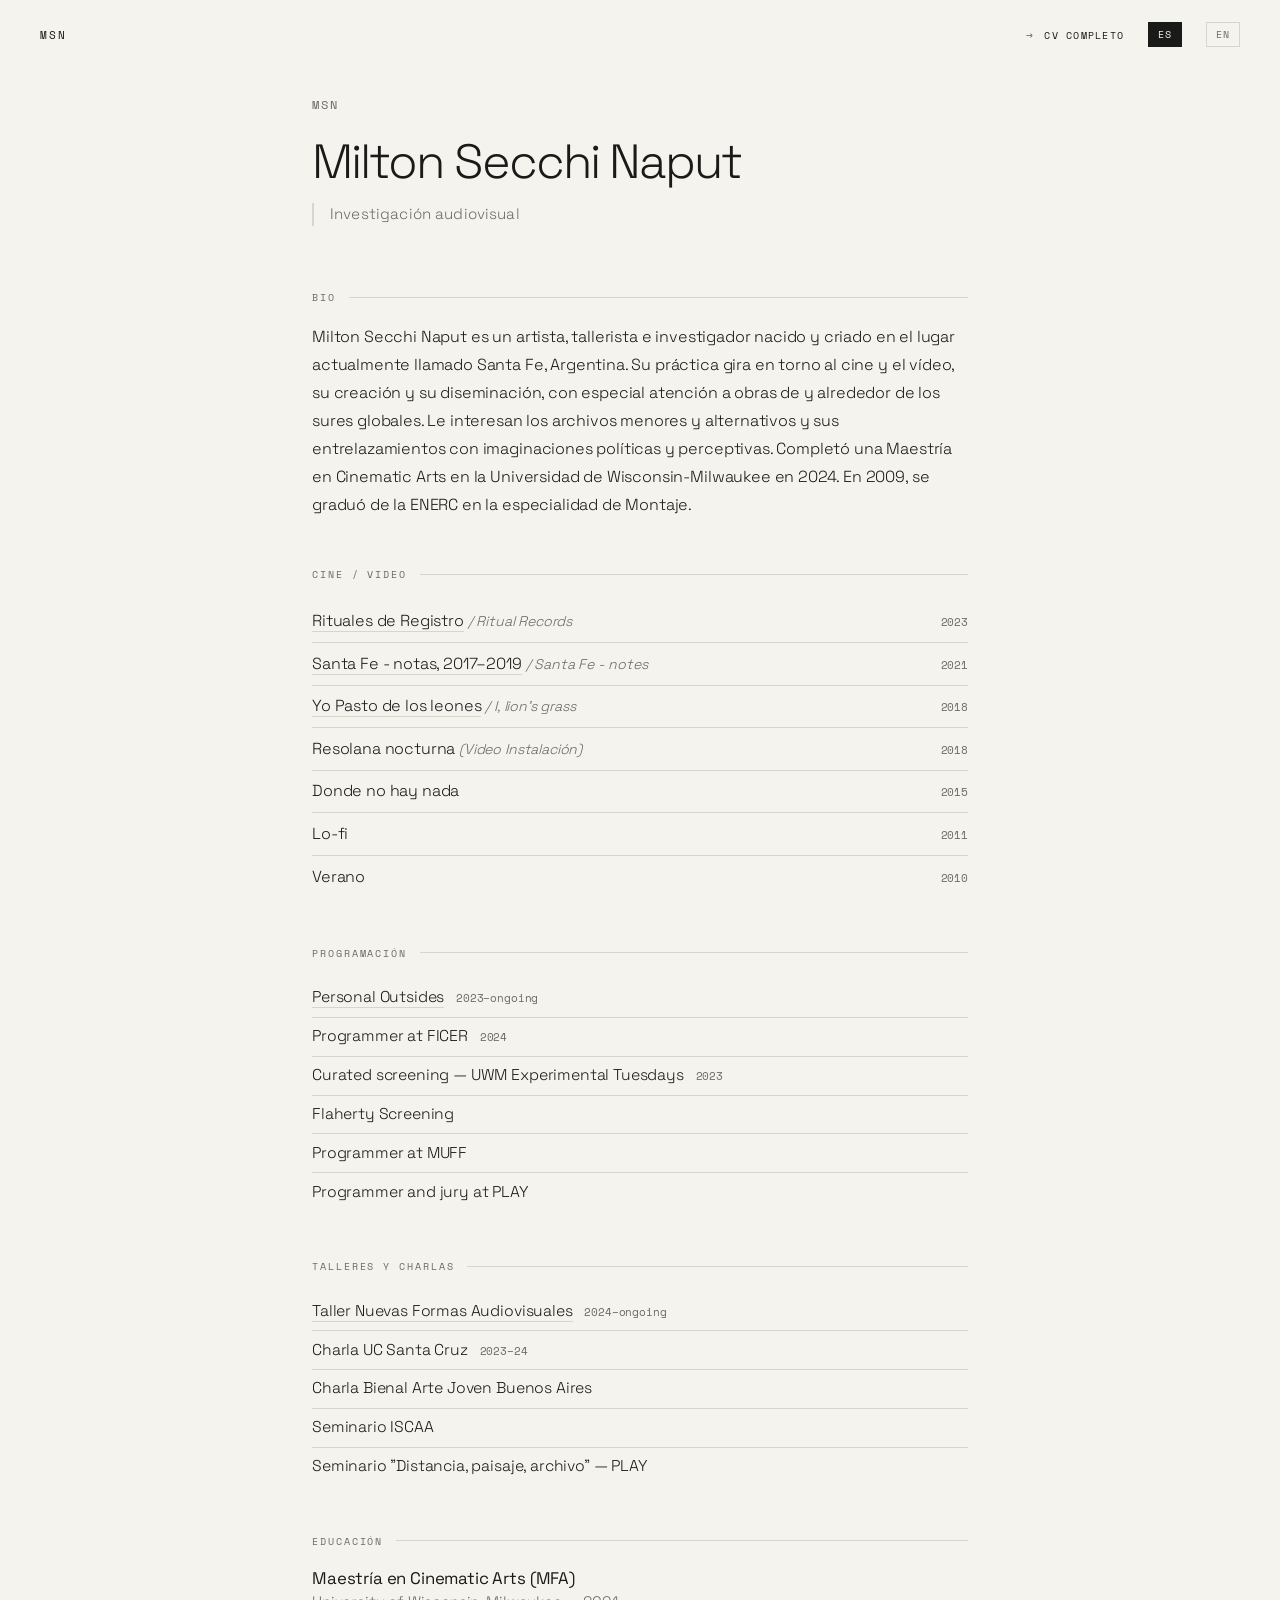
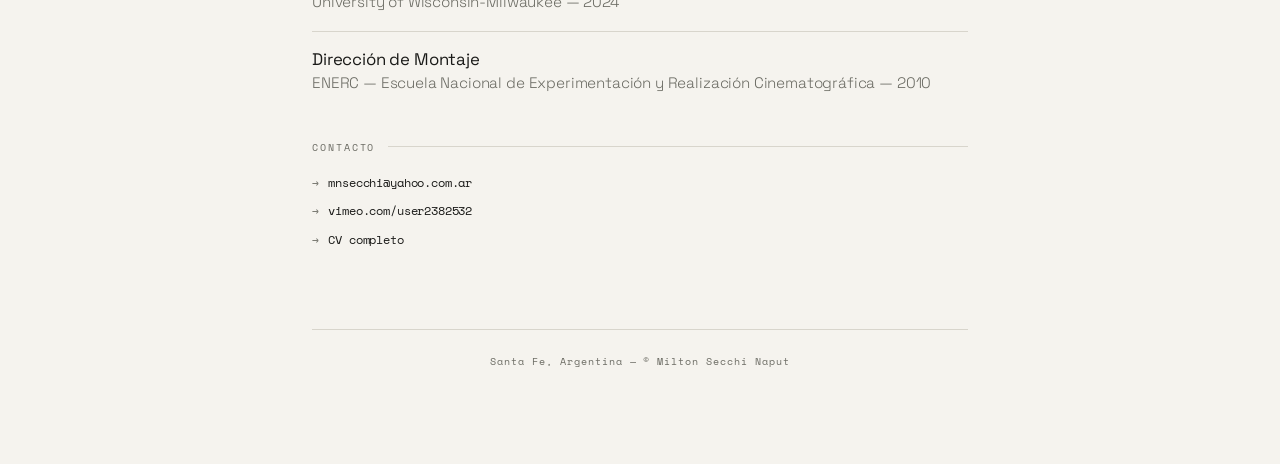
==== index.html @ 3f33aa9c "Add files via upload" ====
<!DOCTYPE html>
<html lang="es">
<head>
  <meta charset="UTF-8" />
  <meta name="viewport" content="width=device-width, initial-scale=1.0"/>
  <title>Milton Secchi Naput</title>
  <link rel="stylesheet" href="shared.css"/>
</head>
<body class="lang-es">

  <nav class="site-nav" id="nav">
    <span class="nav-home mono">MSN</span>
    <div class="nav-right">
      <a class="contact-link mono" href="cv.html" style="font-size:0.65rem;letter-spacing:0.12em;text-transform:uppercase;border-bottom:none;" data-lang="es">CV completo</a>
      <a class="contact-link mono" href="cv.html" style="font-size:0.65rem;letter-spacing:0.12em;text-transform:uppercase;border-bottom:none;" data-lang="en">Full CV</a>
      <button class="lang-btn active" onclick="setLang('es')">ES</button>
      <button class="lang-btn" onclick="setLang('en')">EN</button>
    </div>
  </nav>

  <div class="container">

    <!-- HEADER -->
    <header style="margin-bottom:4rem;" class="fade fade-1">
      <div class="mono" style="font-size:0.75rem;letter-spacing:0.18em;color:var(--muted);text-transform:uppercase;margin-bottom:1.5rem;">MSN</div>
      <h1 style="font-size:clamp(2rem,5vw,3rem);font-weight:300;line-height:1.05;letter-spacing:-0.04em;margin-bottom:1rem;">Milton Secchi Naput</h1>
      <p style="font-size:0.95rem;color:var(--muted);font-style:normal;border-left:2px solid var(--line);padding-left:1rem;line-height:1.5;letter-spacing:0.01em;" data-lang="es">Investigación audiovisual</p>
      <p style="font-size:0.95rem;color:var(--muted);font-style:normal;border-left:2px solid var(--line);padding-left:1rem;line-height:1.5;letter-spacing:0.01em;" data-lang="en">Audiovisual research</p>
    </header>

    <!-- BIO -->
    <section style="margin-bottom:3rem;" class="fade fade-2">
      <div class="section-label" data-lang="es">Bio</div>
      <div class="section-label" data-lang="en">Bio</div>
      <p style="font-size:1rem;line-height:1.75;" data-lang="es">Milton Secchi Naput es un artista, tallerista e investigador nacido y criado en el lugar actualmente llamado Santa Fe, Argentina. Su práctica gira en torno al cine y el vídeo, su creación y su diseminación, con especial atención a obras de y alrededor de los sures globales. Le interesan los archivos menores y alternativos y sus entrelazamientos con imaginaciones políticas y perceptivas. Completó una Maestría en Cinematic Arts en la Universidad de Wisconsin-Milwaukee en 2024. En 2009, se graduó de la ENERC en la especialidad de Montaje.</p>
      <p style="font-size:1rem;line-height:1.75;" data-lang="en">Milton Secchi Naput is an artist, workshop facilitator and researcher born and raised in what is now called Santa Fe, Argentina. His practice revolves around film and video, their creation and dissemination, with a particular focus on works from and about the global souths. He is interested in minor and alternative archives and their entanglements with political and perceptual imaginations. He completed a Master of Fine Arts in Cinematic Arts at the University of Wisconsin-Milwaukee in 2024. In 2009, he graduated from ENERC, specializing in Editing.</p>
    </section>

    <!-- CINE / VIDEO -->
    <section style="margin-bottom:3rem;" class="fade fade-3">
      <div class="section-label">Cine / Video</div>
      <ul class="work-list">
        <li>
          <span class="work-title"><a href="ritual-records.html">Rituales de Registro</a> <em>/ Ritual Records</em></span>
          <span class="work-year">2023</span>
        </li>
        <li>
          <span class="work-title"><a href="santa-fe-notas.html">Santa Fe - notas, 2017–2019</a> <em>/ Santa Fe - notes</em></span>
          <span class="work-year">2021</span>
        </li>
        <li>
          <span class="work-title"><a href="yo-pasto.html">Yo Pasto de los leones</a> <em>/ I, lion's grass</em></span>
          <span class="work-year">2018</span>
        </li>
        <li>
          <span class="work-title">Resolana nocturna <em>(Video Instalación)</em></span>
          <span class="work-year">2018</span>
        </li>
        <li>
          <span class="work-title">Donde no hay nada</span>
          <span class="work-year">2015</span>
        </li>
        <li>
          <span class="work-title">Lo-fi</span>
          <span class="work-year">2011</span>
        </li>
        <li>
          <span class="work-title">Verano</span>
          <span class="work-year">2010</span>
        </li>
      </ul>
    </section>

    <!-- PROGRAMACIÓN -->
    <section style="margin-bottom:3rem;" class="fade fade-4">
      <div class="section-label" data-lang="es">Programación</div>
      <div class="section-label" data-lang="en">Programming</div>
      <ul class="simple-list">
        <li><a href="personal-outsides.html">Personal Outsides</a> <span class="year">2023–ongoing</span></li>
        <li>Programmer at FICER <span class="year">2024</span></li>
        <li>Curated screening — UWM Experimental Tuesdays <span class="year">2023</span></li>
        <li>Flaherty Screening</li>
        <li>Programmer at MUFF</li>
        <li>Programmer and jury at PLAY</li>
      </ul>
    </section>

    <!-- TALLERES -->
    <section style="margin-bottom:3rem;" class="fade fade-5">
      <div class="section-label" data-lang="es">Talleres y Charlas</div>
      <div class="section-label" data-lang="en">Workshops &amp; Lectures</div>
      <ul class="simple-list">
        <li><a href="nuevas-formas.html" data-lang="es">Taller Nuevas Formas Audiovisuales</a><a href="nuevas-formas.html" data-lang="en">New Audiovisual Forms Workshop</a> <span class="year">2024–ongoing</span></li>
        <li>Charla UC Santa Cruz <span class="year">2023–24</span></li>
        <li>Charla Bienal Arte Joven Buenos Aires</li>
        <li>Seminario ISCAA</li>
        <li>Seminario "Distancia, paisaje, archivo" — PLAY</li>
      </ul>
    </section>

    <!-- EDUCACIÓN -->
    <section style="margin-bottom:3rem;" class="fade fade-6">
      <div class="section-label" data-lang="es">Educación</div>
      <div class="section-label" data-lang="en">Education</div>
      <div style="margin-bottom:1.2rem;">
        <div style="font-size:1.05rem;font-weight:400;" data-lang="es">Maestría en Cinematic Arts (MFA)</div>
        <div style="font-size:1.05rem;font-weight:400;" data-lang="en">Master of Fine Arts in Cinematic Arts</div>
        <div style="font-size:0.95rem;color:var(--muted);margin-top:0.2rem;">University of Wisconsin-Milwaukee — 2024</div>
      </div>
      <hr class="divider" style="margin:1rem 0;">
      <div>
        <div style="font-size:1.05rem;font-weight:400;" data-lang="es">Dirección de Montaje</div>
        <div style="font-size:1.05rem;font-weight:400;" data-lang="en">Editing Direction</div>
        <div style="font-size:0.95rem;color:var(--muted);margin-top:0.2rem;">ENERC — Escuela Nacional de Experimentación y Realización Cinematográfica — 2010</div>
      </div>
    </section>

    <!-- CONTACTO -->
    <section style="margin-bottom:3rem;" class="fade fade-7">
      <div class="section-label" data-lang="es">Contacto</div>
      <div class="section-label" data-lang="en">Contact</div>
      <div class="contact-links">
        <a class="contact-link" href="mailto:mnsecchi@yahoo.com.ar">mnsecchi@yahoo.com.ar</a>
        <a class="contact-link" href="https://vimeo.com/user2382532" target="_blank" rel="noopener">vimeo.com/user2382532</a>
        <a class="contact-link" href="cv.html" data-lang="es">CV completo</a>
        <a class="contact-link" href="cv.html" data-lang="en">Full CV</a>
      </div>
    </section>

    <footer>Santa Fe, Argentina — © Milton Secchi Naput</footer>

  </div>

  <script>
    function setLang(lang) {
      document.body.className = 'lang-' + lang;
      document.querySelectorAll('.lang-btn').forEach(btn => {
        btn.classList.toggle('active', btn.textContent.toLowerCase() === lang);
      });
    }
    window.addEventListener('scroll', () => {
      document.getElementById('nav').classList.toggle('scrolled', window.scrollY > 20);
    });
  </script>

</body>
</html>
---- shared.css ----
@import url('https://fonts.googleapis.com/css2?family=Space+Grotesk:wght@300;400;500&family=Space+Mono:wght@400&display=swap');

*, *::before, *::after { box-sizing: border-box; margin: 0; padding: 0; }

:root {
  --ink: #1a1a18;
  --muted: #6b6b63;
  --line: #d8d5cc;
  --bg: #f5f3ee;
}

html { font-size: 16px; scroll-behavior: smooth; letter-spacing: -0.01em; }

body {
  background: var(--bg);
  color: var(--ink);
  font-family: 'Space Grotesk', sans-serif;
  font-weight: 300;
  min-height: 100vh;
}

a { color: inherit; text-decoration: none; }

.mono { font-family: 'Space Mono', monospace; }

/* NAV */
.site-nav {
  position: fixed;
  top: 0; left: 0; right: 0;
  z-index: 100;
  display: flex;
  justify-content: space-between;
  align-items: center;
  padding: 1.4rem 2.5rem;
  background: var(--bg);
  border-bottom: 1px solid transparent;
  transition: border-color 0.3s;
}
.site-nav.scrolled { border-bottom-color: var(--line); }
.nav-home {
  font-family: 'Space Mono', monospace;
  font-size: 0.7rem;
  letter-spacing: 0.18em;
  text-transform: uppercase;
  color: var(--ink);
  transition: color 0.2s;
}
.nav-home:hover { color: var(--muted); }
.nav-right {
  display: flex;
  gap: 1.5rem;
  align-items: center;
}
.lang-btn {
  font-family: 'Space Mono', monospace;
  font-size: 0.62rem;
  letter-spacing: 0.12em;
  text-transform: uppercase;
  background: none;
  border: 1px solid var(--line);
  color: var(--muted);
  padding: 0.25rem 0.55rem;
  cursor: pointer;
  transition: all 0.2s;
}
.lang-btn.active, .lang-btn:hover {
  background: var(--ink);
  color: var(--bg);
  border-color: var(--ink);
}

/* LAYOUT */
.container {
  max-width: 720px;
  margin: 0 auto;
  padding: 6rem 2rem 6rem;
}

/* SECTION LABEL */
.section-label {
  font-family: 'Space Mono', monospace;
  font-size: 0.6rem;
  letter-spacing: 0.2em;
  text-transform: uppercase;
  color: var(--muted);
  margin-bottom: 1.2rem;
  display: flex;
  align-items: center;
  gap: 0.8rem;
}
.section-label::after {
  content: '';
  flex: 1;
  height: 1px;
  background: var(--line);
}

hr.divider {
  border: none;
  border-top: 1px solid var(--line);
  margin: 2.5rem 0;
}

/* WORK LIST */
.work-list { list-style: none; }
.work-list li {
  display: grid;
  grid-template-columns: 1fr auto;
  align-items: baseline;
  gap: 1rem;
  padding: 0.6rem 0;
  border-bottom: 1px solid var(--line);
  font-size: 1rem;
  line-height: 1.4;
}
.work-list li:last-child { border-bottom: none; }
.work-title em { font-style: italic; color: var(--muted); font-size: 0.88em; }
.work-year {
  font-family: 'Space Mono', monospace;
  font-size: 0.68rem;
  color: var(--muted);
  white-space: nowrap;
}
.work-title a, .simple-list a {
  border-bottom: 1px solid var(--line);
  transition: border-color 0.2s, color 0.2s;
}
.work-title a:hover, .simple-list a:hover {
  color: var(--muted);
  border-bottom-color: var(--muted);
}

/* SIMPLE LIST */
.simple-list { list-style: none; }
.simple-list li {
  padding: 0.45rem 0;
  font-size: 0.98rem;
  border-bottom: 1px solid var(--line);
  line-height: 1.5;
}
.simple-list li:last-child { border-bottom: none; }
.simple-list .year {
  font-family: 'Space Mono', monospace;
  font-size: 0.68rem;
  color: var(--muted);
  margin-left: 0.5rem;
}

/* CONTACT */
.contact-links { display: flex; flex-direction: column; gap: 0.6rem; }
.contact-link {
  font-family: 'Space Mono', monospace;
  font-size: 0.78rem;
  display: flex;
  align-items: center;
  gap: 0.6rem;
  transition: color 0.2s;
}
.contact-link:hover { color: var(--muted); }
.contact-link::before { content: '→'; color: var(--muted); font-size: 0.7rem; }

/* FOOTER */
footer {
  margin-top: 5rem;
  padding-top: 1.5rem;
  border-top: 1px solid var(--line);
  font-family: 'Space Mono', monospace;
  font-size: 0.6rem;
  letter-spacing: 0.1em;
  color: var(--muted);
  text-align: center;
}

/* LANG */
[data-lang="en"] { display: none; }
body.lang-en [data-lang="es"] { display: none; }
body.lang-en [data-lang="en"] { display: block; }
body.lang-en .contact-links { display: flex; }

/* ANIMATION */
@keyframes fadeUp {
  from { opacity: 0; transform: translateY(16px); }
  to   { opacity: 1; transform: translateY(0); }
}
.fade { opacity: 0; animation: fadeUp 0.7s ease forwards; }
.fade-1 { animation-delay: 0.05s; }
.fade-2 { animation-delay: 0.15s; }
.fade-3 { animation-delay: 0.25s; }
.fade-4 { animation-delay: 0.35s; }
.fade-5 { animation-delay: 0.45s; }
.fade-6 { animation-delay: 0.55s; }
.fade-7 { animation-delay: 0.65s; }

@media (max-width: 600px) {
  .container { padding: 5rem 1.3rem 5rem; }
  .site-nav { padding: 1rem 1.3rem; }
  .work-list li { grid-template-columns: 1fr; gap: 0.1rem; }
}
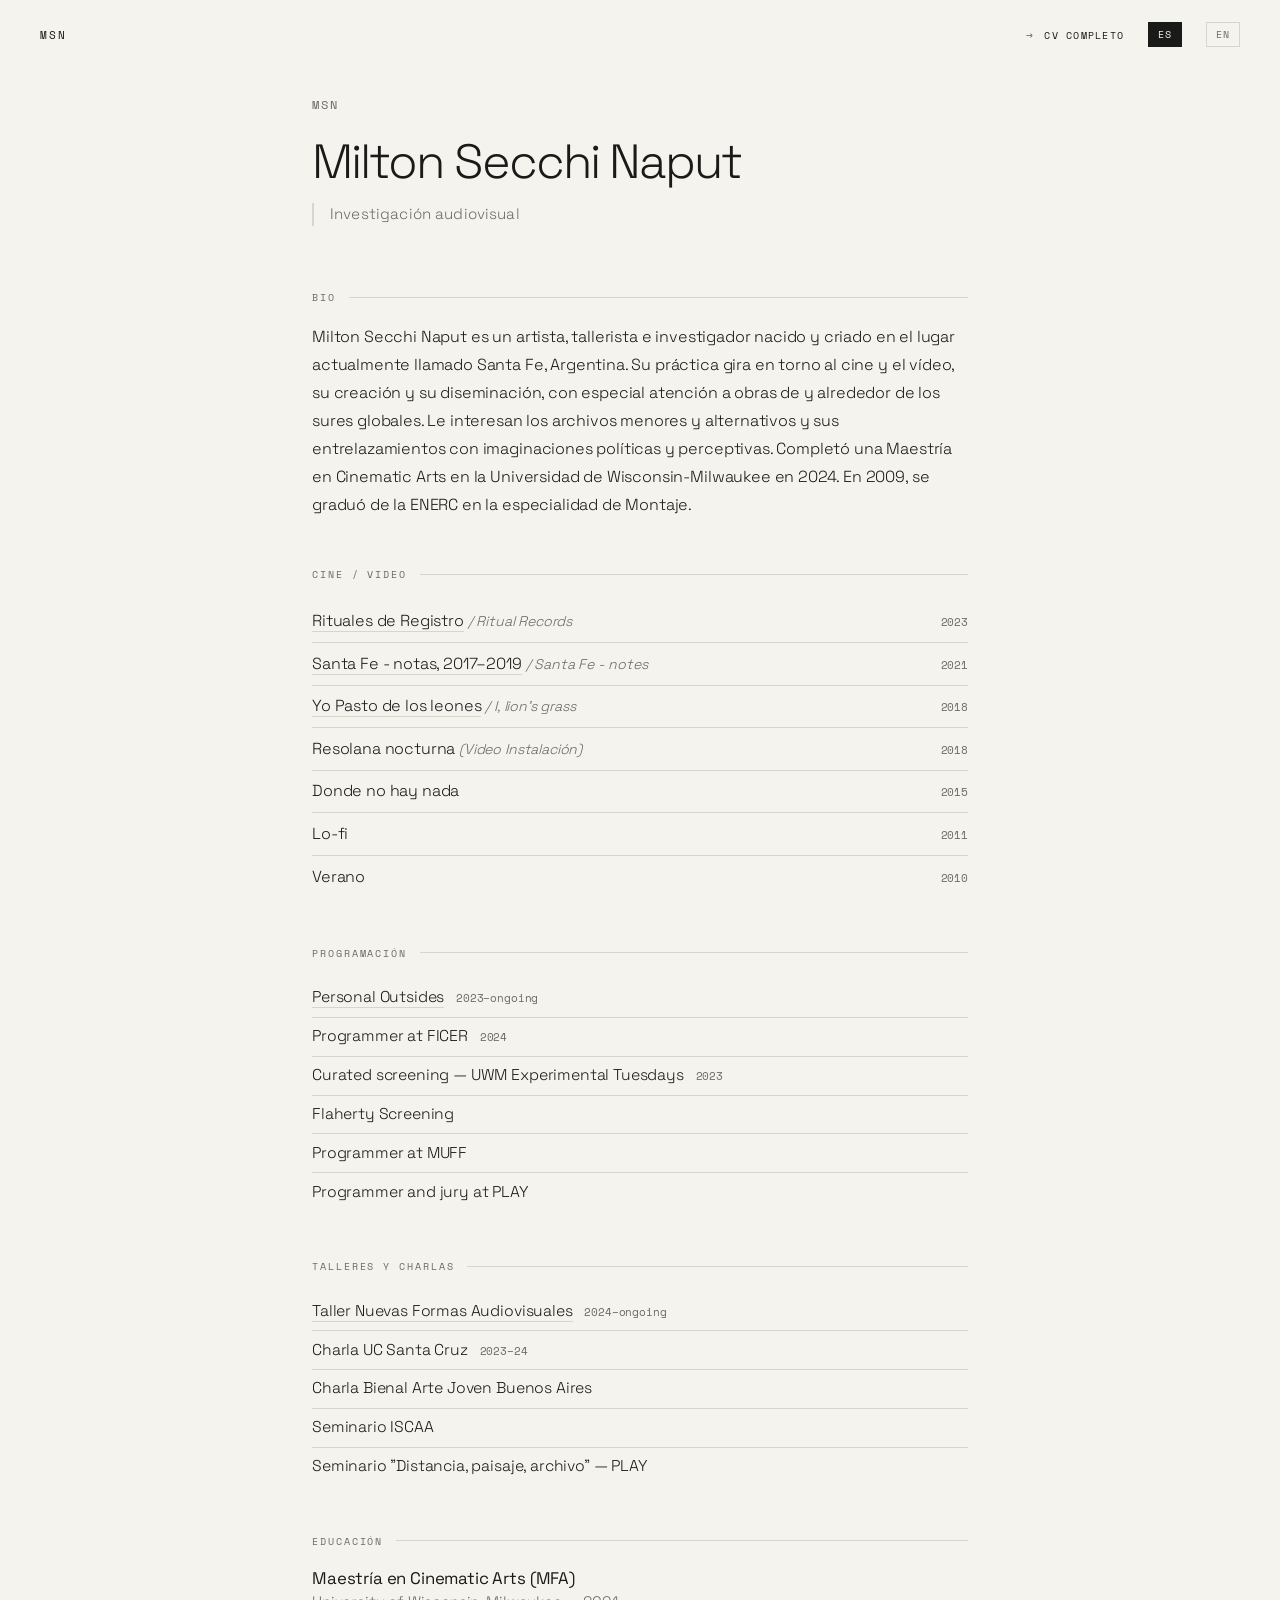
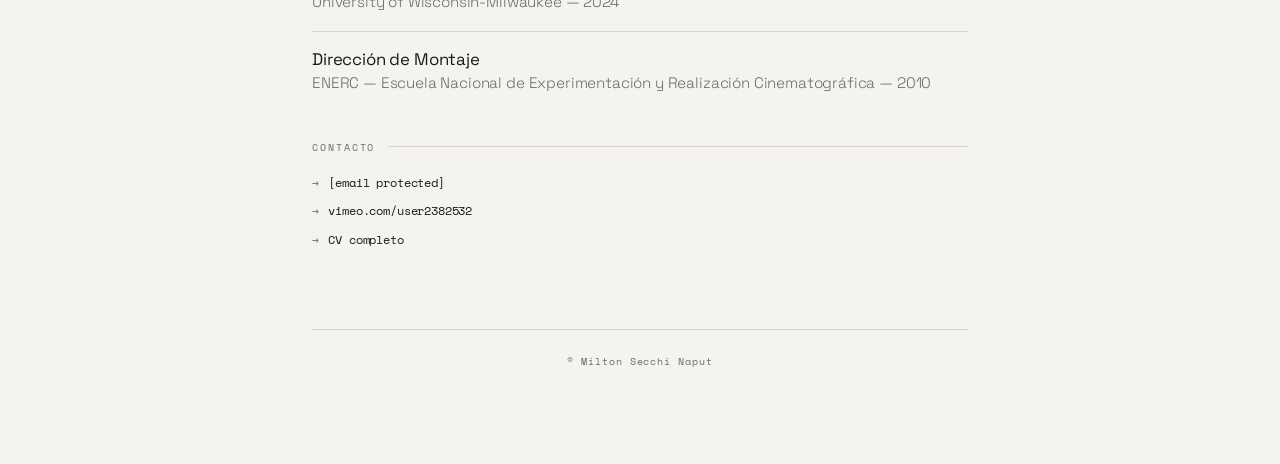
==== commit 4a509fe7: "Add files via upload" ====
--- a/index.html
+++ b/index.html
@@ -120,28 +120,19 @@
       <div class="section-label" data-lang="es">Contacto</div>
       <div class="section-label" data-lang="en">Contact</div>
       <div class="contact-links">
-        <a class="contact-link" href="mailto:mnsecchi@yahoo.com.ar">mnsecchi@yahoo.com.ar</a>
+        <a class="contact-link" href="/cdn-cgi/l/email-protection#f29f9c819791919a9bb28b939a9d9ddc919d9fdc9380"><span class="__cf_email__" data-cfemail="a7cac9d4c2c4c4cfcee7dec6cfc8c889c4c8ca89c6d5">[email&#160;protected]</span></a>
         <a class="contact-link" href="https://vimeo.com/user2382532" target="_blank" rel="noopener">vimeo.com/user2382532</a>
         <a class="contact-link" href="cv.html" data-lang="es">CV completo</a>
         <a class="contact-link" href="cv.html" data-lang="en">Full CV</a>
       </div>
     </section>
 
-    <footer>Santa Fe, Argentina — © Milton Secchi Naput</footer>
+    <footer>© Milton Secchi Naput</footer>
 
   </div>
 
-  <script>
+  <script data-cfasync="false" src="/cdn-cgi/scripts/5c5dd728/cloudflare-static/email-decode.min.js"></script><script>
     function setLang(lang) {
       document.body.className = 'lang-' + lang;
       document.querySelectorAll('.lang-btn').forEach(btn => {
-        btn.classList.toggle('active', btn.textContent.toLowerCase() === lang);
-      });
-    }
-    window.addEventListener('scroll', () => {
-      document.getElementById('nav').classList.toggle('scrolled', window.scrollY > 20);
-    });
-  </script>
-
-</body>
-</html>
+        btn.classLis
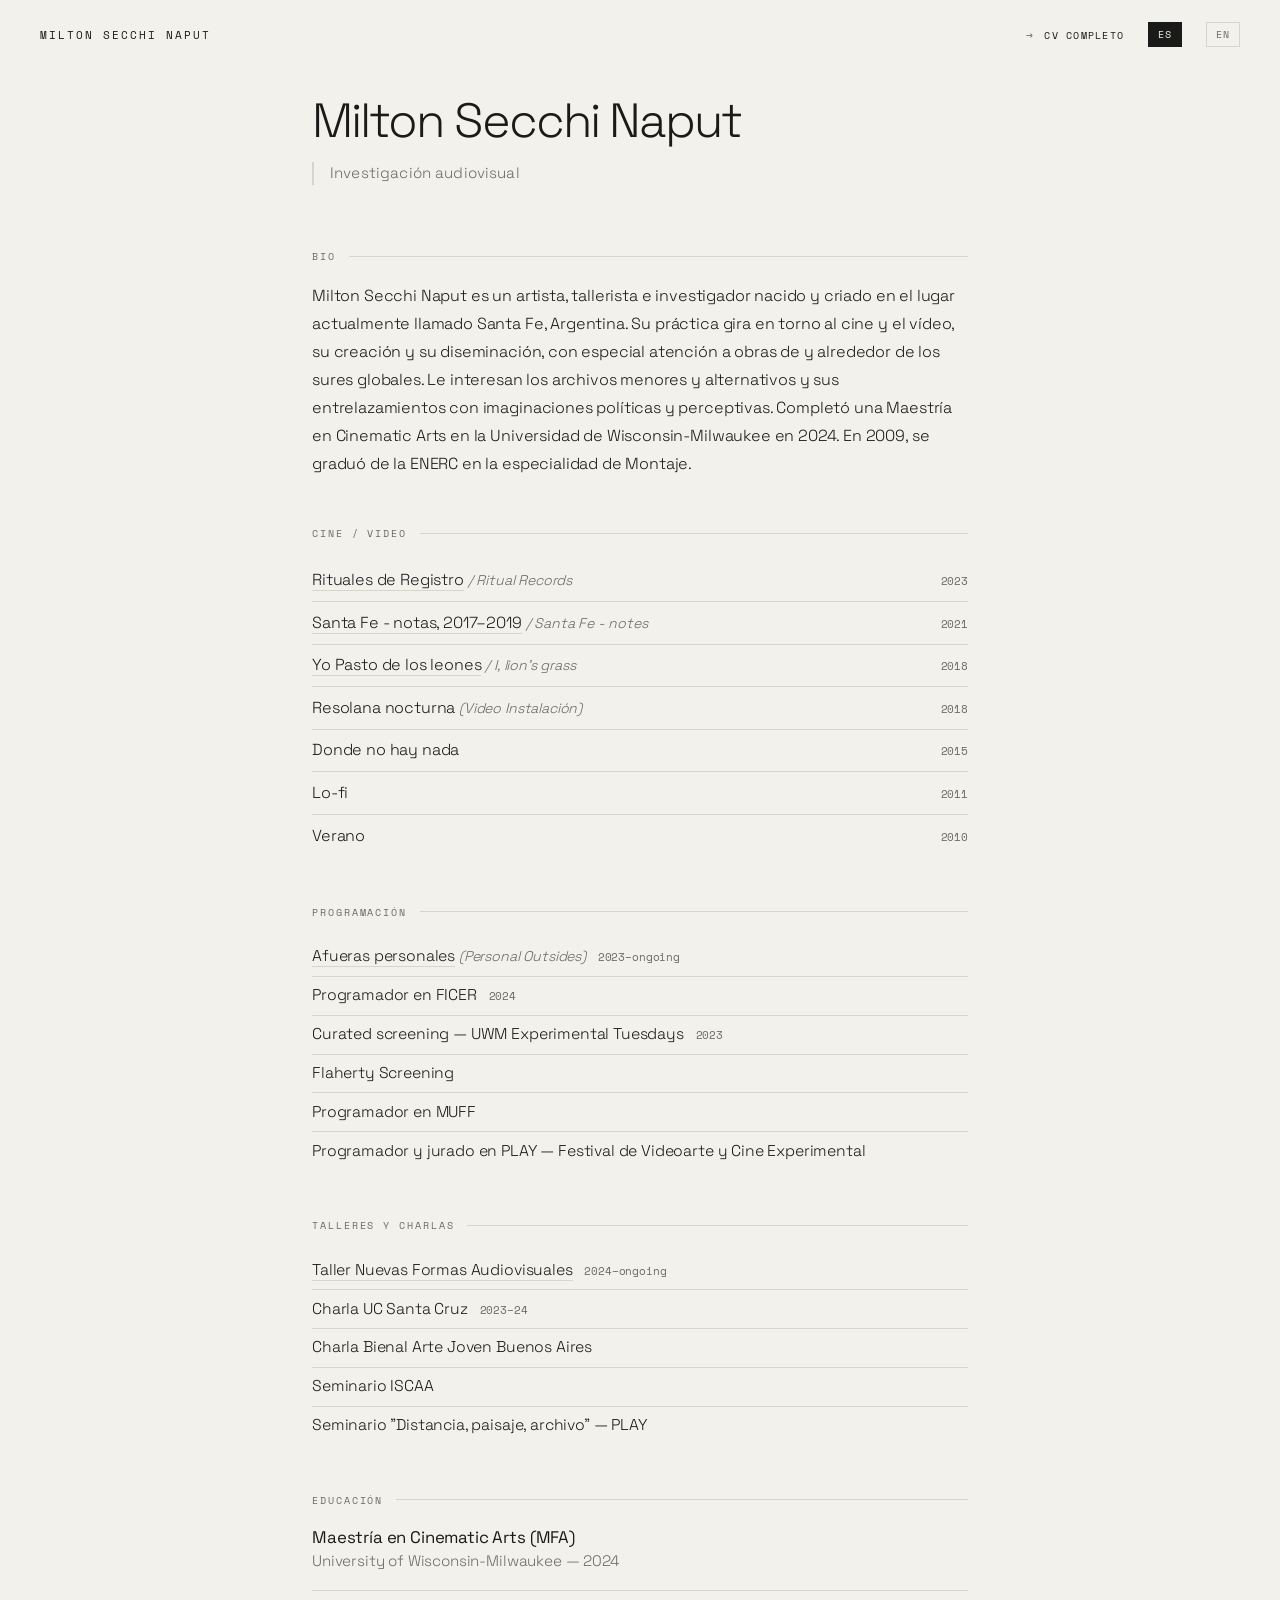
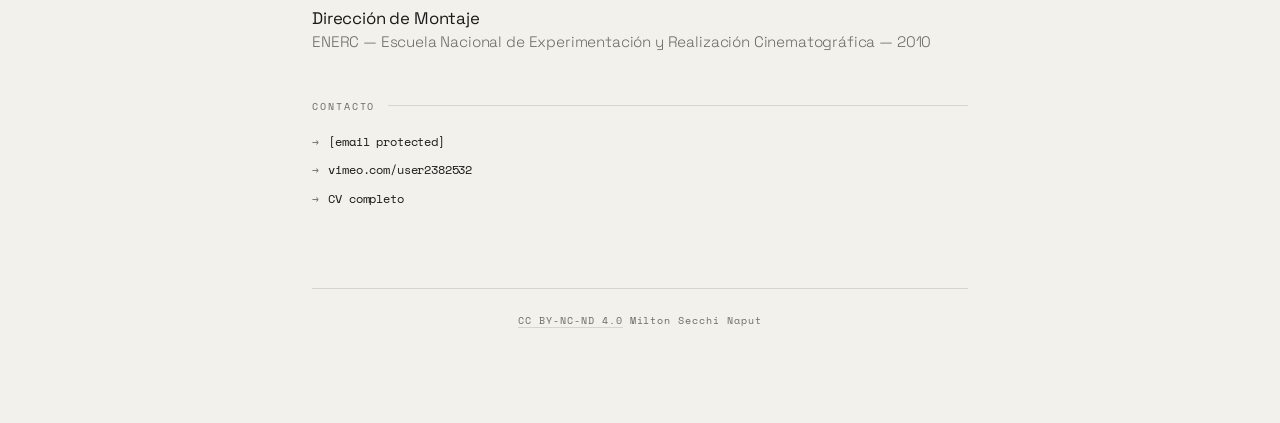
==== commit 53f19007: "Add files via upload" ====
--- a/index.html
+++ b/index.html
@@ -9,7 +9,7 @@
 <body class="lang-es">
 
   <nav class="site-nav" id="nav">
-    <span class="nav-home mono">MSN</span>
+    <span class="nav-home mono">Milton Secchi Naput</span>
     <div class="nav-right">
       <a class="contact-link mono" href="cv.html" style="font-size:0.65rem;letter-spacing:0.12em;text-transform:uppercase;border-bottom:none;" data-lang="es">CV completo</a>
       <a class="contact-link mono" href="cv.html" style="font-size:0.65rem;letter-spacing:0.12em;text-transform:uppercase;border-bottom:none;" data-lang="en">Full CV</a>
@@ -22,7 +22,6 @@
 
     <!-- HEADER -->
     <header style="margin-bottom:4rem;" class="fade fade-1">
-      <div class="mono" style="font-size:0.75rem;letter-spacing:0.18em;color:var(--muted);text-transform:uppercase;margin-bottom:1.5rem;">MSN</div>
       <h1 style="font-size:clamp(2rem,5vw,3rem);font-weight:300;line-height:1.05;letter-spacing:-0.04em;margin-bottom:1rem;">Milton Secchi Naput</h1>
       <p style="font-size:0.95rem;color:var(--muted);font-style:normal;border-left:2px solid var(--line);padding-left:1rem;line-height:1.5;letter-spacing:0.01em;" data-lang="es">Investigación audiovisual</p>
       <p style="font-size:0.95rem;color:var(--muted);font-style:normal;border-left:2px solid var(--line);padding-left:1rem;line-height:1.5;letter-spacing:0.01em;" data-lang="en">Audiovisual research</p>
@@ -76,12 +75,12 @@
       <div class="section-label" data-lang="es">Programación</div>
       <div class="section-label" data-lang="en">Programming</div>
       <ul class="simple-list">
-        <li><a href="personal-outsides.html">Personal Outsides</a> <span class="year">2023–ongoing</span></li>
-        <li>Programmer at FICER <span class="year">2024</span></li>
+        <li><span data-lang="es"><a href="personal-outsides.html">Afueras personales</a> <em style="color:var(--muted);font-size:0.9em;">(Personal Outsides)</em></span><span data-lang="en"><a href="personal-outsides.html">Personal Outsides</a></span> <span class="year">2023–ongoing</span></li>
+        <li><span data-lang="es">Programador en FICER</span><span data-lang="en">Programmer at FICER</span> <span class="year">2024</span></li>
         <li>Curated screening — UWM Experimental Tuesdays <span class="year">2023</span></li>
         <li>Flaherty Screening</li>
-        <li>Programmer at MUFF</li>
-        <li>Programmer and jury at PLAY</li>
+        <li><span data-lang="es">Programador en MUFF</span><span data-lang="en">Programmer at MUFF</span></li>
+        <li><span data-lang="es">Programador y jurado en PLAY — Festival de Videoarte y Cine Experimental</span><span data-lang="en">Programmer and jury at PLAY — Experimental Film and Video Festival</span></li>
       </ul>
     </section>
 
@@ -127,7 +126,7 @@
       </div>
     </section>
 
-    <footer>© Milton Secchi Naput</footer>
+    <footer><a href="https://creativecommons.org/licenses/by-nc-nd/4.0/" target="_blank" rel="noopener" style="color:inherit;border-bottom:1px solid var(--line);">CC BY-NC-ND 4.0</a> Milton Secchi Naput</footer>
 
   </div>
 
--- a/shared.css
+++ b/shared.css
@@ -6,7 +6,7 @@
   --ink: #1a1a18;
   --muted: #6b6b63;
   --line: #d8d5cc;
-  --bg: #f5f3ee;
+  --bg: #f3f1ec;
 }
 
 html { font-size: 16px; scroll-behavior: smooth; letter-spacing: -0.01em; }
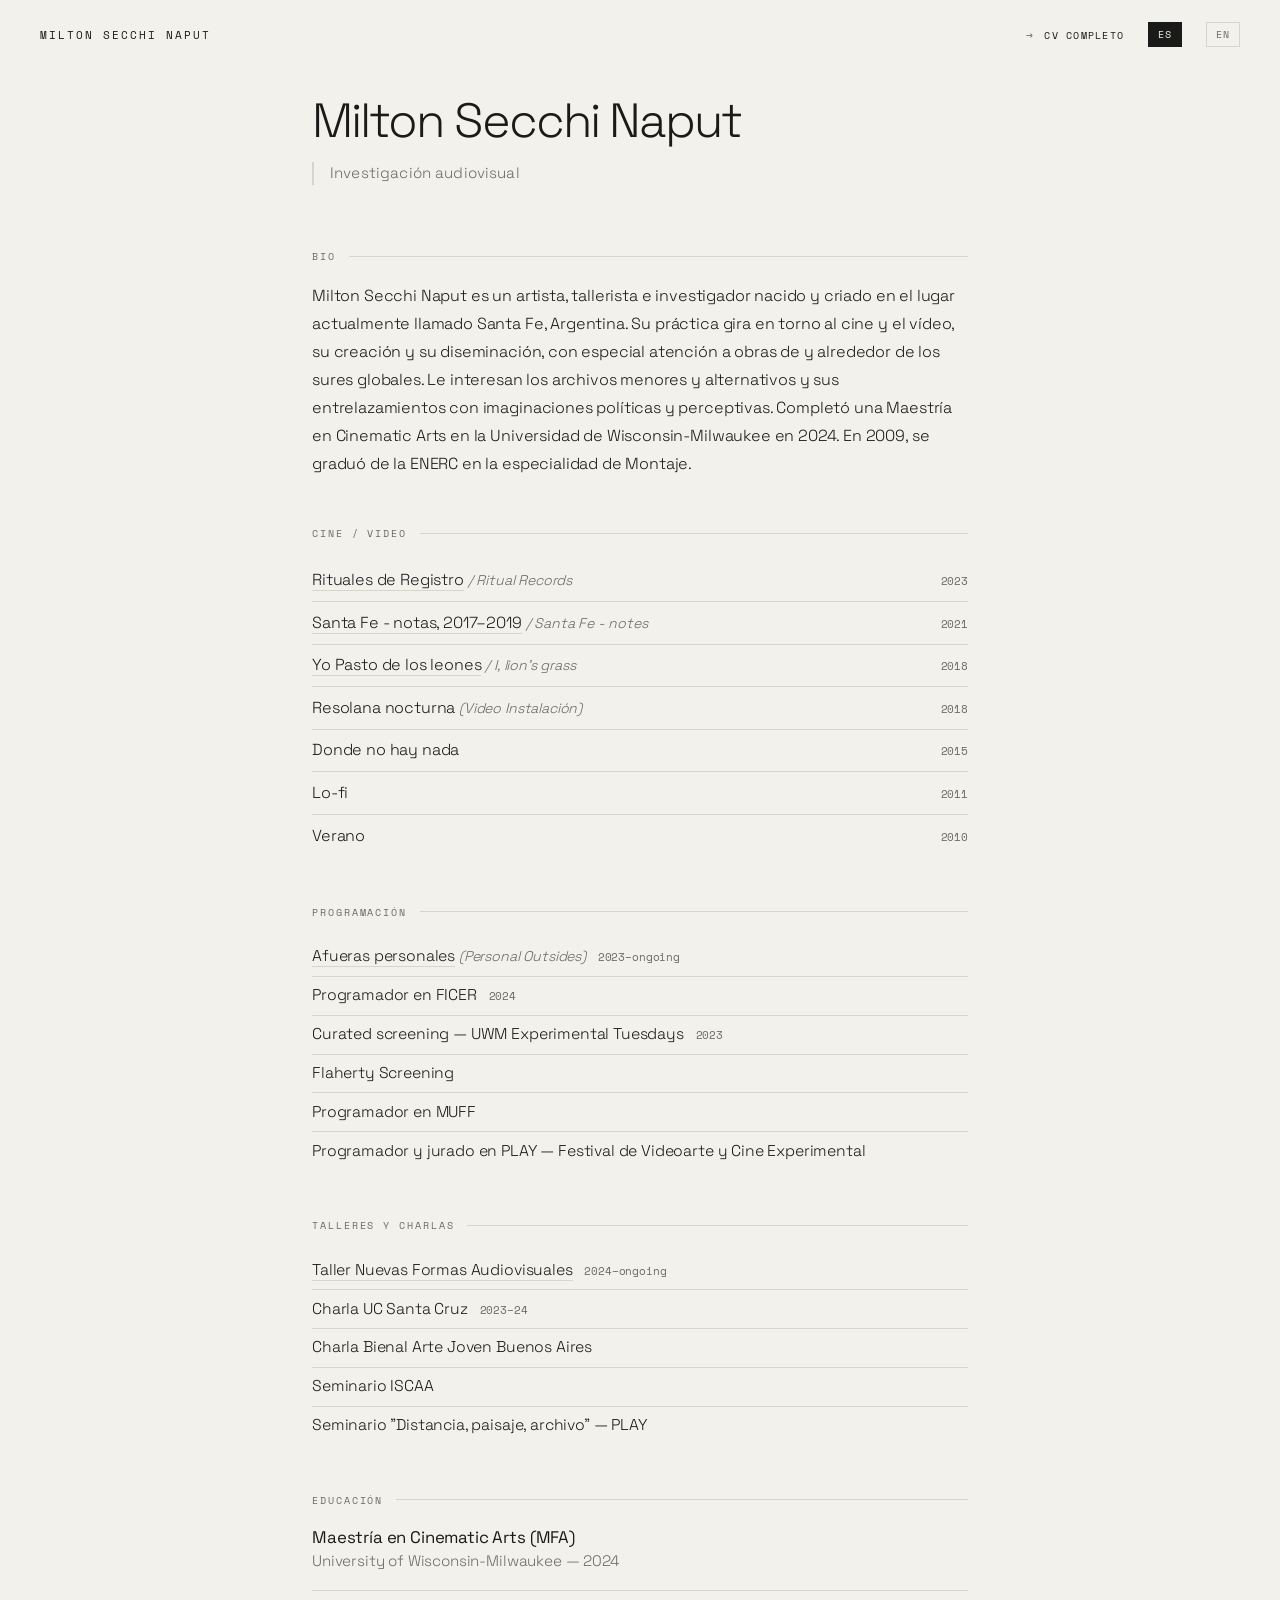
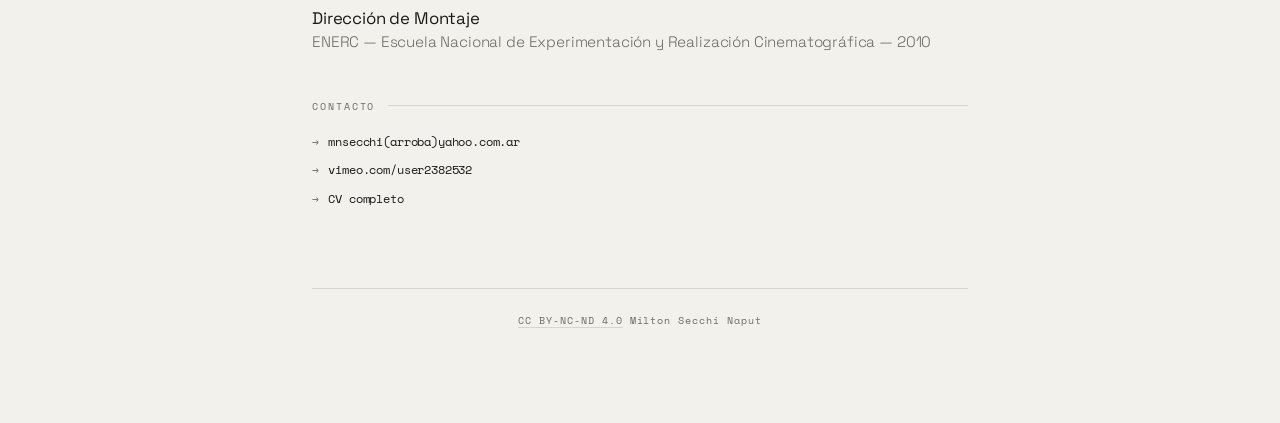
==== commit 054ee51b: "Add files via upload" ====
--- a/index.html
+++ b/index.html
@@ -119,7 +119,7 @@
       <div class="section-label" data-lang="es">Contacto</div>
       <div class="section-label" data-lang="en">Contact</div>
       <div class="contact-links">
-        <a class="contact-link" href="/cdn-cgi/l/email-protection#f29f9c819791919a9bb28b939a9d9ddc919d9fdc9380"><span class="__cf_email__" data-cfemail="a7cac9d4c2c4c4cfcee7dec6cfc8c889c4c8ca89c6d5">[email&#160;protected]</span></a>
+        <span class="contact-link" style="cursor:default;"><span data-lang="es">mnsecchi(arroba)yahoo.com.ar</span><span data-lang="en">mnsecchi(at)yahoo.com.ar</span></span>
         <a class="contact-link" href="https://vimeo.com/user2382532" target="_blank" rel="noopener">vimeo.com/user2382532</a>
         <a class="contact-link" href="cv.html" data-lang="es">CV completo</a>
         <a class="contact-link" href="cv.html" data-lang="en">Full CV</a>
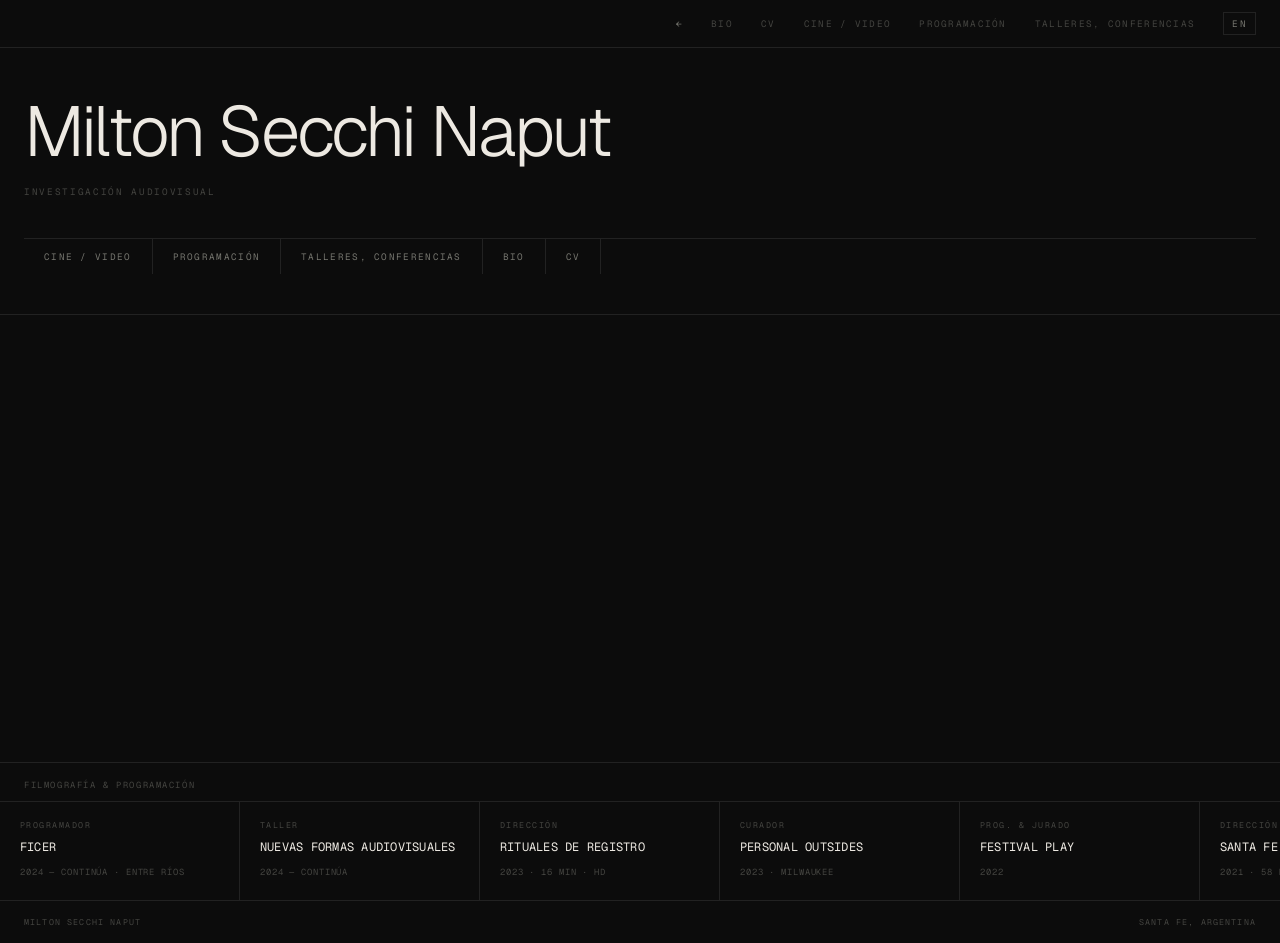
==== commit 586744ee: "Add files via upload" ====
--- a/index.html
+++ b/index.html
@@ -1,137 +1,1102 @@
 <!DOCTYPE html>
 <html lang="es">
 <head>
-  <meta charset="UTF-8" />
-  <meta name="viewport" content="width=device-width, initial-scale=1.0"/>
-  <title>Milton Secchi Naput</title>
-  <link rel="stylesheet" href="shared.css"/>
+<meta charset="UTF-8">
+<meta name="viewport" content="width=device-width, initial-scale=1.0">
+<title>Milton Secchi Naput</title>
+<style>
+  @import url('https://fonts.googleapis.com/css2?family=Geist:wght@300;400&family=Geist+Mono:wght@300;400&display=swap');
+
+  :root {
+    --bg: #0c0c0c;
+    --surface: #111111;
+    --border: #222222;
+    --ink: #ede9e2;
+    --ink-dim: #444440;
+    --ink-mid: #777770;
+    --mono: 'Geist Mono', monospace;
+    --serif: 'Geist', sans-serif;
+  }
+
+  *, *::before, *::after { box-sizing: border-box; margin: 0; padding: 0; }
+  html { font-size: 16px; scroll-behavior: smooth; }
+
+  body {
+    background: var(--bg);
+    color: var(--ink);
+    font-family: var(--mono);
+    min-height: 100vh;
+    overflow-x: hidden;
+  }
+
+  /* ── NAV (sin site-name a la izquierda) ─────────── */
+  nav#main-nav {
+    position: fixed;
+    top: 0; left: 0; right: 0;
+    z-index: 200;
+    background: var(--bg);
+    border-bottom: 1px solid var(--border);
+    height: 3rem;
+    display: flex;
+    align-items: center;
+    justify-content: flex-end;
+    padding: 0 1.5rem;
+    gap: 1.75rem;
+  }
+
+  nav#main-nav a {
+    font-family: var(--mono);
+    font-size: 0.58rem;
+    letter-spacing: 0.14em;
+    text-transform: uppercase;
+    text-decoration: none;
+    color: var(--ink-dim);
+    transition: color 0.15s;
+  }
+  nav#main-nav a:hover, nav#main-nav a.active { color: var(--ink); }
+
+  .lang-btn {
+    font-family: var(--mono);
+    font-size: 0.58rem;
+    letter-spacing: 0.14em;
+    text-transform: uppercase;
+    background: none;
+    border: 1px solid var(--border);
+    color: var(--ink-mid);
+    padding: 0.28rem 0.5rem;
+    cursor: pointer;
+    transition: all 0.15s;
+  }
+  .lang-btn:hover { border-color: var(--ink-mid); color: var(--ink); }
+
+  .hamburger {
+    display: none;
+    flex-direction: column;
+    gap: 5px;
+    cursor: pointer;
+    background: none;
+    border: none;
+    padding: 4px;
+    position: fixed;
+    top: 0.75rem;
+    right: 1.5rem;
+    z-index: 201;
+  }
+  .hamburger span { display: block; width: 20px; height: 1px; background: var(--ink); }
+
+  .mobile-menu {
+    display: none;
+    position: fixed;
+    top: 3rem; left: 0; right: 0;
+    background: var(--bg);
+    border-bottom: 1px solid var(--border);
+    padding: 1.5rem;
+    z-index: 199;
+    flex-direction: column;
+    gap: 1.25rem;
+  }
+  .mobile-menu.open { display: flex; }
+  .mobile-menu a {
+    font-family: var(--mono);
+    font-size: 0.62rem;
+    letter-spacing: 0.14em;
+    text-transform: uppercase;
+    text-decoration: none;
+    color: var(--ink-mid);
+  }
+
+  /* ── PAGES ───────────────────────────────────── */
+  main { padding-top: 3rem; }
+
+  .page {
+    display: none;
+    min-height: calc(100vh - 3rem);
+    opacity: 0;
+    transform: translateY(6px);
+    transition: opacity 0.3s ease, transform 0.3s ease;
+  }
+  .page.active { opacity: 1; transform: translateY(0); }
+  #home.active { display: flex; flex-direction: column; min-height: calc(100vh - 3rem); }
+  .page.active:not(#home) { display: block; }
+
+  /* ── HOME ────────────────────────────────────── */
+  .home-hero {
+    padding: 3rem 1.5rem 2.5rem;
+    border-bottom: 1px solid var(--border);
+  }
+
+  /* Titulo en serif, normal case */
+  .home-hero h1 {
+    font-family: var(--serif);
+    font-size: clamp(2.2rem, 5.5vw, 5rem);
+    font-weight: 300;
+    letter-spacing: -0.04em;
+    line-height: 1.0;
+    color: var(--ink);
+  }
+
+  .home-sub {
+    margin-top: 1.25rem;
+    font-size: 0.58rem;
+    letter-spacing: 0.18em;
+    text-transform: uppercase;
+    color: var(--ink-dim);
+  }
+
+  .home-links {
+    display: flex;
+    border-top: 1px solid var(--border);
+    margin-top: 2.5rem;
+  }
+  .home-links a {
+    font-family: var(--mono);
+    font-size: 0.58rem;
+    letter-spacing: 0.14em;
+    text-transform: uppercase;
+    text-decoration: none;
+    color: var(--ink-mid);
+    padding: 0.7rem 1.25rem;
+    border-right: 1px solid var(--border);
+    transition: color 0.15s, background 0.15s;
+  }
+  .home-links a:hover { color: var(--ink); background: var(--surface); }
+
+  /* ── CAROUSEL ────────────────────────────────── */
+  .carousel-wrap {
+    flex: 1;
+    display: flex;
+    flex-direction: column;
+    justify-content: flex-end;
+  }
+
+  .carousel-label {
+    padding: 1rem 1.5rem 0.6rem;
+    border-top: 1px solid var(--border);
+    font-size: 0.55rem;
+    letter-spacing: 0.18em;
+    text-transform: uppercase;
+    color: var(--ink-dim);
+  }
+
+  .carousel-track-outer {
+    overflow: hidden;
+    border-top: 1px solid var(--border);
+  }
+
+  .carousel-track {
+    display: flex;
+    width: max-content;
+    will-change: transform;
+  }
+
+  .c-card {
+    width: 240px;
+    flex-shrink: 0;
+    border-right: 1px solid var(--border);
+    padding: 1.1rem 1.25rem 1.35rem;
+    transition: background 0.2s;
+  }
+  .c-card:hover { background: var(--surface); }
+
+  .c-card-label {
+    font-size: 0.52rem;
+    letter-spacing: 0.18em;
+    text-transform: uppercase;
+    color: var(--ink-dim);
+    display: block;
+    margin-bottom: 0.6rem;
+  }
+
+  .c-card-title {
+    font-family: var(--mono);
+    font-size: 0.75rem;
+    font-weight: 400;
+    letter-spacing: 0.02em;
+    text-transform: uppercase;
+    line-height: 1.4;
+    color: var(--ink);
+  }
+
+  .c-card-meta {
+    font-size: 0.55rem;
+    letter-spacing: 0.1em;
+    text-transform: uppercase;
+    color: var(--ink-dim);
+    margin-top: 0.65rem;
+  }
+
+  /* ── SECTION WRAP ────────────────────────────── */
+  .section-wrap {
+    max-width: 860px;
+    margin: 0 auto;
+    padding: 2.5rem 1.5rem 5rem;
+  }
+
+  .section-head {
+    display: flex;
+    align-items: baseline;
+    justify-content: space-between;
+    border-bottom: 1px solid var(--border);
+    padding-bottom: 0.55rem;
+    margin-bottom: 2.5rem;
+  }
+
+  .section-tag {
+    font-size: 0.55rem;
+    letter-spacing: 0.18em;
+    text-transform: uppercase;
+    color: var(--ink-dim);
+  }
+
+  /* ── BIO ─────────────────────────────────────── */
+  .bio-grid {
+    display: grid;
+    grid-template-columns: 1fr 210px;
+    gap: 3.5rem;
+    align-items: start;
+  }
+
+  .bio-text p {
+    font-family: var(--serif);
+    font-size: 1.1rem;
+    font-weight: 300;
+    line-height: 1.75;
+    color: var(--ink);
+    margin-bottom: 1.1rem;
+  }
+
+  .bio-sidebar {
+    border-left: 1px solid var(--border);
+    padding-left: 1.75rem;
+  }
+
+  .sb-block { margin-bottom: 2rem; }
+
+  .sb-label {
+    font-size: 0.52rem;
+    letter-spacing: 0.18em;
+    text-transform: uppercase;
+    color: var(--ink-dim);
+    display: block;
+    margin-bottom: 0.55rem;
+  }
+
+  .sb-block p, .sb-block li {
+    font-size: 0.68rem;
+    letter-spacing: 0.04em;
+    color: var(--ink-mid);
+    list-style: none;
+    line-height: 1.6;
+  }
+  .sb-block li { padding: 0.22rem 0; border-bottom: 1px solid var(--border); }
+
+  /* ── CV ──────────────────────────────────────── */
+  .cv-group { margin-bottom: 2.75rem; }
+
+  .cv-group-title {
+    font-size: 0.52rem;
+    letter-spacing: 0.18em;
+    text-transform: uppercase;
+    color: var(--ink-dim);
+    padding-bottom: 0.55rem;
+    border-bottom: 1px solid var(--border);
+    margin-bottom: 0;
+  }
+
+  .cv-row {
+    display: grid;
+    grid-template-columns: 70px 1fr;
+    gap: 1.25rem;
+    padding: 0.85rem 0;
+    border-bottom: 1px solid var(--border);
+    align-items: baseline;
+  }
+
+  .cv-year {
+    font-size: 0.58rem;
+    letter-spacing: 0.08em;
+    color: var(--ink-dim);
+  }
+
+  .cv-body h4 {
+    font-family: var(--serif);
+    font-size: 0.98rem;
+    font-weight: 300;
+    font-style: italic;
+    color: var(--ink);
+    margin-bottom: 0.12rem;
+  }
+
+  .cv-body p {
+    font-size: 0.62rem;
+    letter-spacing: 0.06em;
+    color: var(--ink-dim);
+  }
+
+  /* ── FILMS ───────────────────────────────────── */
+  .film-row {
+    border-bottom: 1px solid var(--border);
+    cursor: pointer;
+  }
+
+  .film-top {
+    display: grid;
+    grid-template-columns: 1fr 18px;
+    align-items: center;
+    gap: 1rem;
+    padding: 0.95rem 0;
+  }
+
+  .film-title-wrap { display: flex; align-items: baseline; gap: 1rem; flex-wrap: wrap; }
+
+  .film-title {
+    font-family: var(--serif);
+    font-size: 1rem;
+    font-style: italic;
+    font-weight: 300;
+    color: var(--ink-mid);
+    transition: color 0.15s;
+  }
+  .film-row:hover .film-title { color: var(--ink); }
+
+  .film-specs {
+    font-size: 0.56rem;
+    letter-spacing: 0.1em;
+    text-transform: uppercase;
+    color: var(--ink-dim);
+  }
+
+  .film-plus {
+    font-size: 0.75rem;
+    color: var(--ink-dim);
+    transition: transform 0.25s, color 0.15s;
+    text-align: center;
+    user-select: none;
+    font-family: var(--mono);
+  }
+  .film-row.open .film-plus { transform: rotate(45deg); color: var(--ink); }
+
+  .film-body { display: none; padding: 0 0 1.5rem; max-width: 560px; }
+  .film-row.open .film-body { display: block; }
+
+  .film-synopsis {
+    font-family: var(--serif);
+    font-size: 0.92rem;
+    font-weight: 300;
+    line-height: 1.75;
+    color: var(--ink-mid);
+    margin-bottom: 1.1rem;
+  }
+
+  .film-crew {
+    display: grid;
+    grid-template-columns: repeat(auto-fill, minmax(180px, 1fr));
+    gap: 0.5rem 1.75rem;
+  }
+
+  .crew-item { font-size: 0.6rem; letter-spacing: 0.04em; color: var(--ink-dim); line-height: 1.5; }
+  .crew-role {
+    display: block;
+    font-size: 0.5rem;
+    letter-spacing: 0.14em;
+    text-transform: uppercase;
+    color: #3a3a38;
+    margin-bottom: 0.1rem;
+  }
+
+  /* ── PROGRAMMING ─────────────────────────────── */
+  .prog-row {
+    display: grid;
+    grid-template-columns: 110px 1fr;
+    gap: 1.5rem;
+    padding: 1.25rem 0;
+    border-bottom: 1px solid var(--border);
+    align-items: start;
+  }
+
+  .prog-role-col {
+    font-size: 0.55rem;
+    letter-spacing: 0.12em;
+    text-transform: uppercase;
+    color: var(--ink-dim);
+    line-height: 1.7;
+  }
+
+  .prog-body h3 {
+    font-family: var(--serif);
+    font-size: 1rem;
+    font-weight: 300;
+    font-style: italic;
+    color: var(--ink);
+    margin-bottom: 0.3rem;
+  }
+
+  .prog-body p {
+    font-size: 0.65rem;
+    letter-spacing: 0.04em;
+    color: var(--ink-dim);
+    line-height: 1.6;
+  }
+
+  .prog-body a {
+    display: inline-block;
+    margin-top: 0.5rem;
+    font-size: 0.55rem;
+    letter-spacing: 0.12em;
+    text-transform: uppercase;
+    text-decoration: none;
+    color: var(--ink-mid);
+    border-bottom: 1px solid var(--border);
+    padding-bottom: 1px;
+    transition: color 0.15s, border-color 0.15s;
+  }
+  .prog-body a:hover { color: var(--ink); border-color: var(--ink-mid); }
+
+  .prog-films { list-style: none; margin-top: 0.7rem; }
+  .prog-films li {
+    font-size: 0.62rem;
+    letter-spacing: 0.04em;
+    color: var(--ink-dim);
+    padding: 0.28rem 0;
+    border-bottom: 1px solid var(--border);
+    display: flex;
+    gap: 0.5rem;
+  }
+  .prog-films li em { font-style: normal; color: var(--ink-mid); }
+
+  /* ── FOOTER ──────────────────────────────────── */
+  footer {
+    border-top: 1px solid var(--border);
+    padding: 1rem 1.5rem;
+    display: flex;
+    justify-content: space-between;
+    flex-wrap: wrap;
+    gap: 0.5rem;
+  }
+  footer p {
+    font-size: 0.52rem;
+    letter-spacing: 0.14em;
+    text-transform: uppercase;
+    color: var(--ink-dim);
+  }
+
+  /* ── RESPONSIVE ──────────────────────────────── */
+  @media (max-width: 680px) {
+    nav#main-nav a:not(.lang-btn) { display: none; }
+    .hamburger { display: flex; }
+    .bio-grid { grid-template-columns: 1fr; gap: 2rem; }
+    .bio-sidebar { border-left: none; border-top: 1px solid var(--border); padding-left: 0; padding-top: 1.5rem; }
+    .prog-row { grid-template-columns: 1fr; gap: 0.35rem; }
+    .cv-row { grid-template-columns: 56px 1fr; }
+    .home-hero h1 { font-size: clamp(1.75rem, 9vw, 3rem); }
+    .c-card { width: 195px; }
+    .home-links a { padding: 0.65rem 0.9rem; }
+  }
+
+  /* ── ANIMATIONS ──────────────────────────────── */
+  @keyframes fadeUp {
+    from { opacity: 0; transform: translateY(8px); }
+    to   { opacity: 1; transform: translateY(0); }
+  }
+
+  .page.active .film-row,
+  .page.active .cv-row,
+  .page.active .prog-row {
+    animation: fadeUp 0.3s ease both;
+  }
+
+  .page.active .film-row:nth-child(1) { animation-delay: 0.03s; }
+  .page.active .film-row:nth-child(2) { animation-delay: 0.07s; }
+  .page.active .film-row:nth-child(3) { animation-delay: 0.11s; }
+  .page.active .film-row:nth-child(4) { animation-delay: 0.15s; }
+  .page.active .film-row:nth-child(5) { animation-delay: 0.19s; }
+  .page.active .film-row:nth-child(6) { animation-delay: 0.23s; }
+  .page.active .film-row:nth-child(7) { animation-delay: 0.27s; }
+
+  .page.active .cv-row:nth-child(1), .page.active .prog-row:nth-child(1) { animation-delay: 0.04s; }
+  .page.active .cv-row:nth-child(2), .page.active .prog-row:nth-child(2) { animation-delay: 0.08s; }
+  .page.active .cv-row:nth-child(3), .page.active .prog-row:nth-child(3) { animation-delay: 0.12s; }
+  .page.active .cv-row:nth-child(4), .page.active .prog-row:nth-child(4) { animation-delay: 0.16s; }
+  .page.active .cv-row:nth-child(5), .page.active .prog-row:nth-child(5) { animation-delay: 0.20s; }
+</style>
 </head>
-<body class="lang-es">
-
-  <nav class="site-nav" id="nav">
-    <span class="nav-home mono">Milton Secchi Naput</span>
-    <div class="nav-right">
-      <a class="contact-link mono" href="cv.html" style="font-size:0.65rem;letter-spacing:0.12em;text-transform:uppercase;border-bottom:none;" data-lang="es">CV completo</a>
-      <a class="contact-link mono" href="cv.html" style="font-size:0.65rem;letter-spacing:0.12em;text-transform:uppercase;border-bottom:none;" data-lang="en">Full CV</a>
-      <button class="lang-btn active" onclick="setLang('es')">ES</button>
-      <button class="lang-btn" onclick="setLang('en')">EN</button>
-    </div>
-  </nav>
-
-  <div class="container">
-
-    <!-- HEADER -->
-    <header style="margin-bottom:4rem;" class="fade fade-1">
-      <h1 style="font-size:clamp(2rem,5vw,3rem);font-weight:300;line-height:1.05;letter-spacing:-0.04em;margin-bottom:1rem;">Milton Secchi Naput</h1>
-      <p style="font-size:0.95rem;color:var(--muted);font-style:normal;border-left:2px solid var(--line);padding-left:1rem;line-height:1.5;letter-spacing:0.01em;" data-lang="es">Investigación audiovisual</p>
-      <p style="font-size:0.95rem;color:var(--muted);font-style:normal;border-left:2px solid var(--line);padding-left:1rem;line-height:1.5;letter-spacing:0.01em;" data-lang="en">Audiovisual research</p>
-    </header>
-
-    <!-- BIO -->
-    <section style="margin-bottom:3rem;" class="fade fade-2">
-      <div class="section-label" data-lang="es">Bio</div>
-      <div class="section-label" data-lang="en">Bio</div>
-      <p style="font-size:1rem;line-height:1.75;" data-lang="es">Milton Secchi Naput es un artista, tallerista e investigador nacido y criado en el lugar actualmente llamado Santa Fe, Argentina. Su práctica gira en torno al cine y el vídeo, su creación y su diseminación, con especial atención a obras de y alrededor de los sures globales. Le interesan los archivos menores y alternativos y sus entrelazamientos con imaginaciones políticas y perceptivas. Completó una Maestría en Cinematic Arts en la Universidad de Wisconsin-Milwaukee en 2024. En 2009, se graduó de la ENERC en la especialidad de Montaje.</p>
-      <p style="font-size:1rem;line-height:1.75;" data-lang="en">Milton Secchi Naput is an artist, workshop facilitator and researcher born and raised in what is now called Santa Fe, Argentina. His practice revolves around film and video, their creation and dissemination, with a particular focus on works from and about the global souths. He is interested in minor and alternative archives and their entanglements with political and perceptual imaginations. He completed a Master of Fine Arts in Cinematic Arts at the University of Wisconsin-Milwaukee in 2024. In 2009, he graduated from ENERC, specializing in Editing.</p>
-    </section>
-
-    <!-- CINE / VIDEO -->
-    <section style="margin-bottom:3rem;" class="fade fade-3">
-      <div class="section-label">Cine / Video</div>
-      <ul class="work-list">
-        <li>
-          <span class="work-title"><a href="ritual-records.html">Rituales de Registro</a> <em>/ Ritual Records</em></span>
-          <span class="work-year">2023</span>
-        </li>
-        <li>
-          <span class="work-title"><a href="santa-fe-notas.html">Santa Fe - notas, 2017–2019</a> <em>/ Santa Fe - notes</em></span>
-          <span class="work-year">2021</span>
-        </li>
-        <li>
-          <span class="work-title"><a href="yo-pasto.html">Yo Pasto de los leones</a> <em>/ I, lion's grass</em></span>
-          <span class="work-year">2018</span>
-        </li>
-        <li>
-          <span class="work-title">Resolana nocturna <em>(Video Instalación)</em></span>
-          <span class="work-year">2018</span>
-        </li>
-        <li>
-          <span class="work-title">Donde no hay nada</span>
-          <span class="work-year">2015</span>
-        </li>
-        <li>
-          <span class="work-title">Lo-fi</span>
-          <span class="work-year">2011</span>
-        </li>
-        <li>
-          <span class="work-title">Verano</span>
-          <span class="work-year">2010</span>
-        </li>
-      </ul>
-    </section>
-
-    <!-- PROGRAMACIÓN -->
-    <section style="margin-bottom:3rem;" class="fade fade-4">
-      <div class="section-label" data-lang="es">Programación</div>
-      <div class="section-label" data-lang="en">Programming</div>
-      <ul class="simple-list">
-        <li><span data-lang="es"><a href="personal-outsides.html">Afueras personales</a> <em style="color:var(--muted);font-size:0.9em;">(Personal Outsides)</em></span><span data-lang="en"><a href="personal-outsides.html">Personal Outsides</a></span> <span class="year">2023–ongoing</span></li>
-        <li><span data-lang="es">Programador en FICER</span><span data-lang="en">Programmer at FICER</span> <span class="year">2024</span></li>
-        <li>Curated screening — UWM Experimental Tuesdays <span class="year">2023</span></li>
-        <li>Flaherty Screening</li>
-        <li><span data-lang="es">Programador en MUFF</span><span data-lang="en">Programmer at MUFF</span></li>
-        <li><span data-lang="es">Programador y jurado en PLAY — Festival de Videoarte y Cine Experimental</span><span data-lang="en">Programmer and jury at PLAY — Experimental Film and Video Festival</span></li>
-      </ul>
-    </section>
-
-    <!-- TALLERES -->
-    <section style="margin-bottom:3rem;" class="fade fade-5">
-      <div class="section-label" data-lang="es">Talleres y Charlas</div>
-      <div class="section-label" data-lang="en">Workshops &amp; Lectures</div>
-      <ul class="simple-list">
-        <li><a href="nuevas-formas.html" data-lang="es">Taller Nuevas Formas Audiovisuales</a><a href="nuevas-formas.html" data-lang="en">New Audiovisual Forms Workshop</a> <span class="year">2024–ongoing</span></li>
-        <li>Charla UC Santa Cruz <span class="year">2023–24</span></li>
-        <li>Charla Bienal Arte Joven Buenos Aires</li>
-        <li>Seminario ISCAA</li>
-        <li>Seminario "Distancia, paisaje, archivo" — PLAY</li>
-      </ul>
-    </section>
-
-    <!-- EDUCACIÓN -->
-    <section style="margin-bottom:3rem;" class="fade fade-6">
-      <div class="section-label" data-lang="es">Educación</div>
-      <div class="section-label" data-lang="en">Education</div>
-      <div style="margin-bottom:1.2rem;">
-        <div style="font-size:1.05rem;font-weight:400;" data-lang="es">Maestría en Cinematic Arts (MFA)</div>
-        <div style="font-size:1.05rem;font-weight:400;" data-lang="en">Master of Fine Arts in Cinematic Arts</div>
-        <div style="font-size:0.95rem;color:var(--muted);margin-top:0.2rem;">University of Wisconsin-Milwaukee — 2024</div>
-      </div>
-      <hr class="divider" style="margin:1rem 0;">
-      <div>
-        <div style="font-size:1.05rem;font-weight:400;" data-lang="es">Dirección de Montaje</div>
-        <div style="font-size:1.05rem;font-weight:400;" data-lang="en">Editing Direction</div>
-        <div style="font-size:0.95rem;color:var(--muted);margin-top:0.2rem;">ENERC — Escuela Nacional de Experimentación y Realización Cinematográfica — 2010</div>
-      </div>
-    </section>
-
-    <!-- CONTACTO -->
-    <section style="margin-bottom:3rem;" class="fade fade-7">
-      <div class="section-label" data-lang="es">Contacto</div>
-      <div class="section-label" data-lang="en">Contact</div>
-      <div class="contact-links">
-        <span class="contact-link" style="cursor:default;"><span data-lang="es">mnsecchi(arroba)yahoo.com.ar</span><span data-lang="en">mnsecchi(at)yahoo.com.ar</span></span>
-        <a class="contact-link" href="https://vimeo.com/user2382532" target="_blank" rel="noopener">vimeo.com/user2382532</a>
-        <a class="contact-link" href="cv.html" data-lang="es">CV completo</a>
-        <a class="contact-link" href="cv.html" data-lang="en">Full CV</a>
-      </div>
-    </section>
-
-    <footer><a href="https://creativecommons.org/licenses/by-nc-nd/4.0/" target="_blank" rel="noopener" style="color:inherit;border-bottom:1px solid var(--line);">CC BY-NC-ND 4.0</a> Milton Secchi Naput</footer>
-
+<body>
+
+<!-- NAV: solo links a la derecha, sin site-name -->
+<nav id="main-nav">
+  <a href="#" data-page="home" onclick="showPage('home');return false;" data-es="Inicio" data-en="Home" style="color:var(--ink-mid);">←</a>
+  <a href="#" data-page="bio"         onclick="showPage('bio');return false;"         data-es="Bio"          data-en="Bio">Bio</a>
+  <a href="#" data-page="cv"          onclick="showPage('cv');return false;"           data-es="CV"           data-en="CV">CV</a>
+  <a href="#" data-page="films"       onclick="showPage('films');return false;"        data-es="Cine / Video" data-en="Film / Video">Cine / Video</a>
+  <a href="#" data-page="programming" onclick="showPage('programming');return false;" data-es="Programación" data-en="Programming">Programación</a>
+  <a href="#" data-page="talks" onclick="showPage('talks');return false;" data-es="Talleres, conferencias" data-en="Workshops, lectures">Talleres, conferencias</a>
+  <button class="lang-btn" id="lang-toggle" onclick="toggleLang()">EN</button>
+</nav>
+
+<button class="hamburger" id="hamburger" onclick="toggleMenu()" aria-label="Menu">
+  <span></span><span></span><span></span>
+</button>
+
+<div class="mobile-menu" id="mobile-menu">
+  <a href="#" onclick="showPage('home');toggleMenu();return false;">← Inicio</a>
+  <a href="#" onclick="showPage('bio');toggleMenu();return false;">Bio</a>
+  <a href="#" onclick="showPage('cv');toggleMenu();return false;">CV</a>
+  <a href="#" onclick="showPage('films');toggleMenu();return false;">Cine / Video</a>
+  <a href="#" onclick="showPage('programming');toggleMenu();return false;">Programación</a>
+  <a href="#" onclick="showPage('talks');toggleMenu();return false;">Talleres, conferencias</a>
+  <button class="lang-btn" style="align-self:start;margin-top:0.5rem" onclick="toggleLang();toggleMenu()">EN</button>
+</div>
+
+<main>
+
+<!-- HOME -->
+<div id="home" class="page active">
+  <div class="home-hero">
+    <!-- Titulo: Milton Secchi Naput en serif, case normal -->
+    <h1>Milton Secchi Naput</h1>
+    <!-- Subtitulo: Investigación audiovisual -->
+    <p class="home-sub">
+      <span class="es-text">Investigación audiovisual</span>
+      <span class="en-text" style="display:none">Audiovisual research</span>
+    </p>
+    <div class="home-links">
+      <a href="#" onclick="showPage('films');return false;" class="es-text">Cine / Video</a>
+      <a href="#" onclick="showPage('films');return false;" class="en-text" style="display:none">Film / Video</a>
+      <a href="#" onclick="showPage('programming');return false;" class="es-text">Programación</a>
+      <a href="#" onclick="showPage('programming');return false;" class="en-text" style="display:none">Programming</a>
+      <a href="#" onclick="showPage('talks');return false;" class="es-text">Talleres, conferencias</a>
+      <a href="#" onclick="showPage('talks');return false;" class="en-text" style="display:none">Workshops, lectures</a>
+      <a href="#" onclick="showPage('bio');return false;">Bio</a>
+      <a href="#" onclick="showPage('cv');return false;">CV</a>
+    </div>
   </div>
 
-  <script data-cfasync="false" src="/cdn-cgi/scripts/5c5dd728/cloudflare-static/email-decode.min.js"></script><script>
-    function setLang(lang) {
-      document.body.className = 'lang-' + lang;
-      document.querySelectorAll('.lang-btn').forEach(btn => {
-        btn.classLis+  <div class="carousel-wrap">
+    <p class="carousel-label es-text">Filmografía &amp; Programación</p>
+    <p class="carousel-label en-text" style="display:none">Filmography &amp; Programming</p>
+    <div class="carousel-track-outer" id="carousel-outer">
+      <!-- Cards de más nuevo a más viejo. Duplicadas para loop infinito. -->
+      <div class="carousel-track" id="carousel-track">
+        <!-- SET 1 -->
+        <div class="c-card"><span class="c-card-label es-text">Programador</span><span class="c-card-label en-text" style="display:none">Programmer</span><p class="c-card-title">FICER</p><p class="c-card-meta es-text">2024 — continúa · Entre Ríos</p><p class="c-card-meta en-text" style="display:none">2024 — ongoing · Entre Ríos</p></div>
+        <div class="c-card"><span class="c-card-label es-text">Taller</span><span class="c-card-label en-text" style="display:none">Workshop</span><p class="c-card-title es-text">Nuevas Formas Audiovisuales</p><p class="c-card-title en-text" style="display:none">New Audiovisual Forms</p><p class="c-card-meta es-text">2024 — continúa</p><p class="c-card-meta en-text" style="display:none">2024 — ongoing</p></div>
+        <div class="c-card"><span class="c-card-label es-text">Dirección</span><span class="c-card-label en-text" style="display:none">Direction</span><p class="c-card-title">Rituales de registro</p><p class="c-card-meta">2023 · 16 min · HD</p></div>
+        <div class="c-card"><span class="c-card-label es-text">Curador</span><span class="c-card-label en-text" style="display:none">Curator</span><p class="c-card-title">Personal Outsides</p><p class="c-card-meta">2023 · Milwaukee</p></div>
+        <div class="c-card"><span class="c-card-label es-text">Prog. &amp; Jurado</span><span class="c-card-label en-text" style="display:none">Prog. &amp; Jury</span><p class="c-card-title">Festival Play</p><p class="c-card-meta">2022</p></div>
+        <div class="c-card"><span class="c-card-label es-text">Dirección</span><span class="c-card-label en-text" style="display:none">Direction</span><p class="c-card-title es-text">Santa Fe — notas, 2017–2019</p><p class="c-card-title en-text" style="display:none">Santa Fe — notes, 2017–2019</p><p class="c-card-meta">2021 · 58 min · HD</p></div>
+        <div class="c-card"><span class="c-card-label es-text">Dirección</span><span class="c-card-label en-text" style="display:none">Direction</span><p class="c-card-title es-text">Yo pasto de los leones</p><p class="c-card-title en-text" style="display:none">I, lion's grass</p><p class="c-card-meta">2018 · 24 min · HD</p></div>
+        <div class="c-card"><span class="c-card-label es-text">Videoinstalación</span><span class="c-card-label en-text" style="display:none">Video Installation</span><p class="c-card-title">Resolana nocturna</p><p class="c-card-meta">2018 · Galería Proyecto Fuga</p></div>
+        <div class="c-card"><span class="c-card-label es-text">Dirección</span><span class="c-card-label en-text" style="display:none">Direction</span><p class="c-card-title">Donde no hay nada</p><p class="c-card-meta">2015</p></div>
+        <div class="c-card"><span class="c-card-label es-text">Dirección</span><span class="c-card-label en-text" style="display:none">Direction</span><p class="c-card-title">Lo-Fi</p><p class="c-card-meta">2011 · 10 min</p></div>
+        <div class="c-card"><span class="c-card-label es-text">Dirección</span><span class="c-card-label en-text" style="display:none">Direction</span><p class="c-card-title">Verano</p><p class="c-card-meta">2010 · 14 min</p></div>
+        <!-- SET 2 (duplicado para loop infinito) -->
+        <div class="c-card"><span class="c-card-label es-text">Programador</span><span class="c-card-label en-text" style="display:none">Programmer</span><p class="c-card-title">FICER</p><p class="c-card-meta es-text">2024 — continúa · Entre Ríos</p><p class="c-card-meta en-text" style="display:none">2024 — ongoing · Entre Ríos</p></div>
+        <div class="c-card"><span class="c-card-label es-text">Taller</span><span class="c-card-label en-text" style="display:none">Workshop</span><p class="c-card-title es-text">Nuevas Formas Audiovisuales</p><p class="c-card-title en-text" style="display:none">New Audiovisual Forms</p><p class="c-card-meta es-text">2024 — continúa</p><p class="c-card-meta en-text" style="display:none">2024 — ongoing</p></div>
+        <div class="c-card"><span class="c-card-label es-text">Dirección</span><span class="c-card-label en-text" style="display:none">Direction</span><p class="c-card-title">Rituales de registro</p><p class="c-card-meta">2023 · 16 min · HD</p></div>
+        <div class="c-card"><span class="c-card-label es-text">Curador</span><span class="c-card-label en-text" style="display:none">Curator</span><p class="c-card-title">Personal Outsides</p><p class="c-card-meta">2023 · Milwaukee</p></div>
+        <div class="c-card"><span class="c-card-label es-text">Prog. &amp; Jurado</span><span class="c-card-label en-text" style="display:none">Prog. &amp; Jury</span><p class="c-card-title">Festival Play</p><p class="c-card-meta">2022</p></div>
+        <div class="c-card"><span class="c-card-label es-text">Dirección</span><span class="c-card-label en-text" style="display:none">Direction</span><p class="c-card-title es-text">Santa Fe — notas, 2017–2019</p><p class="c-card-title en-text" style="display:none">Santa Fe — notes, 2017–2019</p><p class="c-card-meta">2021 · 58 min · HD</p></div>
+        <div class="c-card"><span class="c-card-label es-text">Dirección</span><span class="c-card-label en-text" style="display:none">Direction</span><p class="c-card-title es-text">Yo pasto de los leones</p><p class="c-card-title en-text" style="display:none">I, lion's grass</p><p class="c-card-meta">2018 · 24 min · HD</p></div>
+        <div class="c-card"><span class="c-card-label es-text">Videoinstalación</span><span class="c-card-label en-text" style="display:none">Video Installation</span><p class="c-card-title">Resolana nocturna</p><p class="c-card-meta">2018 · Galería Proyecto Fuga</p></div>
+        <div class="c-card"><span class="c-card-label es-text">Dirección</span><span class="c-card-label en-text" style="display:none">Direction</span><p class="c-card-title">Donde no hay nada</p><p class="c-card-meta">2015</p></div>
+        <div class="c-card"><span class="c-card-label es-text">Dirección</span><span class="c-card-label en-text" style="display:none">Direction</span><p class="c-card-title">Lo-Fi</p><p class="c-card-meta">2011 · 10 min</p></div>
+        <div class="c-card"><span class="c-card-label es-text">Dirección</span><span class="c-card-label en-text" style="display:none">Direction</span><p class="c-card-title">Verano</p><p class="c-card-meta">2010 · 14 min</p></div>
+      </div>
+    </div>
+  </div>
+</div>
+
+<!-- BIO -->
+<div id="bio" class="page">
+  <div class="section-wrap">
+    <div class="section-head">
+      <span class="section-tag es-text">Sobre</span>
+      <span class="section-tag en-text" style="display:none">About</span>
+    </div>
+    <div class="bio-grid">
+      <div class="bio-text">
+        <div class="es-text">
+          <p>Milton Secchi Naput es un artista, tallerista e investigador nacido y criado en el lugar actualmente llamado Santa Fe, Argentina. Su práctica gira en torno al cine y el vídeo, su creación y su diseminación, con especial atención a obras de y alrededor de los sures globales. Le interesan los archivos menores y alternativos y sus entrelazamientos con imaginaciones políticas y perceptivas. Completó una Maestría en Cinematic Arts en la Universidad de Wisconsin-Milwaukee en 2024. En 2009, se graduó de la ENERC en la especialidad de Montaje.</p>
+        </div>
+        <div class="en-text" style="display:none">
+          <p>Milton Secchi Naput is an artist, workshop facilitator and researcher born and raised in what is now called Santa Fe, Argentina. His practice revolves around film and video, their creation and dissemination, with a particular focus on works from and about the global souths. He is interested in minor and alternative archives and their entanglements with political and perceptual imaginations. He completed a Master of Fine Arts in Cinematic Arts at the University of Wisconsin-Milwaukee in 2024. In 2009, he graduated from ENERC, specializing in Editing.</p>
+        </div>
+      </div>
+      <div class="bio-sidebar">
+        <div class="sb-block">
+          <span class="sb-label es-text">Contacto</span><span class="sb-label en-text" style="display:none">Contact</span>
+          <p>mnsecchi(arroba)yahoo.com.ar</p>
+        </div>
+        <div class="sb-block">
+          <span class="sb-label">Vimeo</span>
+          <p><a href="https://vimeo.com/user2382532" target="_blank" rel="noopener" style="color:var(--ink-mid);text-decoration:none;">vimeo.com/user2382532</a></p>
+        </div>
+        <div class="sb-block">
+          <span class="sb-label es-text">Áreas</span><span class="sb-label en-text" style="display:none">Areas</span>
+          <ul>
+            <li class="es-text">Dirección de cine y video</li>
+            <li class="es-text">Investigación audiovisual</li>
+            <li class="es-text">Programación y curaduría</li>
+            <li class="es-text">Talleres y formación</li>
+            <li class="en-text" style="display:none">Film &amp; video direction</li>
+            <li class="en-text" style="display:none">Audiovisual research</li>
+            <li class="en-text" style="display:none">Programming &amp; curation</li>
+            <li class="en-text" style="display:none">Workshops &amp; teaching</li>
+          </ul>
+        </div>
+      </div>
+    </div>
+  </div>
+</div>
+
+<!-- CV -->
+<div id="cv" class="page">
+  <div class="section-wrap">
+    <div class="section-head">
+      <span class="section-tag es-text">Experiencia</span>
+      <span class="section-tag en-text" style="display:none">Experience</span>
+    </div>
+
+    <div class="cv-group">
+      <p class="cv-group-title es-text">Filmografía — Dirección</p>
+      <p class="cv-group-title en-text" style="display:none">Selected Films — Director</p>
+      <div class="cv-row"><span class="cv-year">2023</span><div class="cv-body"><h4>Rituales de Registro / Ritual Records</h4><p>16 min / HD — Play, FICER, Insular Film Festival</p></div></div>
+      <div class="cv-row"><span class="cv-year">2021</span><div class="cv-body"><h4 class="es-text">Santa Fe - notas, 2017–2019</h4><h4 class="en-text" style="display:none">Santa Fe - notes, 2017–2019</h4><p>58 min / HD — FIDBA Competencia Nacional, UC Santa Cruz</p></div></div>
+      <div class="cv-row"><span class="cv-year">2021</span><div class="cv-body"><h4>The Visitors <span style="font-style:normal;font-size:0.72rem">(co-dir. Liyan Zhao)</span></h4><p>9 min / HD — Onion City, Crossroads / San Francisco Cinematheque</p></div></div>
+      <div class="cv-row"><span class="cv-year">2018</span><div class="cv-body"><h4 class="es-text">Yo Pasto de los Leones</h4><h4 class="en-text" style="display:none">I, Lion's Grass</h4><p>24 min / HD — BAFICI Competencia Oficial, Al Este Festival</p></div></div>
+      <div class="cv-row"><span class="cv-year">2018</span><div class="cv-body"><h4 class="es-text">Resolana Nocturna (Video Instalación)</h4><h4 class="en-text" style="display:none">Resolana Nocturna (Video Installation)</h4><p>6 min / HD — Proyecto Fuga</p></div></div>
+      <div class="cv-row"><span class="cv-year">2015</span><div class="cv-body"><h4>Donde no hay nada</h4></div></div>
+      <div class="cv-row"><span class="cv-year">2011</span><div class="cv-body"><h4>Lo-fi</h4><p>10 min / HD — BAFICI 2011, Festifreak 2011</p></div></div>
+      <div class="cv-row"><span class="cv-year">2010</span><div class="cv-body"><h4 class="es-text">Verano</h4><h4 class="en-text" style="display:none">Summer</h4><p>14 min / HD — BAFICI 2010, Curtacinema Río de Janeiro</p></div></div>
+    </div>
+
+    <div class="cv-group">
+      <p class="cv-group-title es-text">Filmografía — Montaje</p>
+      <p class="cv-group-title en-text" style="display:none">Selected Films — Editor</p>
+      <div class="cv-row"><span class="cv-year">2017</span><div class="cv-body"><h4>Toublanc <span style="font-style:normal;font-size:0.72rem">(dir. Iván Fund)</span></h4><p>100 min — BAFICI 2017, 3 Continents Nantes, FiDocs Chile</p></div></div>
+      <div class="cv-row"><span class="cv-year">2016</span><div class="cv-body"><h4>La Siesta del Tigre <span style="font-style:normal;font-size:0.72rem">(dir. Maximiliano Schonfeld)</span></h4><p>64 min — Mar del Plata IFF, Doclisboa, Festival Márgenes</p></div></div>
+      <div class="cv-row"><span class="cv-year">2015</span><div class="cv-body"><h4>La Helada Negra / The Black Frost <span style="font-style:normal;font-size:0.72rem">(dir. Maximiliano Schonfeld)</span></h4><p>90 min — Berlinale 2015, Hong Kong IFF, Cinélatino Toulouse</p></div></div>
+      <div class="cv-row"><span class="cv-year">2013</span><div class="cv-body"><h4>AB <span style="font-style:normal;font-size:0.72rem">(dir. Iván Fund &amp; Andreas Koefoed)</span></h4><p>67 min — BAFICI 2013, CPH:DOX</p></div></div>
+      <div class="cv-row"><span class="cv-year">2012</span><div class="cv-body"><h4>El Gran Río / The Great River <span style="font-style:normal;font-size:0.72rem">(dir. Rubén Plataneo)</span></h4><p class="es-text">92 min — Mejor Documental Flandes Latin Film Festival, Bariloche Film Festival</p><p class="en-text" style="display:none">92 min — Best Documentary Flandes Latin Film Festival, Bariloche Film Festival</p></div></div>
+    </div>
+
+    <div class="cv-group">
+      <p class="cv-group-title es-text">Filmografía — Asistencia de Dirección</p>
+      <p class="cv-group-title en-text" style="display:none">Selected Films — Assistant Director</p>
+      <div class="cv-row"><span class="cv-year">2021</span><div class="cv-body"><h4>Una Escuela en Cerro Hueso <span style="font-style:normal;font-size:0.72rem">(dir. Betania Cappato)</span></h4><p>70 min — Berlinale 2021 Mención Especial, AFF Youth, BIKI, Beijing IFF</p></div></div>
+      <div class="cv-row"><span class="cv-year">2021</span><div class="cv-body"><h4>En Compañía / Companions <span style="font-style:normal;font-size:0.72rem">(dir. Ada Frontini)</span></h4><p>63 min — BAFICI 2021, Jeonju IFF 2021</p></div></div>
+    </div>
+
+    <div class="cv-group">
+      <p class="cv-group-title es-text">Programación</p>
+      <p class="cv-group-title en-text" style="display:none">Programming</p>
+      <div class="cv-row"><span class="cv-year">2025</span><div class="cv-body"><h4 class="es-text">Programador — Temporada de Rescate, Cinemateca de Entre Ríos</h4><h4 class="en-text" style="display:none">Programmer — Temporada de Rescate, Entre Ríos Cinematheque</h4></div></div>
+      <div class="cv-row"><span class="cv-year">2024 —</span><div class="cv-body"><h4 class="es-text">Programador — FICER, Festival Internacional de Cine Experimental de Entre Ríos</h4><h4 class="en-text" style="display:none">Programmer — FICER, International Independent Film Festival of Entre Ríos</h4><p class="es-text">continúa</p><p class="en-text" style="display:none">ongoing</p></div></div>
+      <div class="cv-row"><span class="cv-year">2023</span><div class="cv-body"><h4>Personal Outsides — UWM Union Cinema, Milwaukee</h4></div></div>
+      <div class="cv-row"><span class="cv-year"></span><div class="cv-body"><h4 class="es-text">Programador y Jurado — PLAY International Experimental Film and Video Festival</h4><h4 class="en-text" style="display:none">Programmer and Jury — PLAY International Experimental Film and Video Festival</h4></div></div>
+      <div class="cv-row"><span class="cv-year">2018</span><div class="cv-body"><h4 class="es-text">Programación — Encuentros de Cine, serie de películas latinoamericanas con presencia de realizadores</h4><h4 class="en-text" style="display:none">Programming — Cinema Encounters, latin american screening series with filmmakers in attendance</h4></div></div>
+    </div>
+
+    <div class="cv-group">
+      <p class="cv-group-title es-text">Talleres y Charlas</p>
+      <p class="cv-group-title en-text" style="display:none">Workshops &amp; Lectures</p>
+      <div class="cv-row"><span class="cv-year">2025</span><div class="cv-body"><h4 class="es-text">Taller Nuevas Formas Audiovisuales — CCE La Paz, Bolivia (con Luciana Decker Orozco)</h4><h4 class="en-text" style="display:none">New Audiovisual Forms Workshop — CCE La Paz, Bolivia (with Luciana Decker Orozco)</h4></div></div>
+      <div class="cv-row"><span class="cv-year">2025</span><div class="cv-body"><h4 class="es-text">Taller Nuevas Formas Audiovisuales — IAER, Entre Ríos</h4><h4 class="en-text" style="display:none">New Audiovisual Forms Workshop — IAER, Entre Ríos</h4></div></div>
+      <div class="cv-row"><span class="cv-year">2024 —</span><div class="cv-body"><h4 class="es-text">Taller Nuevas Formas Audiovisuales — ISCAA "Fernando Birri", Santa Fe</h4><h4 class="en-text" style="display:none">New Audiovisual Forms Workshop — ISCAA "Fernando Birri", Santa Fe</h4><p class="es-text">continúa</p><p class="en-text" style="display:none">ongoing</p></div></div>
+      <div class="cv-row"><span class="cv-year">2023</span><div class="cv-body"><h4 class="es-text">Charla y proyección — University of California, Santa Cruz, EEUU</h4><h4 class="en-text" style="display:none">Talk and screening — University of California, Santa Cruz, US</h4></div></div>
+      <div class="cv-row"><span class="cv-year">2021</span><div class="cv-body"><h4 class="es-text">Seminario "Distancia, paisaje, archivo" — PLAY Festival</h4><h4 class="en-text" style="display:none">Seminar "Distance, landscape, archive" — PLAY Festival</h4></div></div>
+      <div class="cv-row"><span class="cv-year">2017</span><div class="cv-body"><h4 class="es-text">Taller de Arte Archival con Francisco Bitar — Museo Rosa Galisteo, Santa Fe; Museo Genaro Pérez, Córdoba</h4><h4 class="en-text" style="display:none">Archival Art Workshop with Francisco Bitar — Rosa Galisteo Museum, Santa Fe; Genaro Pérez Museum, Córdoba</h4></div></div>
+    </div>
+
+    <div class="cv-group">
+      <p class="cv-group-title es-text">Becas, Premios y Residencias</p>
+      <p class="cv-group-title en-text" style="display:none">Grants, Awards &amp; Residencies</p>
+      <div class="cv-row"><span class="cv-year">2023</span><div class="cv-body"><h4 class="es-text">Beca Adoor Gopalakrishnan Film Archive &amp; Research</h4><h4 class="en-text" style="display:none">Adoor Gopalakrishnan Film Archive &amp; Research Scholarship</h4></div></div>
+      <div class="cv-row"><span class="cv-year">2019–20</span><div class="cv-body"><h4>Collaborative Studio Fellow — UnionDocs, Brooklyn, NY</h4></div></div>
+      <div class="cv-row"><span class="cv-year">2018</span><div class="cv-body"><h4 class="es-text">Premio del Fondo Metropolitano para la Cultura, el Arte y la Ciencia — Yo Pasto de los Leones</h4><h4 class="en-text" style="display:none">Award from the Metropolitan Fund for Culture, Art and Science — I, Lion's Grass</h4></div></div>
+      <div class="cv-row"><span class="cv-year">2018</span><div class="cv-body"><h4 class="es-text">Residente — BIM (Bienal de Imagen en Movimiento), Buenos Aires</h4><h4 class="en-text" style="display:none">Resident — BIM (Moving Image Biennial), Buenos Aires</h4></div></div>
+      <div class="cv-row"><span class="cv-year">2018</span><div class="cv-body"><h4 class="es-text">Artista en residencia — Curadora, Arroyo Leyes, Argentina</h4><h4 class="en-text" style="display:none">Artist-in-residence — Curadora, Arroyo Leyes, Argentina</h4></div></div>
+      <div class="cv-row"><span class="cv-year">2017</span><div class="cv-body"><h4 class="es-text">Residente — Bienal de Arte Joven de Buenos Aires</h4><h4 class="en-text" style="display:none">Resident — Buenos Aires Youth Art Biennial</h4></div></div>
+      <div class="cv-row"><span class="cv-year">2017</span><div class="cv-body"><h4 class="es-text">Premio a la creación documental — Provincia de Santa Fe</h4><h4 class="en-text" style="display:none">Prize for documentary creation — Santa Fe Province</h4></div></div>
+      <div class="cv-row"><span class="cv-year">2016</span><div class="cv-body"><h4 class="es-text">Beca — Fondo Nacional de las Artes</h4><h4 class="en-text" style="display:none">Grant — National Arts Fund (Fondo Nacional de las Artes)</h4></div></div>
+    </div>
+
+    <div class="cv-group">
+      <p class="cv-group-title es-text">Educación</p>
+      <p class="cv-group-title en-text" style="display:none">Education</p>
+      <div class="cv-row"><span class="cv-year">2024</span><div class="cv-body"><h4 class="es-text">Maestría en Cinematic Arts (MFA)</h4><h4 class="en-text" style="display:none">Master of Fine Arts in Cinematic Arts</h4><p>University of Wisconsin-Milwaukee</p></div></div>
+      <div class="cv-row"><span class="cv-year">2009</span><div class="cv-body"><h4 class="es-text">Dirección de Montaje</h4><h4 class="en-text" style="display:none">Editing Direction</h4><p>ENERC — Escuela Nacional de Experimentación y Realización Cinematográfica</p></div></div>
+    </div>
+
+  </div>
+</div>
+
+<!-- FILMS -->
+<div id="films" class="page">
+  <div class="section-wrap">
+    <div class="section-head">
+      <span class="section-tag es-text">Cine / Video</span>
+      <span class="section-tag en-text" style="display:none">Film / Video</span>
+      <span class="section-tag">2010–2023</span>
+    </div>
+
+    <div class="film-row" onclick="toggleFilm(this)">
+      <div class="film-top"><div class="film-title-wrap"><span class="film-title"><a href="ritual-records.html" onclick="event.stopPropagation();" style="border-bottom:1px solid var(--border);transition:border-color 0.15s;">Rituales de registro</a></span><span class="film-specs">2023 · 16 min · HD</span></div><span class="film-plus">+</span></div>
+      <div class="film-body">
+        <p class="film-synopsis es-text">Una crónica de viaje (y sonido) incompleta; un lugar ocupado por mapas y globos terráqueos; una colección de recuerdos enfrentados a la repetición de una imagen imprecisa. En los espacios que quedan entre estas superficies, Rituales de Registro busca reflexionar sobre la relación entre paisaje y archivo en la construcción de comunidades imaginadas y memoria material.</p>
+        <p class="film-synopsis en-text" style="display:none">An incomplete travel (and sound) chronicle; a place occupied by maps and globes; a collection of memories facing the repetition of an imprecise image. In the spaces that remain between these surfaces, Ritual Records aims to reflect on the relationship between landscape and archive in the construction of imagined communities and material memory.</p>
+        <div class="film-crew">
+          <div class="crew-item"><span class="crew-role es-text">Dirección y producción</span><span class="crew-role en-text" style="display:none">Directed &amp; produced by</span>Milton Secchi Naput</div>
+          <div class="crew-item"><span class="crew-role es-text">Jefa de Producción</span><span class="crew-role en-text" style="display:none">Production Manager</span>Gisel Bugliolo</div>
+          <div class="crew-item"><span class="crew-role es-text">Postprod. Sonido</span><span class="crew-role en-text" style="display:none">Sound Post.</span>Andrés Perugini</div>
+          <div class="crew-item"><span class="crew-role es-text">Postprod. Imagen</span><span class="crew-role en-text" style="display:none">Image Post.</span>Iván Fund</div>
+        </div>
+        <div style="margin-top:1.2rem;"><a href="https://youtu.be/TQK2jM2ijko" target="_blank" rel="noopener" style="font-size:0.58rem;letter-spacing:0.12em;text-transform:uppercase;color:var(--ink-mid);text-decoration:none;border-bottom:1px solid var(--border);padding-bottom:1px;">↗ <span class="es-text">Ver en YouTube</span><span class="en-text" style="display:none">Watch on YouTube</span></a></div>
+      </div>
+    </div>
+
+    <div class="film-row" onclick="toggleFilm(this)">
+      <div class="film-top"><div class="film-title-wrap"><span class="film-title es-text"><a href="santa-fe-notas.html" onclick="event.stopPropagation();" style="border-bottom:1px solid var(--border);transition:border-color 0.15s;">Santa Fe — notas, 2017–2019</a></span><span class="film-title en-text" style="display:none"><a href="santa-fe-notas.html" onclick="event.stopPropagation();" style="border-bottom:1px solid var(--border);transition:border-color 0.15s;">Santa Fe — notes, 2017–2019</a></span><span class="film-specs">2021 · 58 min · HD</span></div><span class="film-plus">+</span></div>
+      <div class="film-body">
+        <p class="film-synopsis es-text">Santa Fe - notas, 2017-2019 es una historia hecha de fragmentos de paisajes, edificios, voces y objetos. Es una película construida sobre la relación entre arte y colonia, memoria y amenaza, pueblos originarios y silencio.</p>
+        <p class="film-synopsis en-text" style="display:none">Santa Fe - notes, 2017-2019 is a story made of fragments of landscapes, buildings, voices and objects. It is a film built on the relationship between art and colony, memory and threat, native people and silence.</p>
+        <div class="film-crew">
+          <div class="crew-item"><span class="crew-role es-text">Dirección</span><span class="crew-role en-text" style="display:none">Direction</span>Milton Secchi Naput</div>
+          <div class="crew-item"><span class="crew-role es-text">Fotografía y Cámara</span><span class="crew-role en-text" style="display:none">Photography</span>Eduardo Crespo</div>
+          <div class="crew-item"><span class="crew-role es-text">Guión</span><span class="crew-role en-text" style="display:none">Screenplay</span>Francisco Bitar &amp; Milton Secchi</div>
+          <div class="crew-item"><span class="crew-role es-text">Montaje</span><span class="crew-role en-text" style="display:none">Editing</span>Iair Michel Attias</div>
+          <div class="crew-item"><span class="crew-role es-text">Dir. Sonido</span><span class="crew-role en-text" style="display:none">Sound Dir.</span>Andrés Perugini</div>
+          <div class="crew-item"><span class="crew-role es-text">Música</span><span class="crew-role en-text" style="display:none">Music</span>Esteban Coutaz</div>
+          <div class="crew-item"><span class="crew-role es-text">Jefa de Producción</span><span class="crew-role en-text" style="display:none">Production Manager</span>Gisel Bugliolo</div>
+          <div class="crew-item"><span class="crew-role es-text">Asist. Dirección</span><span class="crew-role en-text" style="display:none">Asst. Direction</span>Francisco Bitar, Max. Schonfeld</div>
+        </div>
+        <div style="margin-top:1.2rem;"><a href="https://vimeo.com/453722705" target="_blank" rel="noopener" style="font-size:0.58rem;letter-spacing:0.12em;text-transform:uppercase;color:var(--ink-mid);text-decoration:none;border-bottom:1px solid var(--border);padding-bottom:1px;">↗ <span class="es-text">Ver en Vimeo</span><span class="en-text" style="display:none">Watch on Vimeo</span></a></div>
+      </div>
+    </div>
+
+    <div class="film-row" onclick="toggleFilm(this)">
+      <div class="film-top"><div class="film-title-wrap"><span class="film-title es-text"><a href="yo-pasto.html" onclick="event.stopPropagation();" style="border-bottom:1px solid var(--border);transition:border-color 0.15s;">Yo pasto de los leones</a></span><span class="film-title en-text" style="display:none"><a href="yo-pasto.html" onclick="event.stopPropagation();" style="border-bottom:1px solid var(--border);transition:border-color 0.15s;">I, lion's grass</a></span><span class="film-specs">2018 · 24 min · HD</span></div><span class="film-plus">+</span></div>
+      <div class="film-body">
+        <p class="film-synopsis es-text">Una joven actriz convoca a un casting para una película sobre la inundación en Santa Fe. Entre las voces de las personas, el presente, el pasado y su propia experiencia del paisaje, comienzan a surgir preguntas.</p>
+        <p class="film-synopsis en-text" style="display:none">A young actress holds a casting call for a film about the flood in Santa Fe. Among the voices of people, present, past, and her own experience of the landscape, questions begin to emerge.</p>
+        <div class="film-crew">
+          <div class="crew-item"><span class="crew-role es-text">Dirección</span><span class="crew-role en-text" style="display:none">Direction</span>Milton Secchi Naput</div>
+        </div>
+        <div style="margin-top:1.2rem;"><a href="https://vimeo.com/456237042" target="_blank" rel="noopener" style="font-size:0.58rem;letter-spacing:0.12em;text-transform:uppercase;color:var(--ink-mid);text-decoration:none;border-bottom:1px solid var(--border);padding-bottom:1px;">↗ <span class="es-text">Ver en Vimeo</span><span class="en-text" style="display:none">Watch on Vimeo</span></a></div>
+      </div>
+    </div>
+
+    <div class="film-row" onclick="toggleFilm(this)">
+      <div class="film-top"><div class="film-title-wrap"><span class="film-title">Resolana nocturna</span><span class="film-specs es-text">2018 · Videoinstalación · Galería Proyecto Fuga</span><span class="film-specs en-text" style="display:none">2018 · Video Installation · Galería Proyecto Fuga</span></div><span class="film-plus">+</span></div>
+      <div class="film-body">
+        <p class="film-synopsis es-text">Videoinstalación presentada en la Galería Proyecto Fuga.</p>
+        <p class="film-synopsis en-text" style="display:none">Video installation presented at Galería Proyecto Fuga.</p>
+      </div>
+    </div>
+
+    <div class="film-row" onclick="toggleFilm(this)">
+      <div class="film-top"><div class="film-title-wrap"><span class="film-title">Donde no hay nada</span><span class="film-specs">2015</span></div><span class="film-plus">+</span></div>
+      <div class="film-body">
+        <div class="film-crew"><div class="crew-item"><span class="crew-role es-text">Dirección</span><span class="crew-role en-text" style="display:none">Direction</span>Milton Secchi Naput</div></div>
+      </div>
+    </div>
+
+    <div class="film-row" onclick="toggleFilm(this)">
+      <div class="film-top"><div class="film-title-wrap"><span class="film-title">Lo-Fi</span><span class="film-specs">2011 · 10 min</span></div><span class="film-plus">+</span></div>
+      <div class="film-body">
+        <p class="film-synopsis es-text">¿Cómo suenan los viajes de entrecasa?</p>
+        <p class="film-synopsis en-text" style="display:none">What do in-between trips sound like?</p>
+        <div class="film-crew">
+          <div class="crew-item"><span class="crew-role es-text">Dirección</span><span class="crew-role en-text" style="display:none">Direction</span>Milton Secchi</div>
+          <div class="crew-item"><span class="crew-role es-text">Fotografía</span><span class="crew-role en-text" style="display:none">Photography</span>Gonzalo Gatto</div>
+          <div class="crew-item"><span class="crew-role es-text">Producción</span><span class="crew-role en-text" style="display:none">Production</span>Ignacio Lillini</div>
+          <div class="crew-item"><span class="crew-role es-text">Arte</span><span class="crew-role en-text" style="display:none">Art</span>Betania Cappato</div>
+          <div class="crew-item"><span class="crew-role es-text">Sonido</span><span class="crew-role en-text" style="display:none">Sound</span>Federico Vitor</div>
+        </div>
+      </div>
+    </div>
+
+    <div class="film-row" onclick="toggleFilm(this)">
+      <div class="film-top"><div class="film-title-wrap"><span class="film-title es-text">Verano</span><span class="film-title en-text" style="display:none">Summer</span><span class="film-specs">2010 · 14 min</span></div><span class="film-plus">+</span></div>
+      <div class="film-body">
+        <p class="film-synopsis es-text">Cinco jóvenes desafiantes se juntan en un patio cerrado. Del silencio que emana la siesta se desprenden los acordes de una banda de rock. Inmutables, tocan mientras el tiempo se desdobla y pierde la estabilidad del presente.</p>
+        <p class="film-synopsis en-text" style="display:none">Five defiant young people gather in an enclosed courtyard. From the silence of the siesta, the chords of a rock band emerge. Unmoving, they play while time unfolds and loses the stability of the present.</p>
+        <div class="film-crew">
+          <div class="crew-item"><span class="crew-role es-text">Dirección</span><span class="crew-role en-text" style="display:none">Direction</span>Milton Secchi</div>
+          <div class="crew-item"><span class="crew-role es-text">Fotografía</span><span class="crew-role en-text" style="display:none">Photography</span>Eduardo Crespo</div>
+          <div class="crew-item"><span class="crew-role es-text">Arte</span><span class="crew-role en-text" style="display:none">Art</span>Federico Lastra</div>
+          <div class="crew-item"><span class="crew-role es-text">Sonido</span><span class="crew-role en-text" style="display:none">Sound</span>Federico Vitor</div>
+        </div>
+      </div>
+    </div>
+
+  </div>
+</div>
+
+<!-- PROGRAMMING -->
+<div id="programming" class="page">
+  <div class="section-wrap">
+    <div class="section-head">
+      <span class="section-tag es-text">Programación</span>
+      <span class="section-tag en-text" style="display:none">Programming</span>
+    </div>
+
+    <div class="prog-row">
+      <span class="prog-role-col es-text">Programador<br>2025</span><span class="prog-role-col en-text" style="display:none">Programmer<br>2025</span>
+      <div class="prog-body">
+        <h3 class="es-text">Temporada de Rescate — Cinemateca de Entre Ríos</h3>
+        <h3 class="en-text" style="display:none">Temporada de Rescate — Entre Ríos Cinematheque</h3>
+      </div>
+    </div>
+
+    <div class="prog-row">
+      <span class="prog-role-col es-text">Programador<br>2024 — continúa</span>
+      <span class="prog-role-col en-text" style="display:none">Programmer<br>2024 — ongoing</span>
+      <div class="prog-body">
+        <h3>FICER</h3>
+        <p class="es-text">Festival Internacional de Cine Experimental de Entre Ríos.</p>
+        <p class="en-text" style="display:none">International Independent Film Festival of Entre Ríos.</p>
+        <a href="https://ficer.com.ar/" target="_blank">ficer.com.ar ↗</a>
+      </div>
+    </div>
+
+    <div class="prog-row">
+      <span class="prog-role-col es-text">Curador<br>2023</span><span class="prog-role-col en-text" style="display:none">Curator<br>2023</span>
+      <div class="prog-body">
+        <h3><a href="personal-outsides.html" style="border-bottom:1px solid var(--border);transition:border-color 0.15s,color 0.15s;">Personal Outsides</a> <span style="font-style:normal;font-size:0.72rem;color:var(--ink-dim)">· Union Cinema, Milwaukee</span></h3>
+        <p class="es-text" style="margin-top:0.4rem">Cines experimentales contemporáneos de los sures globales.</p>
+        <p class="en-text" style="display:none;margin-top:0.4rem">Contemporary experimental cinemas from the Global Souths.</p>
+        <ul class="prog-films">
+          <li><em>People on Sunday</em> — Tulapop Saenjaroen</li>
+          <li><em>The lake and the lake</em> — Sindhu Thirumalaisamy</li>
+          <li><em>Who's afraid of ideology, pt. 4: Reverse shot</em> — Marwa Arsanios</li>
+          <li><em>Las fuerzas</em> — Paola Buontempo</li>
+        </ul>
+      </div>
+    </div>
+
+    <div class="prog-row">
+      <span class="prog-role-col es-text">Curador<br>2023</span><span class="prog-role-col en-text" style="display:none">Curator<br>2023</span>
+      <div class="prog-body">
+        <h3>From the Archives: Light &amp; Air <span style="font-style:normal;font-size:0.72rem;color:var(--ink-dim)">· Union Cinema, Milwaukee</span></h3>
+        <p class="es-text" style="margin-top:0.4rem">Lo cotidiano, lo impresionista, lo pasado por alto. Luz y aire en múltiples entrelazamientos.</p>
+        <p class="en-text" style="display:none;margin-top:0.4rem">The everyday, the impressionistic, the overlooked. Light &amp; air in multiple entanglements.</p>
+        <ul class="prog-films">
+          <li><em>Glimpse of the garden</em> — Marie Menken (16mm)</li>
+          <li><em>Wot the Ancient Sod</em> — Diane Kitchen (16mm)</li>
+          <li><em>Lumphini 2552</em> — Tomonari Nishikawa (35mm)</li>
+          <li><em>Green Ash</em> — Pablo Mazzolo (16mm→digital)</li>
+          <li><em>ALTIPLANO</em> — Malena Szlam (16mm→digital)</li>
+        </ul>
+      </div>
+    </div>
+
+    <div class="prog-row">
+      <span class="prog-role-col es-text">Asist. Prog.<br>2023</span><span class="prog-role-col en-text" style="display:none">Prog. Asst.<br>2023</span>
+      <div class="prog-body">
+        <h3>MUFF — Milwaukee Underground Film Festival</h3>
+        <a href="https://www.milwaukeeundergroundfilm.org/" target="_blank">milwaukeeundergroundfilm.org ↗</a>
+      </div>
+    </div>
+
+    <div class="prog-row">
+      <span class="prog-role-col es-text">Organizador<br>2023</span><span class="prog-role-col en-text" style="display:none">Organizer<br>2023</span>
+      <div class="prog-body">
+        <h3>Flaherty Pod — ISCAA Fernando Birri</h3>
+        <p class="es-text">69° Flaherty Film Seminar · Santa Fe</p>
+        <p class="en-text" style="display:none">69th Flaherty Film Seminar · Santa Fe</p>
+      </div>
+    </div>
+
+    <div class="prog-row">
+      <span class="prog-role-col es-text">Prog. &amp; Jurado<br>2022</span><span class="prog-role-col en-text" style="display:none">Prog. &amp; Jury<br>2022</span>
+      <div class="prog-body">
+        <h3>Festival Play</h3>
+        <a href="https://playvideoarte.com/" target="_blank">playvideoarte.com ↗</a>
+      </div>
+    </div>
+
+    <div class="prog-row">
+      <span class="prog-role-col es-text">Programador<br>2018</span><span class="prog-role-col en-text" style="display:none">Programmer<br>2018</span>
+      <div class="prog-body">
+        <h3 class="es-text">Encuentros de Cine</h3><h3 class="en-text" style="display:none">Cinema Encounters</h3>
+        <p class="es-text" style="margin-top:0.4rem">Serie de películas latinoamericanas con presencia de realizadores.</p>
+        <p class="en-text" style="display:none;margin-top:0.4rem">Latin american screening series with filmmakers in attendance.</p>
+      </div>
+    </div>
+
+  </div>
+</div>
+
+<!-- TALKS / CHARLAS -->
+<div id="talks" class="page">
+  <div class="section-wrap">
+    <div class="section-head">
+      <span class="section-tag es-text">Talleres, conferencias</span>
+      <span class="section-tag en-text" style="display:none">Workshops, lectures</span>
+    </div>
+
+    <div class="prog-row">
+      <span class="prog-role-col es-text">Taller<br>2024 — continúa</span>
+      <span class="prog-role-col en-text" style="display:none">Workshop<br>2024 — ongoing</span>
+      <div class="prog-body">
+        <h3 class="es-text"><a href="nuevas-formas.html" style="border-bottom:1px solid var(--border);transition:border-color 0.15s,color 0.15s;">Taller Nuevas Formas Audiovisuales</a></h3>
+        <h3 class="en-text" style="display:none"><a href="nuevas-formas.html" style="border-bottom:1px solid var(--border);transition:border-color 0.15s,color 0.15s;">New Audiovisual Forms Workshop</a></h3>
+        <p class="es-text" style="margin-top:0.4rem">ISCAA "Fernando Birri", Santa Fe · IAER, Entre Ríos · CCE La Paz, Bolivia</p>
+        <p class="en-text" style="display:none;margin-top:0.4rem">ISCAA "Fernando Birri", Santa Fe · IAER, Entre Ríos · CCE La Paz, Bolivia</p>
+      </div>
+    </div>
+
+    <div class="prog-row">
+      <span class="prog-role-col es-text">Charla<br>2023</span>
+      <span class="prog-role-col en-text" style="display:none">Talk<br>2023</span>
+      <div class="prog-body">
+        <h3 class="es-text">Charla y proyección — UC Santa Cruz</h3>
+        <h3 class="en-text" style="display:none">Talk and screening — UC Santa Cruz</h3>
+        <p class="es-text" style="margin-top:0.4rem">University of California, Santa Cruz, EEUU</p>
+        <p class="en-text" style="display:none;margin-top:0.4rem">University of California, Santa Cruz, US</p>
+      </div>
+    </div>
+
+    <div class="prog-row">
+      <span class="prog-role-col es-text">Charla<br>2017</span>
+      <span class="prog-role-col en-text" style="display:none">Talk<br>2017</span>
+      <div class="prog-body">
+        <h3 class="es-text">Charla — Bienal Arte Joven</h3>
+        <h3 class="en-text" style="display:none">Talk — Young Art Biennial</h3>
+        <p class="es-text" style="margin-top:0.4rem">Bienal de Arte Joven de Buenos Aires</p>
+        <p class="en-text" style="display:none;margin-top:0.4rem">Buenos Aires Young Art Biennial</p>
+      </div>
+    </div>
+
+    <div class="prog-row">
+      <span class="prog-role-col es-text">Seminario</span>
+      <span class="prog-role-col en-text" style="display:none">Seminar</span>
+      <div class="prog-body">
+        <h3 class="es-text">Seminario — ISCAA Fernando Birri</h3>
+        <h3 class="en-text" style="display:none">Seminar — ISCAA Fernando Birri</h3>
+      </div>
+    </div>
+
+    <div class="prog-row">
+      <span class="prog-role-col es-text">Seminario<br>2021</span>
+      <span class="prog-role-col en-text" style="display:none">Seminar<br>2021</span>
+      <div class="prog-body">
+        <h3>"Distancia, paisaje, archivo"</h3>
+        <p style="margin-top:0.4rem">PLAY — Festival de Videoarte y Cine Experimental</p>
+      </div>
+    </div>
+
+  </div>
+</div>
+
+</main>
+
+<footer>
+  <p>Milton Secchi Naput</p>
+  <p>Santa Fe, Argentina</p>
+</footer>
+
+<script>
+  let currentLang = 'es';
+
+  function showPage(id) {
+    document.querySelectorAll('.page').forEach(p => {
+      p.classList.remove('active');
+      p.style.display = 'none';
+    });
+    const t = document.getElementById(id);
+    if (!t) return;
+    t.style.display = id === 'home' ? 'flex' : 'block';
+    requestAnimationFrame(() => {
+      requestAnimationFrame(() => { t.classList.add('active'); });
+    });
+    document.querySelectorAll('nav a[data-page]').forEach(a => {
+      a.classList.toggle('active', a.dataset.page === id);
+    });
+    window.scrollTo({ top: 0, behavior: 'smooth' });
+  }
+
+  function toggleFilm(el) {
+    const was = el.classList.contains('open');
+    document.querySelectorAll('.film-row.open').forEach(r => r.classList.remove('open'));
+    if (!was) el.classList.add('open');
+  }
+
+  function toggleLang() {
+    currentLang = currentLang === 'es' ? 'en' : 'es';
+    document.getElementById('lang-toggle').textContent = currentLang === 'es' ? 'EN' : 'ES';
+    document.querySelectorAll('.es-text').forEach(el => el.style.display = currentLang === 'es' ? '' : 'none');
+    document.querySelectorAll('.en-text').forEach(el => el.style.display = currentLang === 'en' ? '' : 'none');
+    document.querySelectorAll('nav a[data-es]').forEach(a => {
+      a.textContent = currentLang === 'es' ? a.dataset.es : a.dataset.en;
+    });
+  }
+
+  function toggleMenu() {
+    document.getElementById('mobile-menu').classList.toggle('open');
+  }
+
+  document.addEventListener('click', e => {
+    const menu = document.getElementById('mobile-menu');
+    const ham = document.getElementById('hamburger');
+    if (menu.classList.contains('open') && !menu.contains(e.target) && !ham.contains(e.target)) {
+      menu.classList.remove('open');
+    }
+  });
+
+  // ── CAROUSEL: mouse-driven, bidireccional ──────────
+  (function() {
+    const outer = document.getElementById('carousel-outer');
+    const track = document.getElementById('carousel-track');
+
+    let offset = 0;
+    let speed = 0;
+    let raf = null;
+    let hovering = false;
+
+    function halfWidth() {
+      return track.scrollWidth / 2;
+    }
+
+    function step() {
+      if (!hovering) { raf = null; return; }
+
+      offset += speed;
+
+      const h = halfWidth();
+      // Wrap: desplazar a la izquierda (loop hacia adelante)
+      if (offset <= -h) offset += h;
+      // Wrap: desplazar a la derecha (loop hacia atrás)
+      if (offset > 0) offset -= h;
+
+      track.style.transform = 'translateX(' + offset + 'px)';
+      raf = requestAnimationFrame(step);
+    }
+
+    outer.addEventListener('mouseenter', () => {
+      hovering = true;
+      if (!raf) raf = requestAnimationFrame(step);
+    });
+
+    outer.addEventListener('mouseleave', () => {
+      hovering = false;
+      speed = 0;
+    });
+
+    outer.addEventListener('mousemove', e => {
+      const rect = outer.getBoundingClientRect();
+      const x = e.clientX - rect.left;
+      const mid = rect.width / 2;
+      // norm: -1 (borde izquierdo, avanza hacia la derecha) → +1 (borde derecho, avanza hacia la izquierda)
+      // Los items más nuevos están primero, así que ir a la izquierda muestra los más viejos.
+      const norm = (x - mid) / mid;
+      speed = norm * 2.5; // px por frame, ajustable
+    });
+  })();
+
+  // Activar home al cargar
+  showPage('home');
+</script>
+</body>
+</html>
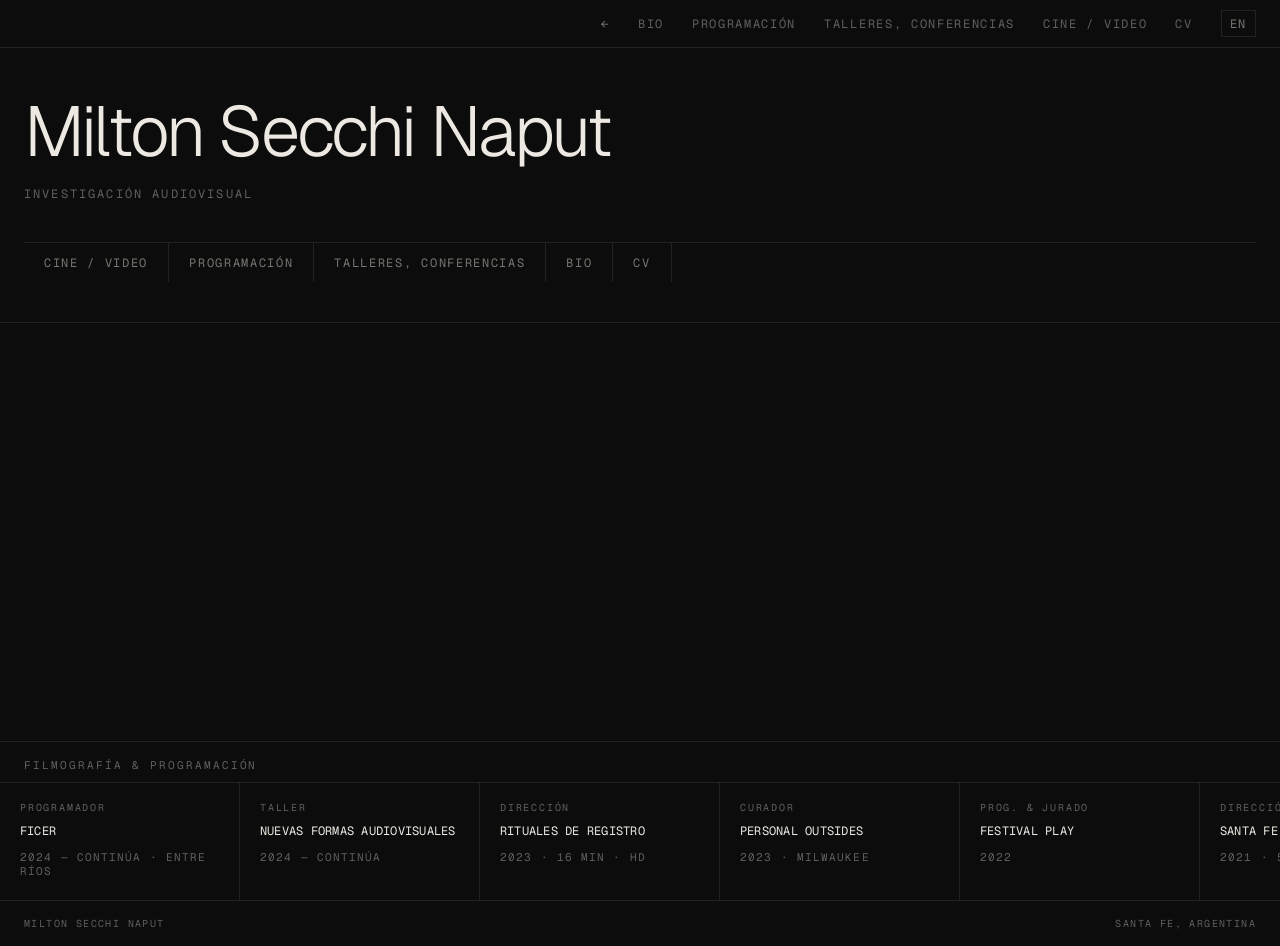
==== commit 899cefc2: "Add files via upload" ====
--- a/index.html
+++ b/index.html
@@ -12,10 +12,18 @@
     --surface: #111111;
     --border: #222222;
     --ink: #ede9e2;
-    --ink-dim: #444440;
+    --ink-dim: #606060;
     --ink-mid: #777770;
     --mono: 'Geist Mono', monospace;
     --serif: 'Geist', sans-serif;
+
+    --fs-2xs: 0.625rem;     /* 10px */
+    --fs-xs: 0.6875rem;     /* 11px */
+    --fs-sm: 0.75rem;       /* 12px */
+    --fs-md: 0.8125rem;     /* 13px */
+    --fs-body-sm: 0.875rem; /* 14px */
+    --fs-body: 1rem;        /* 16px */
+    --fs-body-lg: 1.1rem;   /* 17.6px */
   }
 
   *, *::before, *::after { box-sizing: border-box; margin: 0; padding: 0; }
@@ -29,7 +37,7 @@
     overflow-x: hidden;
   }
 
-  /* ── NAV (sin site-name a la izquierda) ─────────── */
+  /* ── NAV ─────────────────────────────────────── */
   nav#main-nav {
     position: fixed;
     top: 0; left: 0; right: 0;
@@ -46,7 +54,7 @@
 
   nav#main-nav a {
     font-family: var(--mono);
-    font-size: 0.58rem;
+    font-size: var(--fs-2xs);
     letter-spacing: 0.14em;
     text-transform: uppercase;
     text-decoration: none;
@@ -57,7 +65,7 @@
 
   .lang-btn {
     font-family: var(--mono);
-    font-size: 0.58rem;
+    font-size: var(--fs-2xs);
     letter-spacing: 0.14em;
     text-transform: uppercase;
     background: none;
@@ -67,7 +75,7 @@
     cursor: pointer;
     transition: all 0.15s;
   }
-  .lang-btn:hover { border-color: var(--ink-mid); color: var(--ink); }
+  .lang-btn:hover, .lang-btn.active { border-color: var(--ink-mid); color: var(--ink); }
 
   .hamburger {
     display: none;
@@ -98,7 +106,7 @@
   .mobile-menu.open { display: flex; }
   .mobile-menu a {
     font-family: var(--mono);
-    font-size: 0.62rem;
+    font-size: var(--fs-xs);
     letter-spacing: 0.14em;
     text-transform: uppercase;
     text-decoration: none;
@@ -125,7 +133,6 @@
     border-bottom: 1px solid var(--border);
   }
 
-  /* Titulo en serif, normal case */
   .home-hero h1 {
     font-family: var(--serif);
     font-size: clamp(2.2rem, 5.5vw, 5rem);
@@ -137,7 +144,7 @@
 
   .home-sub {
     margin-top: 1.25rem;
-    font-size: 0.58rem;
+    font-size: var(--fs-2xs);
     letter-spacing: 0.18em;
     text-transform: uppercase;
     color: var(--ink-dim);
@@ -150,7 +157,7 @@
   }
   .home-links a {
     font-family: var(--mono);
-    font-size: 0.58rem;
+    font-size: var(--fs-2xs);
     letter-spacing: 0.14em;
     text-transform: uppercase;
     text-decoration: none;
@@ -172,7 +179,7 @@
   .carousel-label {
     padding: 1rem 1.5rem 0.6rem;
     border-top: 1px solid var(--border);
-    font-size: 0.55rem;
+    font-size: var(--fs-2xs);
     letter-spacing: 0.18em;
     text-transform: uppercase;
     color: var(--ink-dim);
@@ -199,7 +206,7 @@
   .c-card:hover { background: var(--surface); }
 
   .c-card-label {
-    font-size: 0.52rem;
+    font-size: var(--fs-2xs);
     letter-spacing: 0.18em;
     text-transform: uppercase;
     color: var(--ink-dim);
@@ -209,7 +216,7 @@
 
   .c-card-title {
     font-family: var(--mono);
-    font-size: 0.75rem;
+    font-size: var(--fs-sm);
     font-weight: 400;
     letter-spacing: 0.02em;
     text-transform: uppercase;
@@ -218,7 +225,7 @@
   }
 
   .c-card-meta {
-    font-size: 0.55rem;
+    font-size: var(--fs-2xs);
     letter-spacing: 0.1em;
     text-transform: uppercase;
     color: var(--ink-dim);
@@ -242,7 +249,7 @@
   }
 
   .section-tag {
-    font-size: 0.55rem;
+    font-size: var(--fs-2xs);
     letter-spacing: 0.18em;
     text-transform: uppercase;
     color: var(--ink-dim);
@@ -258,7 +265,7 @@
 
   .bio-text p {
     font-family: var(--serif);
-    font-size: 1.1rem;
+    font-size: var(--fs-body-lg);
     font-weight: 300;
     line-height: 1.75;
     color: var(--ink);
@@ -273,7 +280,7 @@
   .sb-block { margin-bottom: 2rem; }
 
   .sb-label {
-    font-size: 0.52rem;
+    font-size: var(--fs-2xs);
     letter-spacing: 0.18em;
     text-transform: uppercase;
     color: var(--ink-dim);
@@ -282,7 +289,7 @@
   }
 
   .sb-block p, .sb-block li {
-    font-size: 0.68rem;
+    font-size: var(--fs-xs);
     letter-spacing: 0.04em;
     color: var(--ink-mid);
     list-style: none;
@@ -294,7 +301,7 @@
   .cv-group { margin-bottom: 2.75rem; }
 
   .cv-group-title {
-    font-size: 0.52rem;
+    font-size: var(--fs-2xs);
     letter-spacing: 0.18em;
     text-transform: uppercase;
     color: var(--ink-dim);
@@ -313,79 +320,79 @@
   }
 
   .cv-year {
-    font-size: 0.58rem;
+    font-size: var(--fs-xs);
     letter-spacing: 0.08em;
     color: var(--ink-dim);
   }
 
   .cv-body h4 {
     font-family: var(--serif);
-    font-size: 0.98rem;
+    font-size: var(--fs-body);
     font-weight: 300;
-    font-style: italic;
     color: var(--ink);
     margin-bottom: 0.12rem;
   }
 
   .cv-body p {
-    font-size: 0.62rem;
+    font-size: var(--fs-xs);
     letter-spacing: 0.06em;
     color: var(--ink-dim);
   }
 
-  /* ── FILMS ───────────────────────────────────── */
+  /* ── FILMS — same layout as .prog-row ───────────── */
   .film-row {
+    display: grid;
+    grid-template-columns: 110px 1fr;
+    gap: 1.5rem;
+    padding: 1.25rem 0;
     border-bottom: 1px solid var(--border);
+    align-items: start;
     cursor: pointer;
   }
 
-  .film-top {
-    display: grid;
-    grid-template-columns: 1fr 18px;
-    align-items: center;
-    gap: 1rem;
-    padding: 0.95rem 0;
-  }
-
-  .film-title-wrap { display: flex; align-items: baseline; gap: 1rem; flex-wrap: wrap; }
-
-  .film-title {
+  .film-year-col {
+    font-size: var(--fs-2xs);
+    letter-spacing: 0.12em;
+    text-transform: uppercase;
+    color: var(--ink-dim);
+    line-height: 1.7;
+    padding-top: 0.1rem;
+  }
+
+  .film-body-col h3 {
     font-family: var(--serif);
-    font-size: 1rem;
-    font-style: italic;
+    font-size: var(--fs-body);
     font-weight: 300;
-    color: var(--ink-mid);
-    transition: color 0.15s;
-  }
-  .film-row:hover .film-title { color: var(--ink); }
+    color: var(--ink);
+    margin-bottom: 0.3rem;
+  }
+
+  .film-body-col h3 a {
+    color: var(--ink);
+    border-bottom: 1px solid var(--border);
+    transition: border-color 0.15s, color 0.15s;
+  }
+  .film-body-col h3 a:hover { color: var(--ink-mid); border-bottom-color: var(--ink-mid); }
 
   .film-specs {
-    font-size: 0.56rem;
-    letter-spacing: 0.1em;
-    text-transform: uppercase;
-    color: var(--ink-dim);
-  }
-
-  .film-plus {
-    font-size: 0.75rem;
-    color: var(--ink-dim);
-    transition: transform 0.25s, color 0.15s;
-    text-align: center;
-    user-select: none;
-    font-family: var(--mono);
-  }
-  .film-row.open .film-plus { transform: rotate(45deg); color: var(--ink); }
-
-  .film-body { display: none; padding: 0 0 1.5rem; max-width: 560px; }
+    font-size: var(--fs-xs);
+    letter-spacing: 0.04em;
+    color: var(--ink-dim);
+    margin-top: 0.1rem;
+  }
+
+  .film-plus { display: none; }
+
+  .film-body { display: none; padding: 0.6rem 0 0.4rem; max-width: 560px; }
   .film-row.open .film-body { display: block; }
 
   .film-synopsis {
     font-family: var(--serif);
-    font-size: 0.92rem;
+    font-size: var(--fs-body-sm);
     font-weight: 300;
     line-height: 1.75;
     color: var(--ink-mid);
-    margin-bottom: 1.1rem;
+    margin-bottom: 1rem;
   }
 
   .film-crew {
@@ -394,15 +401,36 @@
     gap: 0.5rem 1.75rem;
   }
 
-  .crew-item { font-size: 0.6rem; letter-spacing: 0.04em; color: var(--ink-dim); line-height: 1.5; }
+  .crew-item {
+    font-size: var(--fs-xs);
+    letter-spacing: 0.04em;
+    color: var(--ink-dim);
+    line-height: 1.5;
+  }
   .crew-role {
     display: block;
-    font-size: 0.5rem;
+    font-size: var(--fs-2xs);
     letter-spacing: 0.14em;
     text-transform: uppercase;
-    color: #3a3a38;
+    color: var(--ink-dim);
     margin-bottom: 0.1rem;
   }
+
+  .film-expand-btn {
+    font-family: var(--mono);
+    font-size: var(--fs-2xs);
+    letter-spacing: 0.12em;
+    text-transform: uppercase;
+    color: var(--ink-dim);
+    border-bottom: 1px solid var(--border);
+    padding-bottom: 1px;
+    margin-top: 0.5rem;
+    display: inline-block;
+    transition: color 0.15s, border-color 0.15s;
+    cursor: pointer;
+  }
+  .film-expand-btn:hover { color: var(--ink); border-color: var(--ink-mid); }
+  .film-row.open .film-expand-btn { display: none; }
 
   /* ── PROGRAMMING ─────────────────────────────── */
   .prog-row {
@@ -415,7 +443,7 @@
   }
 
   .prog-role-col {
-    font-size: 0.55rem;
+    font-size: var(--fs-2xs);
     letter-spacing: 0.12em;
     text-transform: uppercase;
     color: var(--ink-dim);
@@ -424,15 +452,14 @@
 
   .prog-body h3 {
     font-family: var(--serif);
-    font-size: 1rem;
+    font-size: var(--fs-body);
     font-weight: 300;
-    font-style: italic;
     color: var(--ink);
     margin-bottom: 0.3rem;
   }
 
   .prog-body p {
-    font-size: 0.65rem;
+    font-size: var(--fs-xs);
     letter-spacing: 0.04em;
     color: var(--ink-dim);
     line-height: 1.6;
@@ -441,7 +468,7 @@
   .prog-body a {
     display: inline-block;
     margin-top: 0.5rem;
-    font-size: 0.55rem;
+    font-size: var(--fs-2xs);
     letter-spacing: 0.12em;
     text-transform: uppercase;
     text-decoration: none;
@@ -454,7 +481,7 @@
 
   .prog-films { list-style: none; margin-top: 0.7rem; }
   .prog-films li {
-    font-size: 0.62rem;
+    font-size: var(--fs-xs);
     letter-spacing: 0.04em;
     color: var(--ink-dim);
     padding: 0.28rem 0;
@@ -474,7 +501,7 @@
     gap: 0.5rem;
   }
   footer p {
-    font-size: 0.52rem;
+    font-size: var(--fs-2xs);
     letter-spacing: 0.14em;
     text-transform: uppercase;
     color: var(--ink-dim);
@@ -486,7 +513,7 @@
     .hamburger { display: flex; }
     .bio-grid { grid-template-columns: 1fr; gap: 2rem; }
     .bio-sidebar { border-left: none; border-top: 1px solid var(--border); padding-left: 0; padding-top: 1.5rem; }
-    .prog-row { grid-template-columns: 1fr; gap: 0.35rem; }
+    .prog-row, .film-row { grid-template-columns: 1fr; gap: 0.35rem; }
     .cv-row { grid-template-columns: 56px 1fr; }
     .home-hero h1 { font-size: clamp(1.75rem, 9vw, 3rem); }
     .c-card { width: 195px; }
@@ -518,18 +545,49 @@
   .page.active .cv-row:nth-child(3), .page.active .prog-row:nth-child(3) { animation-delay: 0.12s; }
   .page.active .cv-row:nth-child(4), .page.active .prog-row:nth-child(4) { animation-delay: 0.16s; }
   .page.active .cv-row:nth-child(5), .page.active .prog-row:nth-child(5) { animation-delay: 0.20s; }
+
+  /* ── FONT SIZE OVERRIDES ─────────────────────── */
+  nav#main-nav a,
+  .lang-btn,
+  .home-sub,
+  .home-links a,
+  .cv-year { font-size: var(--fs-sm); }
+
+  .carousel-label,
+  .section-tag,
+  .film-year-col,
+  .film-expand-btn,
+  .prog-role-col,
+  .prog-body a,
+  .c-card-meta { font-size: var(--fs-xs); }
+
+  .c-card-label,
+  .sb-label,
+  .cv-group-title,
+  footer p,
+  .crew-role { font-size: var(--fs-2xs); }
+
+  .mobile-menu a,
+  .cv-body p,
+  .film-specs,
+  .prog-films li,
+  .crew-item { font-size: var(--fs-sm); }
+
+  .prog-body p,
+  .sb-block p,
+  .sb-block li { font-size: var(--fs-md); }
 </style>
 </head>
 <body>
 
 <!-- NAV: solo links a la derecha, sin site-name -->
 <nav id="main-nav">
-  <a href="#" data-page="home" onclick="showPage('home');return false;" data-es="Inicio" data-en="Home" style="color:var(--ink-mid);">←</a>
-  <a href="#" data-page="bio"         onclick="showPage('bio');return false;"         data-es="Bio"          data-en="Bio">Bio</a>
-  <a href="#" data-page="cv"          onclick="showPage('cv');return false;"           data-es="CV"           data-en="CV">CV</a>
-  <a href="#" data-page="films"       onclick="showPage('films');return false;"        data-es="Cine / Video" data-en="Film / Video">Cine / Video</a>
-  <a href="#" data-page="programming" onclick="showPage('programming');return false;" data-es="Programación" data-en="Programming">Programación</a>
-  <a href="#" data-page="talks" onclick="showPage('talks');return false;" data-es="Talleres, conferencias" data-en="Workshops, lectures">Talleres, conferencias</a>
+  <a href="#" data-page="home" onclick="showPage('home');return false;" style="color:var(--ink-mid);">←</a>
+  <a href="#" data-page="bio"         onclick="showPage('bio');return false;"         data-es="Bio"                   data-en="Bio">Bio</a>
+  <a href="#" data-page="programming" onclick="showPage('programming');return false;" data-es="Programación"          data-en="Programming">Programación</a>
+  <a href="#" data-page="talks"       onclick="showPage('talks');return false;"       data-es="Talleres, conferencias" data-en="Workshops, lectures">Talleres, conferencias</a>
+  <a href="#" data-page="films"       onclick="showPage('films');return false;"       data-es="Cine / Video"          data-en="Film / Video">Cine / Video</a>
+  <a href="#" data-page="cv"          onclick="showPage('cv');return false;"          data-es="CV"                    data-en="CV">CV</a>
   <button class="lang-btn" id="lang-toggle" onclick="toggleLang()">EN</button>
 </nav>
 
@@ -540,10 +598,10 @@
 <div class="mobile-menu" id="mobile-menu">
   <a href="#" onclick="showPage('home');toggleMenu();return false;">← Inicio</a>
   <a href="#" onclick="showPage('bio');toggleMenu();return false;">Bio</a>
-  <a href="#" onclick="showPage('cv');toggleMenu();return false;">CV</a>
-  <a href="#" onclick="showPage('films');toggleMenu();return false;">Cine / Video</a>
   <a href="#" onclick="showPage('programming');toggleMenu();return false;">Programación</a>
   <a href="#" onclick="showPage('talks');toggleMenu();return false;">Talleres, conferencias</a>
+  <a href="#" onclick="showPage('films');toggleMenu();return false;">Cine / Video</a>
+  <a href="#" onclick="showPage('cv');toggleMenu();return false;">CV</a>
   <button class="lang-btn" style="align-self:start;margin-top:0.5rem" onclick="toggleLang();toggleMenu()">EN</button>
 </div>
 
@@ -658,6 +716,36 @@
     </div>
 
     <div class="cv-group">
+      <p class="cv-group-title es-text">Educación</p>
+      <p class="cv-group-title en-text" style="display:none">Education</p>
+      <div class="cv-row"><span class="cv-year">2024</span><div class="cv-body"><h4 class="es-text">Maestría en Cinematic Arts (MFA)</h4><h4 class="en-text" style="display:none">Master of Fine Arts in Cinematic Arts</h4><p>University of Wisconsin-Milwaukee</p></div></div>
+      <div class="cv-row"><span class="cv-year">2009</span><div class="cv-body"><h4 class="es-text">Dirección de Montaje</h4><h4 class="en-text" style="display:none">Editing Direction</h4><p>ENERC — Escuela Nacional de Experimentación y Realización Cinematográfica</p></div></div>
+    </div>
+
+    <div class="cv-group">
+      <p class="cv-group-title es-text">Programación</p>
+      <p class="cv-group-title en-text" style="display:none">Programming</p>
+      <div class="cv-row"><span class="cv-year">2025</span><div class="cv-body"><h4 class="es-text">Programador — Temporada de Rescate, Cinemateca de Entre Ríos</h4><h4 class="en-text" style="display:none">Programmer — Temporada de Rescate, Entre Ríos Cinematheque</h4></div></div>
+      <div class="cv-row"><span class="cv-year">2024 —</span><div class="cv-body"><h4 class="es-text">Programador — FICER, Festival Internacional de Cine de Entre Ríos</h4><h4 class="en-text" style="display:none">Programmer — FICER, Festival Internacional de Cine de Entre Ríos</h4><p class="es-text">continúa</p><p class="en-text" style="display:none">ongoing</p></div></div>
+      <div class="cv-row"><span class="cv-year">2023</span><div class="cv-body"><h4>Personal Outsides — UWM Union Cinema, Milwaukee</h4></div></div>
+      <div class="cv-row"><span class="cv-year"></span><div class="cv-body"><h4 class="es-text">Programador y Jurado — PLAY International Experimental Film and Video Festival</h4><h4 class="en-text" style="display:none">Programmer and Jury — PLAY International Experimental Film and Video Festival</h4></div></div>
+      <div class="cv-row"><span class="cv-year">2018</span><div class="cv-body"><h4 class="es-text">Programación — Encuentros de Cine, serie de películas latinoamericanas con presencia de realizadores</h4><h4 class="en-text" style="display:none">Programming — Cinema Encounters, latin american screening series with filmmakers in attendance</h4></div></div>
+    </div>
+
+    <div class="cv-group">
+      <p class="cv-group-title es-text">Talleres y Charlas</p>
+      <p class="cv-group-title en-text" style="display:none">Workshops &amp; Lectures</p>
+      <div class="cv-row"><span class="cv-year">2025</span><div class="cv-body"><h4 class="es-text">Taller Nuevas Formas Audiovisuales — CCE La Paz, Bolivia (con Luciana Decker Orozco)</h4><h4 class="en-text" style="display:none">New Audiovisual Forms Workshop — CCE La Paz, Bolivia (with Luciana Decker Orozco)</h4></div></div>
+      <div class="cv-row"><span class="cv-year">2025</span><div class="cv-body"><h4 class="es-text">Taller Nuevas Formas Audiovisuales — IAAER, Entre Ríos</h4><h4 class="en-text" style="display:none">New Audiovisual Forms Workshop — IAAER, Entre Ríos</h4></div></div>
+      <div class="cv-row"><span class="cv-year">2024</span><div class="cv-body"><h4 class="es-text">Taller Nuevas Formas Audiovisuales — ISCAA "Fernando Birri", Santa Fe</h4><h4 class="en-text" style="display:none">New Audiovisual Forms Workshop — ISCAA "Fernando Birri", Santa Fe</h4></div></div>
+      <div class="cv-row"><span class="cv-year">2023</span><div class="cv-body"><h4 class="es-text">Charla y proyección "Santa Fe - notas, 2017-2019" — UC Santa Cruz, EEUU</h4><h4 class="en-text" style="display:none">Talk and screening "Santa Fe - notes, 2017-2019" — UC Santa Cruz, US</h4></div></div>
+      <div class="cv-row"><span class="cv-year">2023</span><div class="cv-body"><h4 class="es-text">Charla — Bienal Arte Joven, Buenos Aires</h4><h4 class="en-text" style="display:none">Talk — Young Art Biennial, Buenos Aires</h4></div></div>
+      <div class="cv-row"><span class="cv-year">2022</span><div class="cv-body"><h4 class="es-text">Seminario "Distancia, paisaje, archivo" — ISCAA Fernando Birri, Santa Fe</h4><h4 class="en-text" style="display:none">Seminar "Distancia, paisaje, archivo" — ISCAA Fernando Birri, Santa Fe</h4></div></div>
+      <div class="cv-row"><span class="cv-year">2021</span><div class="cv-body"><h4 class="es-text">Seminario "Rastro, paisaje, archivo" — PLAY Festival</h4><h4 class="en-text" style="display:none">Seminar "Rastro, paisaje, archivo" — PLAY Festival</h4></div></div>
+      <div class="cv-row"><span class="cv-year">2017</span><div class="cv-body"><h4 class="es-text">Taller de Arte Archival con Francisco Bitar — Museo Rosa Galisteo, Santa Fe; Museo Genaro Pérez, Córdoba</h4><h4 class="en-text" style="display:none">Archival Art Workshop with Francisco Bitar — Rosa Galisteo Museum, Santa Fe; Genaro Pérez Museum, Córdoba</h4></div></div>
+    </div>
+
+    <div class="cv-group">
       <p class="cv-group-title es-text">Filmografía — Dirección</p>
       <p class="cv-group-title en-text" style="display:none">Selected Films — Director</p>
       <div class="cv-row"><span class="cv-year">2023</span><div class="cv-body"><h4>Rituales de Registro / Ritual Records</h4><p>16 min / HD — Play, FICER, Insular Film Festival</p></div></div>
@@ -671,46 +759,27 @@
     </div>
 
     <div class="cv-group">
-      <p class="cv-group-title es-text">Filmografía — Montaje</p>
-      <p class="cv-group-title en-text" style="display:none">Selected Films — Editor</p>
+      <p class="cv-group-title es-text">Filmografía — Asistencia de Dirección</p>
+      <p class="cv-group-title en-text" style="display:none">Selected Films — Assistant Director</p>
+      <div class="cv-row"><span class="cv-year">2022</span><div class="cv-body"><h4>Luminum <span style="font-style:normal;font-size:0.72rem">(dir. Maximiliano Schonfeld)</span></h4><p>62 min — Visions du Réel 2022, Festival de Mar del Plata</p></div></div>
+      <div class="cv-row"><span class="cv-year">2021</span><div class="cv-body"><h4>Una Escuela en Cerro Hueso <span style="font-style:normal;font-size:0.72rem">(dir. Betania Cappato)</span></h4><p>70 min — Berlinale 2021 Mención Especial, AFF Youth, BIKI, Beijing IFF</p></div></div>
+      <div class="cv-row"><span class="cv-year">2021</span><div class="cv-body"><h4>En Compañía / Companions <span style="font-style:normal;font-size:0.72rem">(dir. Ada Frontini)</span></h4><p>63 min — BAFICI 2021, Jeonju IFF 2021</p></div></div>
       <div class="cv-row"><span class="cv-year">2017</span><div class="cv-body"><h4>Toublanc <span style="font-style:normal;font-size:0.72rem">(dir. Iván Fund)</span></h4><p>100 min — BAFICI 2017, 3 Continents Nantes, FiDocs Chile</p></div></div>
       <div class="cv-row"><span class="cv-year">2016</span><div class="cv-body"><h4>La Siesta del Tigre <span style="font-style:normal;font-size:0.72rem">(dir. Maximiliano Schonfeld)</span></h4><p>64 min — Mar del Plata IFF, Doclisboa, Festival Márgenes</p></div></div>
       <div class="cv-row"><span class="cv-year">2015</span><div class="cv-body"><h4>La Helada Negra / The Black Frost <span style="font-style:normal;font-size:0.72rem">(dir. Maximiliano Schonfeld)</span></h4><p>90 min — Berlinale 2015, Hong Kong IFF, Cinélatino Toulouse</p></div></div>
+    </div>
+
+    <div class="cv-group">
+      <p class="cv-group-title es-text">Filmografía — Montaje</p>
+      <p class="cv-group-title en-text" style="display:none">Selected Films — Editor</p>
       <div class="cv-row"><span class="cv-year">2013</span><div class="cv-body"><h4>AB <span style="font-style:normal;font-size:0.72rem">(dir. Iván Fund &amp; Andreas Koefoed)</span></h4><p>67 min — BAFICI 2013, CPH:DOX</p></div></div>
       <div class="cv-row"><span class="cv-year">2012</span><div class="cv-body"><h4>El Gran Río / The Great River <span style="font-style:normal;font-size:0.72rem">(dir. Rubén Plataneo)</span></h4><p class="es-text">92 min — Mejor Documental Flandes Latin Film Festival, Bariloche Film Festival</p><p class="en-text" style="display:none">92 min — Best Documentary Flandes Latin Film Festival, Bariloche Film Festival</p></div></div>
-    </div>
-
-    <div class="cv-group">
-      <p class="cv-group-title es-text">Filmografía — Asistencia de Dirección</p>
-      <p class="cv-group-title en-text" style="display:none">Selected Films — Assistant Director</p>
-      <div class="cv-row"><span class="cv-year">2021</span><div class="cv-body"><h4>Una Escuela en Cerro Hueso <span style="font-style:normal;font-size:0.72rem">(dir. Betania Cappato)</span></h4><p>70 min — Berlinale 2021 Mención Especial, AFF Youth, BIKI, Beijing IFF</p></div></div>
-      <div class="cv-row"><span class="cv-year">2021</span><div class="cv-body"><h4>En Compañía / Companions <span style="font-style:normal;font-size:0.72rem">(dir. Ada Frontini)</span></h4><p>63 min — BAFICI 2021, Jeonju IFF 2021</p></div></div>
-    </div>
-
-    <div class="cv-group">
-      <p class="cv-group-title es-text">Programación</p>
-      <p class="cv-group-title en-text" style="display:none">Programming</p>
-      <div class="cv-row"><span class="cv-year">2025</span><div class="cv-body"><h4 class="es-text">Programador — Temporada de Rescate, Cinemateca de Entre Ríos</h4><h4 class="en-text" style="display:none">Programmer — Temporada de Rescate, Entre Ríos Cinematheque</h4></div></div>
-      <div class="cv-row"><span class="cv-year">2024 —</span><div class="cv-body"><h4 class="es-text">Programador — FICER, Festival Internacional de Cine Experimental de Entre Ríos</h4><h4 class="en-text" style="display:none">Programmer — FICER, International Independent Film Festival of Entre Ríos</h4><p class="es-text">continúa</p><p class="en-text" style="display:none">ongoing</p></div></div>
-      <div class="cv-row"><span class="cv-year">2023</span><div class="cv-body"><h4>Personal Outsides — UWM Union Cinema, Milwaukee</h4></div></div>
-      <div class="cv-row"><span class="cv-year"></span><div class="cv-body"><h4 class="es-text">Programador y Jurado — PLAY International Experimental Film and Video Festival</h4><h4 class="en-text" style="display:none">Programmer and Jury — PLAY International Experimental Film and Video Festival</h4></div></div>
-      <div class="cv-row"><span class="cv-year">2018</span><div class="cv-body"><h4 class="es-text">Programación — Encuentros de Cine, serie de películas latinoamericanas con presencia de realizadores</h4><h4 class="en-text" style="display:none">Programming — Cinema Encounters, latin american screening series with filmmakers in attendance</h4></div></div>
-    </div>
-
-    <div class="cv-group">
-      <p class="cv-group-title es-text">Talleres y Charlas</p>
-      <p class="cv-group-title en-text" style="display:none">Workshops &amp; Lectures</p>
-      <div class="cv-row"><span class="cv-year">2025</span><div class="cv-body"><h4 class="es-text">Taller Nuevas Formas Audiovisuales — CCE La Paz, Bolivia (con Luciana Decker Orozco)</h4><h4 class="en-text" style="display:none">New Audiovisual Forms Workshop — CCE La Paz, Bolivia (with Luciana Decker Orozco)</h4></div></div>
-      <div class="cv-row"><span class="cv-year">2025</span><div class="cv-body"><h4 class="es-text">Taller Nuevas Formas Audiovisuales — IAER, Entre Ríos</h4><h4 class="en-text" style="display:none">New Audiovisual Forms Workshop — IAER, Entre Ríos</h4></div></div>
-      <div class="cv-row"><span class="cv-year">2024 —</span><div class="cv-body"><h4 class="es-text">Taller Nuevas Formas Audiovisuales — ISCAA "Fernando Birri", Santa Fe</h4><h4 class="en-text" style="display:none">New Audiovisual Forms Workshop — ISCAA "Fernando Birri", Santa Fe</h4><p class="es-text">continúa</p><p class="en-text" style="display:none">ongoing</p></div></div>
-      <div class="cv-row"><span class="cv-year">2023</span><div class="cv-body"><h4 class="es-text">Charla y proyección — University of California, Santa Cruz, EEUU</h4><h4 class="en-text" style="display:none">Talk and screening — University of California, Santa Cruz, US</h4></div></div>
-      <div class="cv-row"><span class="cv-year">2021</span><div class="cv-body"><h4 class="es-text">Seminario "Distancia, paisaje, archivo" — PLAY Festival</h4><h4 class="en-text" style="display:none">Seminar "Distance, landscape, archive" — PLAY Festival</h4></div></div>
-      <div class="cv-row"><span class="cv-year">2017</span><div class="cv-body"><h4 class="es-text">Taller de Arte Archival con Francisco Bitar — Museo Rosa Galisteo, Santa Fe; Museo Genaro Pérez, Córdoba</h4><h4 class="en-text" style="display:none">Archival Art Workshop with Francisco Bitar — Rosa Galisteo Museum, Santa Fe; Genaro Pérez Museum, Córdoba</h4></div></div>
     </div>
 
     <div class="cv-group">
       <p class="cv-group-title es-text">Becas, Premios y Residencias</p>
       <p class="cv-group-title en-text" style="display:none">Grants, Awards &amp; Residencies</p>
+      <div class="cv-row"><span class="cv-year">2024</span><div class="cv-body"><h4>Greater Milwaukee Foundation Victor Vega Educational Scholarship — US</h4></div></div>
       <div class="cv-row"><span class="cv-year">2023</span><div class="cv-body"><h4 class="es-text">Beca Adoor Gopalakrishnan Film Archive &amp; Research</h4><h4 class="en-text" style="display:none">Adoor Gopalakrishnan Film Archive &amp; Research Scholarship</h4></div></div>
       <div class="cv-row"><span class="cv-year">2019–20</span><div class="cv-body"><h4>Collaborative Studio Fellow — UnionDocs, Brooklyn, NY</h4></div></div>
       <div class="cv-row"><span class="cv-year">2018</span><div class="cv-body"><h4 class="es-text">Premio del Fondo Metropolitano para la Cultura, el Arte y la Ciencia — Yo Pasto de los Leones</h4><h4 class="en-text" style="display:none">Award from the Metropolitan Fund for Culture, Art and Science — I, Lion's Grass</h4></div></div>
@@ -721,13 +790,6 @@
       <div class="cv-row"><span class="cv-year">2016</span><div class="cv-body"><h4 class="es-text">Beca — Fondo Nacional de las Artes</h4><h4 class="en-text" style="display:none">Grant — National Arts Fund (Fondo Nacional de las Artes)</h4></div></div>
     </div>
 
-    <div class="cv-group">
-      <p class="cv-group-title es-text">Educación</p>
-      <p class="cv-group-title en-text" style="display:none">Education</p>
-      <div class="cv-row"><span class="cv-year">2024</span><div class="cv-body"><h4 class="es-text">Maestría en Cinematic Arts (MFA)</h4><h4 class="en-text" style="display:none">Master of Fine Arts in Cinematic Arts</h4><p>University of Wisconsin-Milwaukee</p></div></div>
-      <div class="cv-row"><span class="cv-year">2009</span><div class="cv-body"><h4 class="es-text">Dirección de Montaje</h4><h4 class="en-text" style="display:none">Editing Direction</h4><p>ENERC — Escuela Nacional de Experimentación y Realización Cinematográfica</p></div></div>
-    </div>
-
   </div>
 </div>
 
@@ -741,91 +803,133 @@
     </div>
 
     <div class="film-row" onclick="toggleFilm(this)">
-      <div class="film-top"><div class="film-title-wrap"><span class="film-title"><a href="ritual-records.html" onclick="event.stopPropagation();" style="border-bottom:1px solid var(--border);transition:border-color 0.15s;">Rituales de registro</a></span><span class="film-specs">2023 · 16 min · HD</span></div><span class="film-plus">+</span></div>
-      <div class="film-body">
-        <p class="film-synopsis es-text">Una crónica de viaje (y sonido) incompleta; un lugar ocupado por mapas y globos terráqueos; una colección de recuerdos enfrentados a la repetición de una imagen imprecisa. En los espacios que quedan entre estas superficies, Rituales de Registro busca reflexionar sobre la relación entre paisaje y archivo en la construcción de comunidades imaginadas y memoria material.</p>
-        <p class="film-synopsis en-text" style="display:none">An incomplete travel (and sound) chronicle; a place occupied by maps and globes; a collection of memories facing the repetition of an imprecise image. In the spaces that remain between these surfaces, Ritual Records aims to reflect on the relationship between landscape and archive in the construction of imagined communities and material memory.</p>
-        <div class="film-crew">
-          <div class="crew-item"><span class="crew-role es-text">Dirección y producción</span><span class="crew-role en-text" style="display:none">Directed &amp; produced by</span>Milton Secchi Naput</div>
-          <div class="crew-item"><span class="crew-role es-text">Jefa de Producción</span><span class="crew-role en-text" style="display:none">Production Manager</span>Gisel Bugliolo</div>
-          <div class="crew-item"><span class="crew-role es-text">Postprod. Sonido</span><span class="crew-role en-text" style="display:none">Sound Post.</span>Andrés Perugini</div>
-          <div class="crew-item"><span class="crew-role es-text">Postprod. Imagen</span><span class="crew-role en-text" style="display:none">Image Post.</span>Iván Fund</div>
+      <div class="film-year-col es-text">Dirección<br>2023</div>
+      <div class="film-year-col en-text" style="display:none">Direction<br>2023</div>
+      <div class="film-body-col">
+        <h3><a href="ritual-records.html" onclick="event.stopPropagation();" class="es-text">Rituales de registro</a><a href="ritual-records.html" onclick="event.stopPropagation();" class="en-text" style="display:none">Ritual Records</a></h3>
+        <p class="film-specs">16 min · HD</p>
+        <span class="film-expand-btn es-text">+ ver ficha</span><span class="film-expand-btn en-text" style="display:none">+ details</span>
+        <div class="film-body">
+          <p class="film-synopsis es-text">Una crónica de viaje (y sonido) incompleta; un lugar ocupado por mapas y globos terráqueos; una colección de recuerdos enfrentados a la repetición de una imagen imprecisa. En los espacios que quedan entre estas superficies, Rituales de Registro busca reflexionar sobre la relación entre paisaje y archivo en la construcción de comunidades imaginadas y memoria material.</p>
+          <p class="film-synopsis en-text" style="display:none">An incomplete travel (and sound) chronicle; a place occupied by maps and globes; a collection of memories facing the repetition of an imprecise image. In the spaces that remain between these surfaces, Ritual Records aims to reflect on the relationship between landscape and archive in the construction of imagined communities and material memory.</p>
+          <div class="film-crew">
+            <div class="crew-item"><span class="crew-role es-text">Dirección y producción</span><span class="crew-role en-text" style="display:none">Directed &amp; produced by</span>Milton Secchi Naput</div>
+            <div class="crew-item"><span class="crew-role es-text">Jefa de Producción</span><span class="crew-role en-text" style="display:none">Production Manager</span>Gisel Bugliolo</div>
+            <div class="crew-item"><span class="crew-role es-text">Postprod. Sonido</span><span class="crew-role en-text" style="display:none">Sound Post.</span>Andrés Perugini</div>
+            <div class="crew-item"><span class="crew-role es-text">Postprod. Imagen</span><span class="crew-role en-text" style="display:none">Image Post.</span>Iván Fund</div>
+          </div>
+          <div style="margin-top:1rem;"><a href="https://youtu.be/TQK2jM2ijko" target="_blank" rel="noopener" style="font-size:0.58rem;letter-spacing:0.12em;text-transform:uppercase;color:var(--ink-mid);text-decoration:none;border-bottom:1px solid var(--border);padding-bottom:1px;">↗ <span class="es-text">Ver en YouTube</span><span class="en-text" style="display:none">Watch on YouTube</span></a></div>
         </div>
-        <div style="margin-top:1.2rem;"><a href="https://youtu.be/TQK2jM2ijko" target="_blank" rel="noopener" style="font-size:0.58rem;letter-spacing:0.12em;text-transform:uppercase;color:var(--ink-mid);text-decoration:none;border-bottom:1px solid var(--border);padding-bottom:1px;">↗ <span class="es-text">Ver en YouTube</span><span class="en-text" style="display:none">Watch on YouTube</span></a></div>
       </div>
     </div>
 
     <div class="film-row" onclick="toggleFilm(this)">
-      <div class="film-top"><div class="film-title-wrap"><span class="film-title es-text"><a href="santa-fe-notas.html" onclick="event.stopPropagation();" style="border-bottom:1px solid var(--border);transition:border-color 0.15s;">Santa Fe — notas, 2017–2019</a></span><span class="film-title en-text" style="display:none"><a href="santa-fe-notas.html" onclick="event.stopPropagation();" style="border-bottom:1px solid var(--border);transition:border-color 0.15s;">Santa Fe — notes, 2017–2019</a></span><span class="film-specs">2021 · 58 min · HD</span></div><span class="film-plus">+</span></div>
-      <div class="film-body">
-        <p class="film-synopsis es-text">Santa Fe - notas, 2017-2019 es una historia hecha de fragmentos de paisajes, edificios, voces y objetos. Es una película construida sobre la relación entre arte y colonia, memoria y amenaza, pueblos originarios y silencio.</p>
-        <p class="film-synopsis en-text" style="display:none">Santa Fe - notes, 2017-2019 is a story made of fragments of landscapes, buildings, voices and objects. It is a film built on the relationship between art and colony, memory and threat, native people and silence.</p>
-        <div class="film-crew">
-          <div class="crew-item"><span class="crew-role es-text">Dirección</span><span class="crew-role en-text" style="display:none">Direction</span>Milton Secchi Naput</div>
-          <div class="crew-item"><span class="crew-role es-text">Fotografía y Cámara</span><span class="crew-role en-text" style="display:none">Photography</span>Eduardo Crespo</div>
-          <div class="crew-item"><span class="crew-role es-text">Guión</span><span class="crew-role en-text" style="display:none">Screenplay</span>Francisco Bitar &amp; Milton Secchi</div>
-          <div class="crew-item"><span class="crew-role es-text">Montaje</span><span class="crew-role en-text" style="display:none">Editing</span>Iair Michel Attias</div>
-          <div class="crew-item"><span class="crew-role es-text">Dir. Sonido</span><span class="crew-role en-text" style="display:none">Sound Dir.</span>Andrés Perugini</div>
-          <div class="crew-item"><span class="crew-role es-text">Música</span><span class="crew-role en-text" style="display:none">Music</span>Esteban Coutaz</div>
-          <div class="crew-item"><span class="crew-role es-text">Jefa de Producción</span><span class="crew-role en-text" style="display:none">Production Manager</span>Gisel Bugliolo</div>
-          <div class="crew-item"><span class="crew-role es-text">Asist. Dirección</span><span class="crew-role en-text" style="display:none">Asst. Direction</span>Francisco Bitar, Max. Schonfeld</div>
+      <div class="film-year-col es-text">Dirección<br>2021</div>
+      <div class="film-year-col en-text" style="display:none">Direction<br>2021</div>
+      <div class="film-body-col">
+        <h3><a href="santa-fe-notas.html" onclick="event.stopPropagation();" class="es-text">Santa Fe — notas, 2017–2019</a><a href="santa-fe-notas.html" onclick="event.stopPropagation();" class="en-text" style="display:none">Santa Fe — notes, 2017–2019</a></h3>
+        <p class="film-specs">58 min · HD</p>
+        <span class="film-expand-btn es-text">+ ver ficha</span><span class="film-expand-btn en-text" style="display:none">+ details</span>
+        <div class="film-body">
+          <p class="film-synopsis es-text">Santa Fe - notas, 2017-2019 es una historia hecha de fragmentos de paisajes, edificios, voces y objetos. Es una película construida sobre la relación entre arte y colonia, memoria y amenaza, pueblos originarios y silencio.</p>
+          <p class="film-synopsis en-text" style="display:none">Santa Fe - notes, 2017-2019 is a story made of fragments of landscapes, buildings, voices and objects. It is a film built on the relationship between art and colony, memory and threat, native people and silence.</p>
+          <div class="film-crew">
+            <div class="crew-item"><span class="crew-role es-text">Dirección</span><span class="crew-role en-text" style="display:none">Direction</span>Milton Secchi Naput</div>
+            <div class="crew-item"><span class="crew-role es-text">Fotografía y Cámara</span><span class="crew-role en-text" style="display:none">Photography</span>Eduardo Crespo</div>
+            <div class="crew-item"><span class="crew-role es-text">Guión</span><span class="crew-role en-text" style="display:none">Screenplay</span>Francisco Bitar &amp; Milton Secchi</div>
+            <div class="crew-item"><span class="crew-role es-text">Montaje</span><span class="crew-role en-text" style="display:none">Editing</span>Iair Michel Attias</div>
+            <div class="crew-item"><span class="crew-role es-text">Dir. Sonido</span><span class="crew-role en-text" style="display:none">Sound Dir.</span>Andrés Perugini</div>
+            <div class="crew-item"><span class="crew-role es-text">Música</span><span class="crew-role en-text" style="display:none">Music</span>Esteban Coutaz</div>
+            <div class="crew-item"><span class="crew-role es-text">Jefa de Producción</span><span class="crew-role en-text" style="display:none">Production Manager</span>Gisel Bugliolo</div>
+            <div class="crew-item"><span class="crew-role es-text">Asist. Dirección</span><span class="crew-role en-text" style="display:none">Asst. Direction</span>Francisco Bitar, Max. Schonfeld</div>
+          </div>
+          <div style="margin-top:1rem;"><a href="https://vimeo.com/453722705" target="_blank" rel="noopener" style="font-size:0.58rem;letter-spacing:0.12em;text-transform:uppercase;color:var(--ink-mid);text-decoration:none;border-bottom:1px solid var(--border);padding-bottom:1px;">↗ <span class="es-text">Ver en Vimeo</span><span class="en-text" style="display:none">Watch on Vimeo</span></a></div>
         </div>
-        <div style="margin-top:1.2rem;"><a href="https://vimeo.com/453722705" target="_blank" rel="noopener" style="font-size:0.58rem;letter-spacing:0.12em;text-transform:uppercase;color:var(--ink-mid);text-decoration:none;border-bottom:1px solid var(--border);padding-bottom:1px;">↗ <span class="es-text">Ver en Vimeo</span><span class="en-text" style="display:none">Watch on Vimeo</span></a></div>
       </div>
     </div>
 
     <div class="film-row" onclick="toggleFilm(this)">
-      <div class="film-top"><div class="film-title-wrap"><span class="film-title es-text"><a href="yo-pasto.html" onclick="event.stopPropagation();" style="border-bottom:1px solid var(--border);transition:border-color 0.15s;">Yo pasto de los leones</a></span><span class="film-title en-text" style="display:none"><a href="yo-pasto.html" onclick="event.stopPropagation();" style="border-bottom:1px solid var(--border);transition:border-color 0.15s;">I, lion's grass</a></span><span class="film-specs">2018 · 24 min · HD</span></div><span class="film-plus">+</span></div>
-      <div class="film-body">
-        <p class="film-synopsis es-text">Una joven actriz convoca a un casting para una película sobre la inundación en Santa Fe. Entre las voces de las personas, el presente, el pasado y su propia experiencia del paisaje, comienzan a surgir preguntas.</p>
-        <p class="film-synopsis en-text" style="display:none">A young actress holds a casting call for a film about the flood in Santa Fe. Among the voices of people, present, past, and her own experience of the landscape, questions begin to emerge.</p>
-        <div class="film-crew">
-          <div class="crew-item"><span class="crew-role es-text">Dirección</span><span class="crew-role en-text" style="display:none">Direction</span>Milton Secchi Naput</div>
+      <div class="film-year-col es-text">Dirección<br>2018</div>
+      <div class="film-year-col en-text" style="display:none">Direction<br>2018</div>
+      <div class="film-body-col">
+        <h3><a href="yo-pasto.html" onclick="event.stopPropagation();" class="es-text">Yo pasto de los leones</a><a href="yo-pasto.html" onclick="event.stopPropagation();" class="en-text" style="display:none">I, lion's grass</a></h3>
+        <p class="film-specs">24 min · HD</p>
+        <span class="film-expand-btn es-text">+ ver ficha</span><span class="film-expand-btn en-text" style="display:none">+ details</span>
+        <div class="film-body">
+          <p class="film-synopsis es-text">Una joven actriz convoca a un casting para una película sobre la inundación en Santa Fe. Entre las voces de las personas, el presente, el pasado y su propia experiencia del paisaje, comienzan a surgir preguntas.</p>
+          <p class="film-synopsis en-text" style="display:none">A young actress holds a casting call for a film about the flood in Santa Fe. Among the voices of people, present, past, and her own experience of the landscape, questions begin to emerge.</p>
+          <div class="film-crew">
+            <div class="crew-item"><span class="crew-role es-text">Dirección</span><span class="crew-role en-text" style="display:none">Direction</span>Milton Secchi Naput</div>
+          </div>
+          <div style="margin-top:1rem;"><a href="https://vimeo.com/456237042" target="_blank" rel="noopener" style="font-size:0.58rem;letter-spacing:0.12em;text-transform:uppercase;color:var(--ink-mid);text-decoration:none;border-bottom:1px solid var(--border);padding-bottom:1px;">↗ <span class="es-text">Ver en Vimeo</span><span class="en-text" style="display:none">Watch on Vimeo</span></a></div>
         </div>
-        <div style="margin-top:1.2rem;"><a href="https://vimeo.com/456237042" target="_blank" rel="noopener" style="font-size:0.58rem;letter-spacing:0.12em;text-transform:uppercase;color:var(--ink-mid);text-decoration:none;border-bottom:1px solid var(--border);padding-bottom:1px;">↗ <span class="es-text">Ver en Vimeo</span><span class="en-text" style="display:none">Watch on Vimeo</span></a></div>
       </div>
     </div>
 
     <div class="film-row" onclick="toggleFilm(this)">
-      <div class="film-top"><div class="film-title-wrap"><span class="film-title">Resolana nocturna</span><span class="film-specs es-text">2018 · Videoinstalación · Galería Proyecto Fuga</span><span class="film-specs en-text" style="display:none">2018 · Video Installation · Galería Proyecto Fuga</span></div><span class="film-plus">+</span></div>
-      <div class="film-body">
-        <p class="film-synopsis es-text">Videoinstalación presentada en la Galería Proyecto Fuga.</p>
-        <p class="film-synopsis en-text" style="display:none">Video installation presented at Galería Proyecto Fuga.</p>
+      <div class="film-year-col es-text">Videoinstalación<br>2018</div>
+      <div class="film-year-col en-text" style="display:none">Video Installation<br>2018</div>
+      <div class="film-body-col">
+        <h3><a href="https://vimeo.com/292882549" target="_blank" rel="noopener" onclick="event.stopPropagation();">Resolana nocturna</a></h3>
+        <p class="film-specs es-text">Galería Proyecto Fuga</p>
+        <p class="film-specs en-text" style="display:none">Galería Proyecto Fuga</p>
+        <span class="film-expand-btn es-text">+ ver ficha</span><span class="film-expand-btn en-text" style="display:none">+ details</span>
+        <div class="film-body">
+          <p class="film-synopsis es-text">Videoinstalación presentada en la Galería Proyecto Fuga.</p>
+          <p class="film-synopsis en-text" style="display:none">Video installation presented at Galería Proyecto Fuga.</p>
+        </div>
       </div>
     </div>
 
     <div class="film-row" onclick="toggleFilm(this)">
-      <div class="film-top"><div class="film-title-wrap"><span class="film-title">Donde no hay nada</span><span class="film-specs">2015</span></div><span class="film-plus">+</span></div>
-      <div class="film-body">
-        <div class="film-crew"><div class="crew-item"><span class="crew-role es-text">Dirección</span><span class="crew-role en-text" style="display:none">Direction</span>Milton Secchi Naput</div></div>
+      <div class="film-year-col es-text">Dirección<br>2015</div>
+      <div class="film-year-col en-text" style="display:none">Direction<br>2015</div>
+      <div class="film-body-col">
+        <h3><a href="https://vimeo.com/137779783" target="_blank" rel="noopener" onclick="event.stopPropagation();">Donde no hay nada</a></h3>
+        <span class="film-expand-btn es-text">+ ver ficha</span><span class="film-expand-btn en-text" style="display:none">+ details</span>
+        <div class="film-body">
+          <div class="film-crew"><div class="crew-item"><span class="crew-role es-text">Dirección</span><span class="crew-role en-text" style="display:none">Direction</span>Milton Secchi Naput</div></div>
+        </div>
       </div>
     </div>
 
     <div class="film-row" onclick="toggleFilm(this)">
-      <div class="film-top"><div class="film-title-wrap"><span class="film-title">Lo-Fi</span><span class="film-specs">2011 · 10 min</span></div><span class="film-plus">+</span></div>
-      <div class="film-body">
-        <p class="film-synopsis es-text">¿Cómo suenan los viajes de entrecasa?</p>
-        <p class="film-synopsis en-text" style="display:none">What do in-between trips sound like?</p>
-        <div class="film-crew">
-          <div class="crew-item"><span class="crew-role es-text">Dirección</span><span class="crew-role en-text" style="display:none">Direction</span>Milton Secchi</div>
-          <div class="crew-item"><span class="crew-role es-text">Fotografía</span><span class="crew-role en-text" style="display:none">Photography</span>Gonzalo Gatto</div>
-          <div class="crew-item"><span class="crew-role es-text">Producción</span><span class="crew-role en-text" style="display:none">Production</span>Ignacio Lillini</div>
-          <div class="crew-item"><span class="crew-role es-text">Arte</span><span class="crew-role en-text" style="display:none">Art</span>Betania Cappato</div>
-          <div class="crew-item"><span class="crew-role es-text">Sonido</span><span class="crew-role en-text" style="display:none">Sound</span>Federico Vitor</div>
+      <div class="film-year-col es-text">Dirección<br>2011</div>
+      <div class="film-year-col en-text" style="display:none">Direction<br>2011</div>
+      <div class="film-body-col">
+        <h3><a href="http://www.cinemargentino.com/films/914988605-lo-fi" target="_blank" rel="noopener" onclick="event.stopPropagation();">Lo-Fi</a></h3>
+        <p class="film-specs">10 min</p>
+        <span class="film-expand-btn es-text">+ ver ficha</span><span class="film-expand-btn en-text" style="display:none">+ details</span>
+        <div class="film-body">
+          <p class="film-synopsis es-text">¿Cómo suenan los viajes de entrecasa?</p>
+          <p class="film-synopsis en-text" style="display:none">What do in-between trips sound like?</p>
+          <div class="film-crew">
+            <div class="crew-item"><span class="crew-role es-text">Dirección</span><span class="crew-role en-text" style="display:none">Direction</span>Milton Secchi</div>
+            <div class="crew-item"><span class="crew-role es-text">Fotografía</span><span class="crew-role en-text" style="display:none">Photography</span>Gonzalo Gatto</div>
+            <div class="crew-item"><span class="crew-role es-text">Producción</span><span class="crew-role en-text" style="display:none">Production</span>Ignacio Lillini</div>
+            <div class="crew-item"><span class="crew-role es-text">Arte</span><span class="crew-role en-text" style="display:none">Art</span>Betania Cappato</div>
+            <div class="crew-item"><span class="crew-role es-text">Sonido</span><span class="crew-role en-text" style="display:none">Sound</span>Federico Vitor</div>
+          </div>
         </div>
       </div>
     </div>
 
     <div class="film-row" onclick="toggleFilm(this)">
-      <div class="film-top"><div class="film-title-wrap"><span class="film-title es-text">Verano</span><span class="film-title en-text" style="display:none">Summer</span><span class="film-specs">2010 · 14 min</span></div><span class="film-plus">+</span></div>
-      <div class="film-body">
-        <p class="film-synopsis es-text">Cinco jóvenes desafiantes se juntan en un patio cerrado. Del silencio que emana la siesta se desprenden los acordes de una banda de rock. Inmutables, tocan mientras el tiempo se desdobla y pierde la estabilidad del presente.</p>
-        <p class="film-synopsis en-text" style="display:none">Five defiant young people gather in an enclosed courtyard. From the silence of the siesta, the chords of a rock band emerge. Unmoving, they play while time unfolds and loses the stability of the present.</p>
-        <div class="film-crew">
-          <div class="crew-item"><span class="crew-role es-text">Dirección</span><span class="crew-role en-text" style="display:none">Direction</span>Milton Secchi</div>
-          <div class="crew-item"><span class="crew-role es-text">Fotografía</span><span class="crew-role en-text" style="display:none">Photography</span>Eduardo Crespo</div>
-          <div class="crew-item"><span class="crew-role es-text">Arte</span><span class="crew-role en-text" style="display:none">Art</span>Federico Lastra</div>
-          <div class="crew-item"><span class="crew-role es-text">Sonido</span><span class="crew-role en-text" style="display:none">Sound</span>Federico Vitor</div>
+      <div class="film-year-col es-text">Dirección<br>2010</div>
+      <div class="film-year-col en-text" style="display:none">Direction<br>2010</div>
+      <div class="film-body-col">
+        <h3><a href="http://www.cinemargentino.com/films/914988606-verano" target="_blank" rel="noopener" onclick="event.stopPropagation();" class="es-text">Verano</a><a href="http://www.cinemargentino.com/films/914988606-verano" target="_blank" rel="noopener" onclick="event.stopPropagation();" class="en-text" style="display:none">Summer</a></h3>
+        <p class="film-specs">14 min</p>
+        <span class="film-expand-btn es-text">+ ver ficha</span><span class="film-expand-btn en-text" style="display:none">+ details</span>
+        <div class="film-body">
+          <p class="film-synopsis es-text">Cinco jóvenes desafiantes se juntan en un patio cerrado. Del silencio que emana la siesta se desprenden los acordes de una banda de rock. Inmutables, tocan mientras el tiempo se desdobla y pierde la estabilidad del presente.</p>
+          <p class="film-synopsis en-text" style="display:none">Five defiant young people gather in an enclosed courtyard. From the silence of the siesta, the chords of a rock band emerge. Unmoving, they play while time unfolds and loses the stability of the present.</p>
+          <div class="film-crew">
+            <div class="crew-item"><span class="crew-role es-text">Dirección</span><span class="crew-role en-text" style="display:none">Direction</span>Milton Secchi</div>
+            <div class="crew-item"><span class="crew-role es-text">Fotografía</span><span class="crew-role en-text" style="display:none">Photography</span>Eduardo Crespo</div>
+            <div class="crew-item"><span class="crew-role es-text">Arte</span><span class="crew-role en-text" style="display:none">Art</span>Federico Lastra</div>
+            <div class="crew-item"><span class="crew-role es-text">Sonido</span><span class="crew-role en-text" style="display:none">Sound</span>Federico Vitor</div>
+          </div>
         </div>
       </div>
     </div>
@@ -842,21 +946,22 @@
     </div>
 
     <div class="prog-row">
+      <span class="prog-role-col es-text">Programador<br>2024 — continúa</span>
+      <span class="prog-role-col en-text" style="display:none">Programmer<br>2024 — ongoing</span>
+      <div class="prog-body">
+        <h3>FICER</h3>
+        <p class="es-text">Festival Internacional de Cine de Entre Ríos.</p>
+        <p class="en-text" style="display:none">Festival Internacional de Cine de Entre Ríos.</p>
+        <a href="https://ficer.com.ar/" target="_blank">ficer.com.ar ↗</a>
+      </div>
+    </div>
+
+    <div class="prog-row">
       <span class="prog-role-col es-text">Programador<br>2025</span><span class="prog-role-col en-text" style="display:none">Programmer<br>2025</span>
       <div class="prog-body">
         <h3 class="es-text">Temporada de Rescate — Cinemateca de Entre Ríos</h3>
         <h3 class="en-text" style="display:none">Temporada de Rescate — Entre Ríos Cinematheque</h3>
-      </div>
-    </div>
-
-    <div class="prog-row">
-      <span class="prog-role-col es-text">Programador<br>2024 — continúa</span>
-      <span class="prog-role-col en-text" style="display:none">Programmer<br>2024 — ongoing</span>
-      <div class="prog-body">
-        <h3>FICER</h3>
-        <p class="es-text">Festival Internacional de Cine Experimental de Entre Ríos.</p>
-        <p class="en-text" style="display:none">International Independent Film Festival of Entre Ríos.</p>
-        <a href="https://ficer.com.ar/" target="_blank">ficer.com.ar ↗</a>
+        <a href="https://www.instagram.com/cinemateca_er/" target="_blank" style="margin-top:0.5rem;">@cinemateca_er ↗</a>
       </div>
     </div>
 
@@ -920,8 +1025,8 @@
       <span class="prog-role-col es-text">Programador<br>2018</span><span class="prog-role-col en-text" style="display:none">Programmer<br>2018</span>
       <div class="prog-body">
         <h3 class="es-text">Encuentros de Cine</h3><h3 class="en-text" style="display:none">Cinema Encounters</h3>
-        <p class="es-text" style="margin-top:0.4rem">Serie de películas latinoamericanas con presencia de realizadores.</p>
-        <p class="en-text" style="display:none;margin-top:0.4rem">Latin american screening series with filmmakers in attendance.</p>
+        <p class="es-text" style="margin-top:0.4rem">Parte del equipo de programación de la serie de proyecciones de películas latinoamericanas con presencia de sus realizadorxs, entre quienes estuvieron Ana Poliak, Santiago Loza, Milagros Mumenthaler, Carolina Adriazola y José Luis Sepúlveda, entre otrxs, organizada por el Colectivo de Cineastas.</p>
+        <p class="en-text" style="display:none;margin-top:0.4rem">Part of the programming team for this latin american screening series with filmmakers in attendance, including Ana Poliak, Santiago Loza, Milagros Mumenthaler, Carolina Adriazola and José Luis Sepúlveda, among others. Organized by Colectivo de Cineastas.</p>
       </div>
     </div>
 
@@ -951,16 +1056,16 @@
       <span class="prog-role-col es-text">Charla<br>2023</span>
       <span class="prog-role-col en-text" style="display:none">Talk<br>2023</span>
       <div class="prog-body">
-        <h3 class="es-text">Charla y proyección — UC Santa Cruz</h3>
-        <h3 class="en-text" style="display:none">Talk and screening — UC Santa Cruz</h3>
+        <h3 class="es-text">Charla y proyección "Santa Fe - notas, 2017-2019" — UC Santa Cruz</h3>
+        <h3 class="en-text" style="display:none">Talk and screening "Santa Fe - notes, 2017-2019" — UC Santa Cruz</h3>
         <p class="es-text" style="margin-top:0.4rem">University of California, Santa Cruz, EEUU</p>
         <p class="en-text" style="display:none;margin-top:0.4rem">University of California, Santa Cruz, US</p>
       </div>
     </div>
 
     <div class="prog-row">
-      <span class="prog-role-col es-text">Charla<br>2017</span>
-      <span class="prog-role-col en-text" style="display:none">Talk<br>2017</span>
+      <span class="prog-role-col es-text">Charla<br>2023</span>
+      <span class="prog-role-col en-text" style="display:none">Talk<br>2023</span>
       <div class="prog-body">
         <h3 class="es-text">Charla — Bienal Arte Joven</h3>
         <h3 class="en-text" style="display:none">Talk — Young Art Biennial</h3>
@@ -970,11 +1075,11 @@
     </div>
 
     <div class="prog-row">
-      <span class="prog-role-col es-text">Seminario</span>
-      <span class="prog-role-col en-text" style="display:none">Seminar</span>
+      <span class="prog-role-col es-text">Seminario<br>2022</span>
+      <span class="prog-role-col en-text" style="display:none">Seminar<br>2022</span>
       <div class="prog-body">
-        <h3 class="es-text">Seminario — ISCAA Fernando Birri</h3>
-        <h3 class="en-text" style="display:none">Seminar — ISCAA Fernando Birri</h3>
+        <h3>"Distancia, paisaje, archivo"</h3>
+        <p style="margin-top:0.4rem">ISCAA Fernando Birri — Santa Fe</p>
       </div>
     </div>
 
@@ -982,7 +1087,7 @@
       <span class="prog-role-col es-text">Seminario<br>2021</span>
       <span class="prog-role-col en-text" style="display:none">Seminar<br>2021</span>
       <div class="prog-body">
-        <h3>"Distancia, paisaje, archivo"</h3>
+        <h3>"Rastro, paisaje, archivo"</h3>
         <p style="margin-top:0.4rem">PLAY — Festival de Videoarte y Cine Experimental</p>
       </div>
     </div>
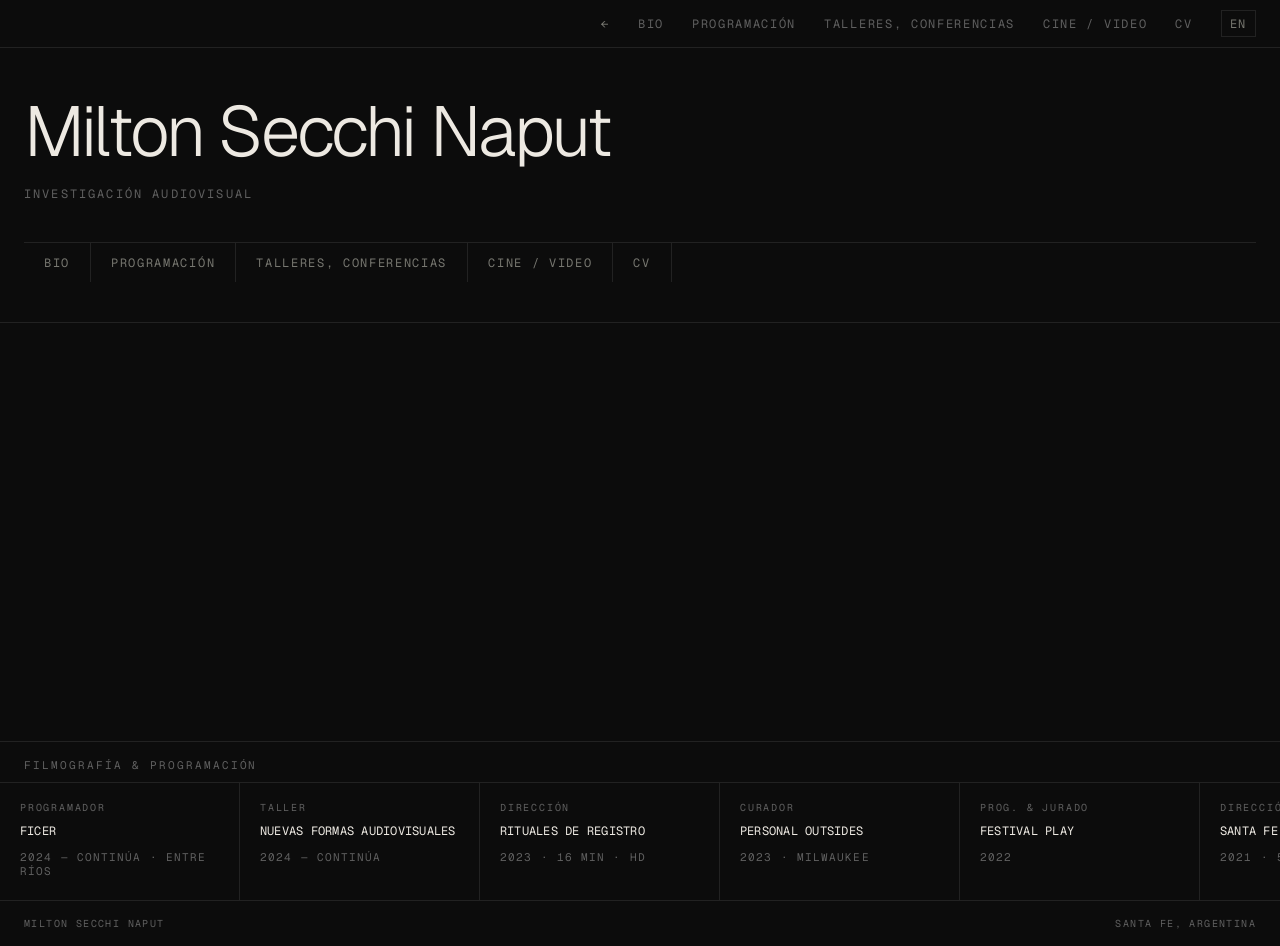
==== commit 6880016b: "Add files via upload" ====
--- a/index.html
+++ b/index.html
@@ -618,13 +618,13 @@
       <span class="en-text" style="display:none">Audiovisual research</span>
     </p>
     <div class="home-links">
-      <a href="#" onclick="showPage('films');return false;" class="es-text">Cine / Video</a>
-      <a href="#" onclick="showPage('films');return false;" class="en-text" style="display:none">Film / Video</a>
+      <a href="#" onclick="showPage('bio');return false;">Bio</a>
       <a href="#" onclick="showPage('programming');return false;" class="es-text">Programación</a>
       <a href="#" onclick="showPage('programming');return false;" class="en-text" style="display:none">Programming</a>
       <a href="#" onclick="showPage('talks');return false;" class="es-text">Talleres, conferencias</a>
       <a href="#" onclick="showPage('talks');return false;" class="en-text" style="display:none">Workshops, lectures</a>
-      <a href="#" onclick="showPage('bio');return false;">Bio</a>
+      <a href="#" onclick="showPage('films');return false;" class="es-text">Cine / Video</a>
+      <a href="#" onclick="showPage('films');return false;" class="en-text" style="display:none">Film / Video</a>
       <a href="#" onclick="showPage('cv');return false;">CV</a>
     </div>
   </div>
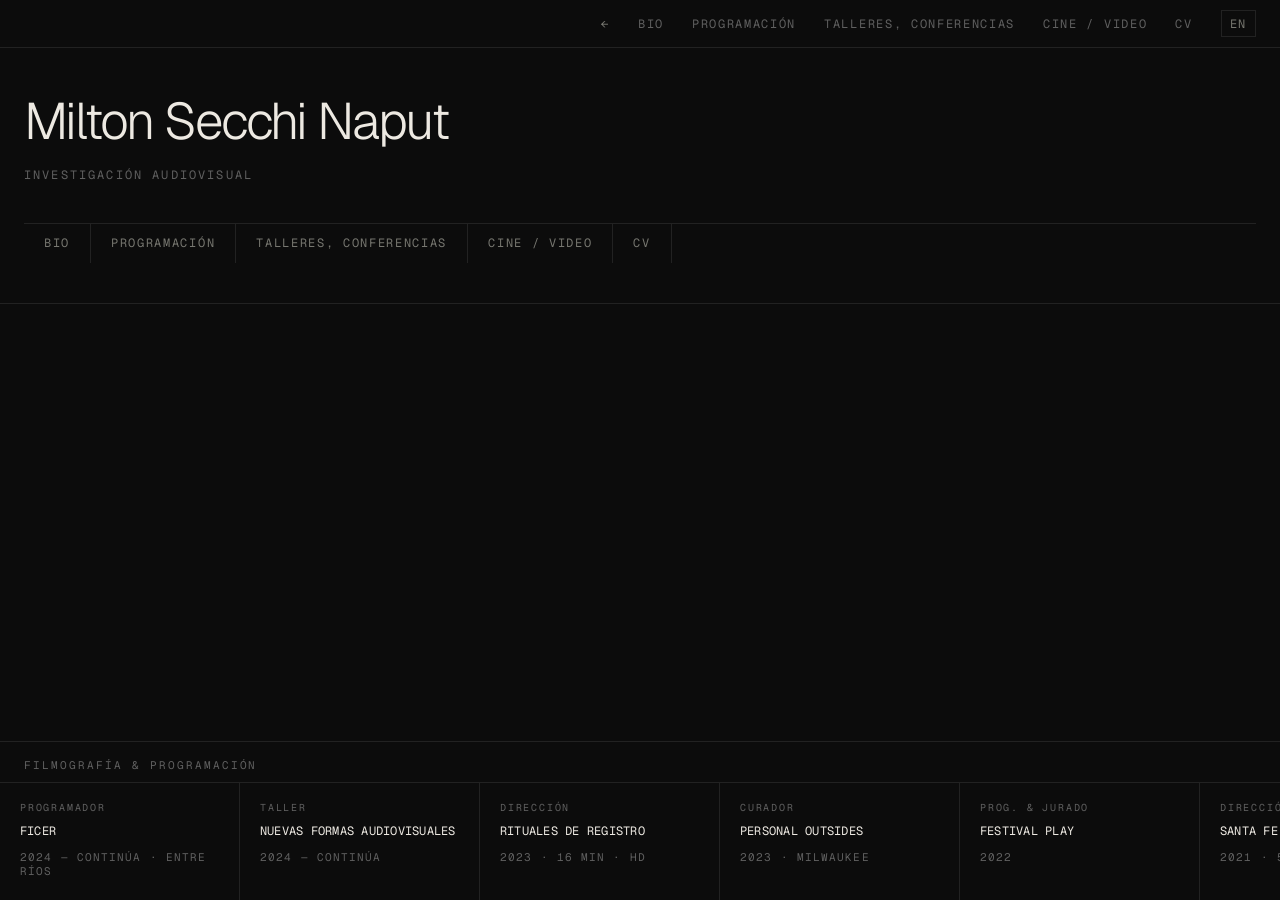
==== commit 1799b3dc: "Add files via upload" ====
--- a/index.html
+++ b/index.html
@@ -135,7 +135,7 @@
 
   .home-hero h1 {
     font-family: var(--serif);
-    font-size: clamp(2.2rem, 5.5vw, 5rem);
+    font-size: clamp(1.6rem, 4vw, 3.5rem);
     font-weight: 300;
     letter-spacing: -0.04em;
     line-height: 1.0;
@@ -515,7 +515,7 @@
     .bio-sidebar { border-left: none; border-top: 1px solid var(--border); padding-left: 0; padding-top: 1.5rem; }
     .prog-row, .film-row { grid-template-columns: 1fr; gap: 0.35rem; }
     .cv-row { grid-template-columns: 56px 1fr; }
-    .home-hero h1 { font-size: clamp(1.75rem, 9vw, 3rem); }
+    .home-hero h1 { font-size: clamp(1.4rem, 7vw, 2.2rem); }
     .c-card { width: 195px; }
     .home-links a { padding: 0.65rem 0.9rem; }
   }
@@ -818,7 +818,7 @@
             <div class="crew-item"><span class="crew-role es-text">Postprod. Sonido</span><span class="crew-role en-text" style="display:none">Sound Post.</span>Andrés Perugini</div>
             <div class="crew-item"><span class="crew-role es-text">Postprod. Imagen</span><span class="crew-role en-text" style="display:none">Image Post.</span>Iván Fund</div>
           </div>
-          <div style="margin-top:1rem;"><a href="https://youtu.be/TQK2jM2ijko" target="_blank" rel="noopener" style="font-size:0.58rem;letter-spacing:0.12em;text-transform:uppercase;color:var(--ink-mid);text-decoration:none;border-bottom:1px solid var(--border);padding-bottom:1px;">↗ <span class="es-text">Ver en YouTube</span><span class="en-text" style="display:none">Watch on YouTube</span></a></div>
+          <div style="margin-top:1rem;"><a href="https://youtu.be/w_HBRf8GA4U?si=WX4Xq6Kqe8Z05BRc" target="_blank" rel="noopener" style="font-size:0.58rem;letter-spacing:0.12em;text-transform:uppercase;color:var(--ink-mid);text-decoration:none;border-bottom:1px solid var(--border);padding-bottom:1px;">↗ <span class="es-text">Ver en YouTube</span><span class="en-text" style="display:none">Watch on YouTube</span></a></div>
         </div>
       </div>
     </div>
@@ -1097,10 +1097,7 @@
 
 </main>
 
-<footer>
-  <p>Milton Secchi Naput</p>
-  <p>Santa Fe, Argentina</p>
-</footer>
+
 
 <script>
   let currentLang = 'es';
